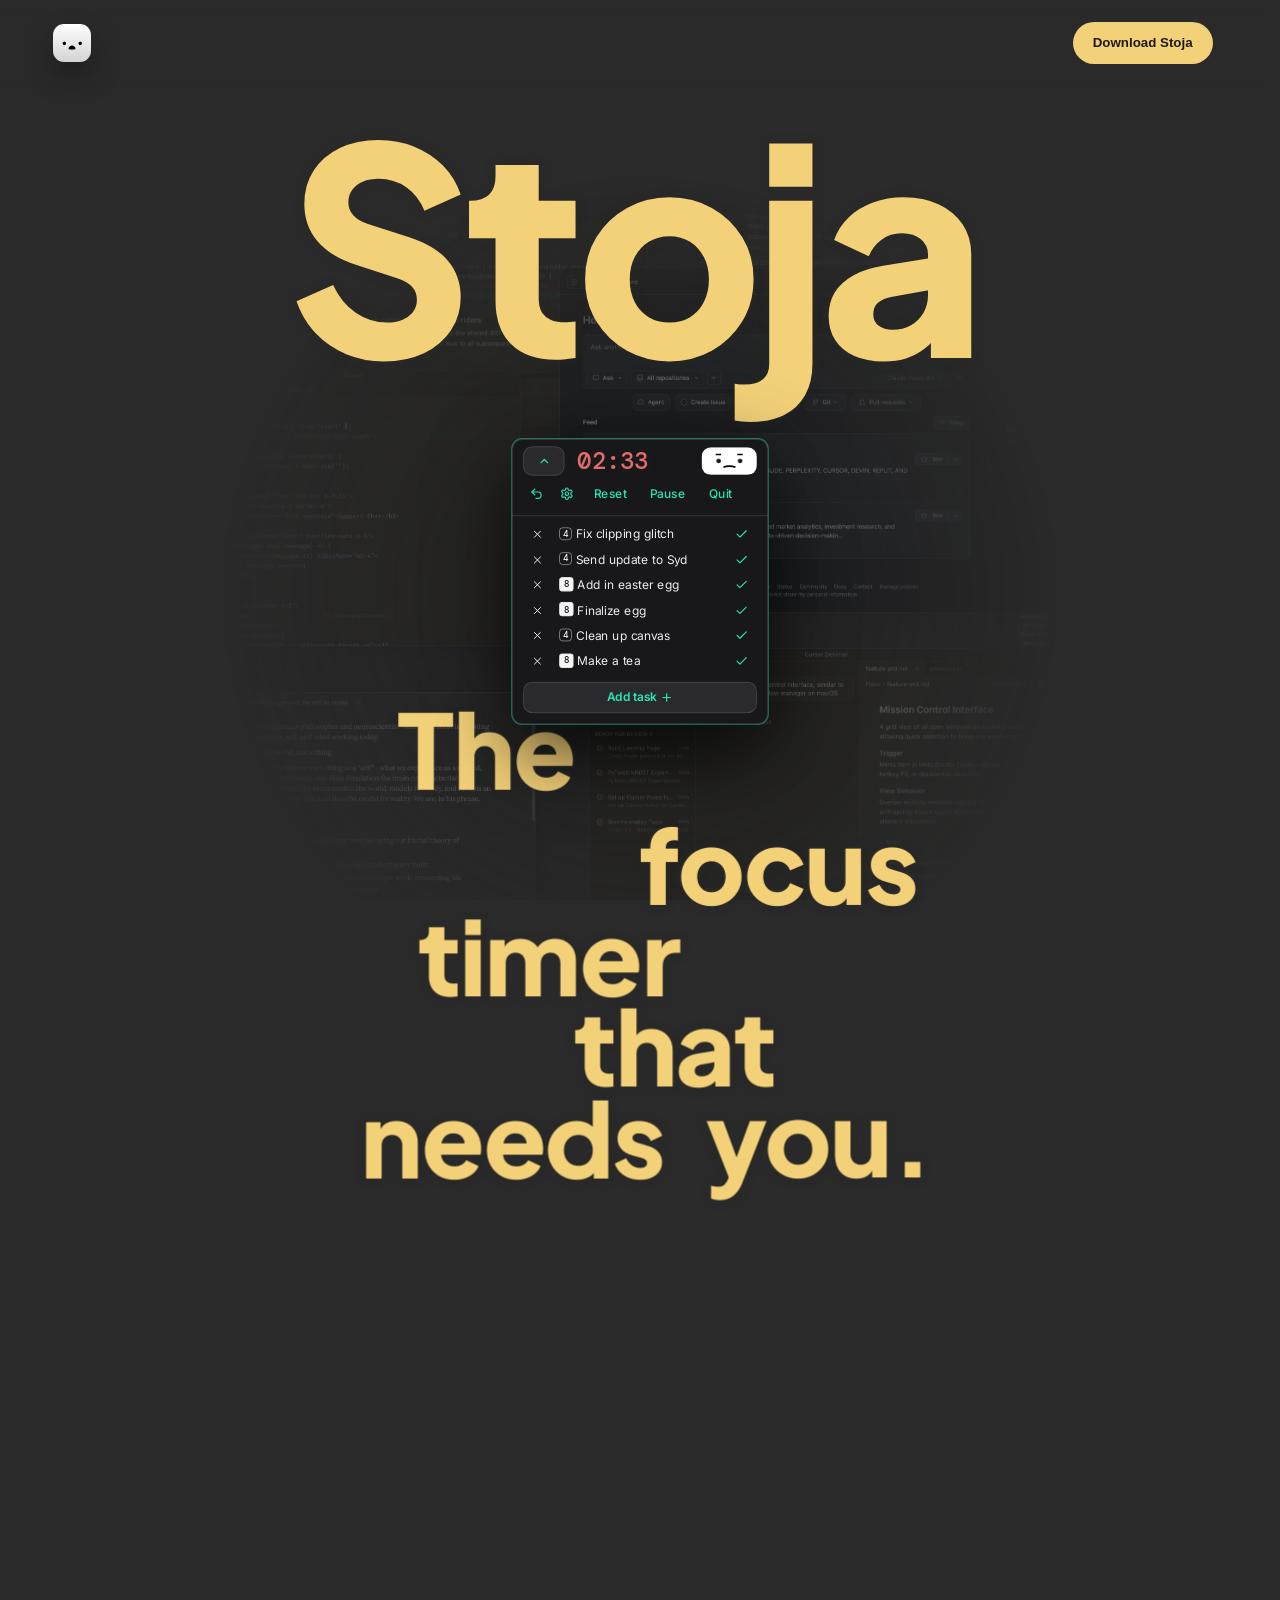
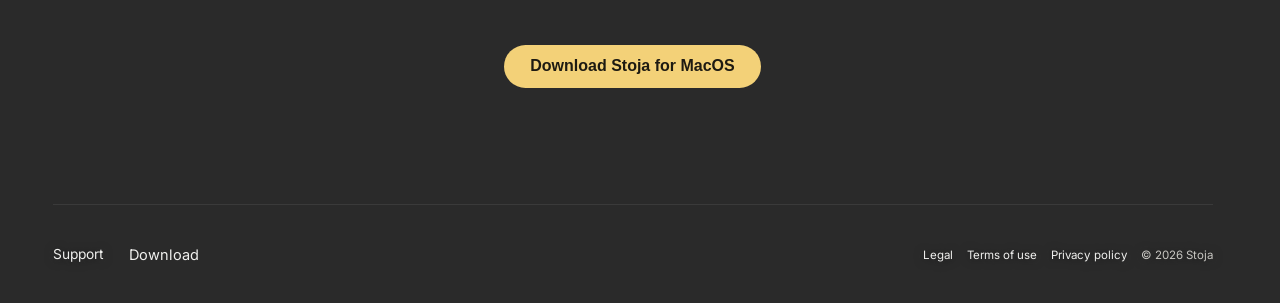
==== index.html @ 21f04af4 "Fix hero parallax end position and tame final word motion. Made-with: Cursor" ====
<!doctype html>
<html lang="en">
  <head>
    <meta charset="UTF-8" />
    <meta name="viewport" content="width=device-width, initial-scale=1.0" />
    <meta
      name="description"
      content="Your friendly, yet impatient, pocket-sized focus buddy — Stoja for macOS."
    />
    <title>Stoja | Task Tracker for macOS</title>
    <link rel="preconnect" href="https://fonts.googleapis.com" />
    <link
      href="https://fonts.googleapis.com/css2?family=DM+Mono:wght@400;500&display=swap"
      rel="stylesheet"
    />
    <link rel="stylesheet" href="./styles.css" />
    <link rel="stylesheet" href="./hero-demo-app.css" />
  </head>
  <body class="home-page">
    <header class="site-header">
      <div class="container">
        <a class="brand" href="./index.html" aria-label="Stoja home">
          <img class="brand-mark" src="./assets/brand-logo.png" alt="" width="38" height="38" />
        </a>
        <nav class="top-nav" aria-label="Primary">
          <button class="button button-primary" data-open-download>
            Download Stoja
          </button>
        </nav>
      </div>
    </header>

    <main>
      <section class="hero">
        <div class="container hero-inner">
          <h1 class="display">Stoja</h1>

          <div
            class="hero-demo-stage"
            aria-label="Interactive preview of Stoja — drag from the timer or empty task area"
          >
            <div class="hero-demo-pos" id="hero-demo-pos">
              <div class="hero-demo-drift">
              <div class="hero-demo-shell">
                <div class="hero-demo-top-row">
                  <button
                    type="button"
                    class="hero-demo-expand demo-ui demo-ui-primary"
                    data-open-download
                    aria-label="Collapse"
                  >
                    <svg width="14" height="14" viewBox="0 0 24 24" fill="none" aria-hidden="true">
                      <polyline
                        points="6 15 12 9 18 15"
                        stroke="currentColor"
                        stroke-width="2.25"
                        stroke-linecap="round"
                        stroke-linejoin="round"
                      />
                    </svg>
                  </button>
                  <div class="hero-demo-timer-hit" data-hero-drag tabindex="-1">
                    <span class="hero-demo-clock">7:10</span>
                  </div>
                  <button type="button" class="hero-demo-face" data-open-download aria-label="Creature">
                    <span class="hero-demo-creature-pill" aria-hidden="true">
                      <img
                        class="hero-demo-creature-mouth"
                        src="./assets/creature-face/hopeful.svg"
                        alt=""
                        width="60"
                        height="30"
                        draggable="false"
                      />
                      <!-- Dot eyes drawn on canvas (hero-demo-eyes.js); mouth SVG from hero-demo-live.js -->
                      <canvas class="hero-demo-creature-eyes" aria-hidden="true"></canvas>
                    </span>
                  </button>
                </div>

                <div class="hero-demo-toolbar">
                  <button
                    type="button"
                    class="demo-ui demo-ui-ghost demo-ui-ghost--icon"
                    data-open-download
                    aria-label="Undo"
                  >
                    <svg width="15" height="15" viewBox="0 0 24 24" fill="none" aria-hidden="true">
                      <path
                        d="M9 14 4 9l5-5"
                        stroke="currentColor"
                        stroke-width="2"
                        stroke-linecap="round"
                        stroke-linejoin="round"
                      />
                      <path
                        d="M4 9h10.5a5.5 5.5 0 0 1 5.5 5.5a5.5 5.5 0 0 1-5.5 5.5H11"
                        stroke="currentColor"
                        stroke-width="2"
                        stroke-linecap="round"
                        stroke-linejoin="round"
                      />
                    </svg>
                  </button>
                  <button
                    type="button"
                    class="demo-ui demo-ui-ghost demo-ui-ghost--icon"
                    data-open-download
                    aria-label="Settings"
                  >
                    <svg width="15" height="15" viewBox="0 0 24 24" fill="none" aria-hidden="true">
                      <path
                        d="M12.22 2h-.44a2 2 0 0 0-2 2v.18a2 2 0 0 1-1 1.73l-.43.25a2 2 0 0 1-2 0l-.15-.08a2 2 0 0 0-2.73.73l-.22.38a2 2 0 0 0 .73 2.73l.15.1a2 2 0 0 1 1 1.72v.51a2 2 0 0 1-1 1.74l-.15.09a2 2 0 0 0-.73 2.73l.22.38a2 2 0 0 0 2.73.73l.15-.08a2 2 0 0 1 2 0l.43.25a2 2 0 0 1 1 1.73V20a2 2 0 0 0 2 2h.44a2 2 0 0 0 2-2v-.18a2 2 0 0 1 1-1.73l.43-.25a2 2 0 0 1 2 0l.15.08a2 2 0 0 0 2.73-.73l.22-.39a2 2 0 0 0-.73-2.73l-.15-.08a2 2 0 0 1-1-1.74v-.5a2 2 0 0 1 1-1.74l.15-.09a2 2 0 0 0 .73-2.73l-.22-.38a2 2 0 0 0-2.73-.73l-.15.08a2 2 0 0 1-2 0l-.43-.25a2 2 0 0 1-1-1.73V4a2 2 0 0 0-2-2z"
                        stroke="currentColor"
                        stroke-width="2"
                        stroke-linecap="round"
                        stroke-linejoin="round"
                      />
                      <circle cx="12" cy="12" r="3" stroke="currentColor" stroke-width="2" />
                    </svg>
                  </button>
                  <button type="button" class="demo-ui demo-ui-ghost" data-open-download>Reset</button>
                  <button type="button" class="demo-ui demo-ui-ghost" data-open-download>Pause</button>
                  <button type="button" class="demo-ui demo-ui-ghost" data-open-download>Quit</button>
                </div>

                <ul class="hero-demo-tasks">
                  <li class="hero-demo-task">
                    <button
                      type="button"
                      class="demo-ui demo-ui-ghost demo-ui-ghost--icon hero-demo-edge-btn hero-demo-edge-delete"
                      data-open-download
                      aria-label="Delete task"
                    >
                      <svg width="13" height="13" viewBox="0 0 24 24" fill="none" aria-hidden="true">
                        <path
                          d="M18 6 6 18M6 6l12 12"
                          stroke="currentColor"
                          stroke-width="2"
                          stroke-linecap="round"
                          stroke-linejoin="round"
                        />
                      </svg>
                    </button>
                    <button type="button" class="demo-task-title" data-open-download>
                      <span class="demo-minutes-badge demo-minutes-badge--sm">4</span>
                      <span class="demo-task-text">Fix clipping glitch</span>
                    </button>
                    <button
                      type="button"
                      class="demo-ui demo-ui-ghost demo-ui-ghost--icon hero-demo-edge-btn"
                      data-open-download
                      aria-label="Complete task"
                    >
                      <svg width="15" height="15" viewBox="0 0 24 24" fill="none" aria-hidden="true">
                        <path
                          d="M20 6 9 17l-5-5"
                          stroke="currentColor"
                          stroke-width="2"
                          stroke-linecap="round"
                          stroke-linejoin="round"
                        />
                      </svg>
                    </button>
                  </li>
                  <li class="hero-demo-task">
                    <button
                      type="button"
                      class="demo-ui demo-ui-ghost demo-ui-ghost--icon hero-demo-edge-btn hero-demo-edge-delete"
                      data-open-download
                      aria-label="Delete task"
                    >
                      <svg width="13" height="13" viewBox="0 0 24 24" fill="none" aria-hidden="true">
                        <path
                          d="M18 6 6 18M6 6l12 12"
                          stroke="currentColor"
                          stroke-width="2"
                          stroke-linecap="round"
                          stroke-linejoin="round"
                        />
                      </svg>
                    </button>
                    <button type="button" class="demo-task-title" data-open-download>
                      <span class="demo-minutes-badge demo-minutes-badge--sm">4</span>
                      <span class="demo-task-text">Send update to Syd</span>
                    </button>
                    <button
                      type="button"
                      class="demo-ui demo-ui-ghost demo-ui-ghost--icon hero-demo-edge-btn"
                      data-open-download
                      aria-label="Complete task"
                    >
                      <svg width="15" height="15" viewBox="0 0 24 24" fill="none" aria-hidden="true">
                        <path
                          d="M20 6 9 17l-5-5"
                          stroke="currentColor"
                          stroke-width="2"
                          stroke-linecap="round"
                          stroke-linejoin="round"
                        />
                      </svg>
                    </button>
                  </li>
                  <li class="hero-demo-task">
                    <button
                      type="button"
                      class="demo-ui demo-ui-ghost demo-ui-ghost--icon hero-demo-edge-btn hero-demo-edge-delete"
                      data-open-download
                      aria-label="Delete task"
                    >
                      <svg width="13" height="13" viewBox="0 0 24 24" fill="none" aria-hidden="true">
                        <path
                          d="M18 6 6 18M6 6l12 12"
                          stroke="currentColor"
                          stroke-width="2"
                          stroke-linecap="round"
                          stroke-linejoin="round"
                        />
                      </svg>
                    </button>
                    <button type="button" class="demo-task-title" data-open-download>
                      <span class="demo-minutes-badge demo-minutes-badge--lg">8</span>
                      <span class="demo-task-text">Add in easter egg</span>
                    </button>
                    <button
                      type="button"
                      class="demo-ui demo-ui-ghost demo-ui-ghost--icon hero-demo-edge-btn"
                      data-open-download
                      aria-label="Complete task"
                    >
                      <svg width="15" height="15" viewBox="0 0 24 24" fill="none" aria-hidden="true">
                        <path
                          d="M20 6 9 17l-5-5"
                          stroke="currentColor"
                          stroke-width="2"
                          stroke-linecap="round"
                          stroke-linejoin="round"
                        />
                      </svg>
                    </button>
                  </li>
                  <li class="hero-demo-task">
                    <button
                      type="button"
                      class="demo-ui demo-ui-ghost demo-ui-ghost--icon hero-demo-edge-btn hero-demo-edge-delete"
                      data-open-download
                      aria-label="Delete task"
                    >
                      <svg width="13" height="13" viewBox="0 0 24 24" fill="none" aria-hidden="true">
                        <path
                          d="M18 6 6 18M6 6l12 12"
                          stroke="currentColor"
                          stroke-width="2"
                          stroke-linecap="round"
                          stroke-linejoin="round"
                        />
                      </svg>
                    </button>
                    <button type="button" class="demo-task-title" data-open-download>
                      <span class="demo-minutes-badge demo-minutes-badge--lg">8</span>
                      <span class="demo-task-text">Finalize egg</span>
                    </button>
                    <button
                      type="button"
                      class="demo-ui demo-ui-ghost demo-ui-ghost--icon hero-demo-edge-btn"
                      data-open-download
                      aria-label="Complete task"
                    >
                      <svg width="15" height="15" viewBox="0 0 24 24" fill="none" aria-hidden="true">
                        <path
                          d="M20 6 9 17l-5-5"
                          stroke="currentColor"
                          stroke-width="2"
                          stroke-linecap="round"
                          stroke-linejoin="round"
                        />
                      </svg>
                    </button>
                  </li>
                  <li class="hero-demo-task">
                    <button
                      type="button"
                      class="demo-ui demo-ui-ghost demo-ui-ghost--icon hero-demo-edge-btn hero-demo-edge-delete"
                      data-open-download
                      aria-label="Delete task"
                    >
                      <svg width="13" height="13" viewBox="0 0 24 24" fill="none" aria-hidden="true">
                        <path
                          d="M18 6 6 18M6 6l12 12"
                          stroke="currentColor"
                          stroke-width="2"
                          stroke-linecap="round"
                          stroke-linejoin="round"
                        />
                      </svg>
                    </button>
                    <button type="button" class="demo-task-title" data-open-download>
                      <span class="demo-minutes-badge demo-minutes-badge--sm">4</span>
                      <span class="demo-task-text">Clean up canvas</span>
                    </button>
                    <button
                      type="button"
                      class="demo-ui demo-ui-ghost demo-ui-ghost--icon hero-demo-edge-btn"
                      data-open-download
                      aria-label="Complete task"
                    >
                      <svg width="15" height="15" viewBox="0 0 24 24" fill="none" aria-hidden="true">
                        <path
                          d="M20 6 9 17l-5-5"
                          stroke="currentColor"
                          stroke-width="2"
                          stroke-linecap="round"
                          stroke-linejoin="round"
                        />
                      </svg>
                    </button>
                  </li>
                  <li class="hero-demo-task">
                    <button
                      type="button"
                      class="demo-ui demo-ui-ghost demo-ui-ghost--icon hero-demo-edge-btn hero-demo-edge-delete"
                      data-open-download
                      aria-label="Delete task"
                    >
                      <svg width="13" height="13" viewBox="0 0 24 24" fill="none" aria-hidden="true">
                        <path
                          d="M18 6 6 18M6 6l12 12"
                          stroke="currentColor"
                          stroke-width="2"
                          stroke-linecap="round"
                          stroke-linejoin="round"
                        />
                      </svg>
                    </button>
                    <button type="button" class="demo-task-title" data-open-download>
                      <span class="demo-minutes-badge demo-minutes-badge--lg">8</span>
                      <span class="demo-task-text">Make a tea</span>
                    </button>
                    <button
                      type="button"
                      class="demo-ui demo-ui-ghost demo-ui-ghost--icon hero-demo-edge-btn"
                      data-open-download
                      aria-label="Complete task"
                    >
                      <svg width="15" height="15" viewBox="0 0 24 24" fill="none" aria-hidden="true">
                        <path
                          d="M20 6 9 17l-5-5"
                          stroke="currentColor"
                          stroke-width="2"
                          stroke-linecap="round"
                          stroke-linejoin="round"
                        />
                      </svg>
                    </button>
                  </li>
                </ul>

                <button type="button" class="hero-demo-add demo-ui demo-ui-primary" data-open-download>
                  <span>Add task</span>
                  <svg width="14" height="14" viewBox="0 0 24 24" fill="none" aria-hidden="true">
                    <path
                      d="M12 5v14M5 12h14"
                      stroke="currentColor"
                      stroke-width="2.25"
                      stroke-linecap="round"
                    />
                  </svg>
                </button>
              </div>
              </div>
            </div>
          </div>

          <p class="tagline">
            <span class="tagline-word" data-flow="left">The</span><br />
            <span class="tagline-word" data-flow="right" data-wide="true">focus</span><br />
            <span class="tagline-word" data-flow="left" data-wide="true">timer</span><br />
            <span class="tagline-word" data-flow="right" data-wide="true">that</span><br />
            <span class="tagline-word" data-flow="left" data-wide="true">needs</span>
            <span
              class="tagline-word"
              data-flow="right"
              data-lateral="0.22"
              data-hang="end"
            >
              <span class="tagline-word-core">you</span><span class="tagline-punct">.</span>
            </span>
          </p>
          <button class="button button-primary hero-download" type="button" data-open-download>
            Download Stoja for MacOS
          </button>
        </div>
      </section>
    </main>

    <footer class="site-footer">
      <div class="container">
        <nav class="footer-leading" aria-label="Footer primary">
          <a class="link-muted" href="./pages/support.html">Support</a>
          <button type="button" class="footer-text-btn link-muted" data-open-download>Download</button>
        </nav>
        <div class="legal-links">
          <a class="link-muted" href="./pages/legal.html">Legal</a>
          <a class="link-muted" href="./pages/terms.html">Terms of use</a>
          <a class="link-muted" href="./pages/privacy.html">Privacy policy</a>
          <span class="muted">© <span id="year"></span> Stoja</span>
        </div>
      </div>
    </footer>

    <div class="modal-overlay" id="download-modal" aria-hidden="true" role="dialog">
      <div class="modal" aria-modal="true" aria-labelledby="download-title">
        <h2 id="download-title">Download Stoja for MacOS</h2>
        <div class="panel">
          <p><strong>Current release:</strong> v0.1.0 (placeholder)</p>
          <p>
            <a class="button button-primary" href="https://github.com/" target="_blank" rel="noreferrer">
              Download latest build
            </a>
          </p>
          <p class="muted">Requires macOS 13 or newer.</p>
        </div>
        <button type="button" class="modal-close-btn" data-close-download aria-label="Close modal">
          <svg viewBox="0 0 24 24" aria-hidden="true" focusable="false">
            <path
              d="M18 6 6 18M6 6l12 12"
              stroke="currentColor"
              stroke-width="1.5"
              stroke-linecap="round"
              stroke-linejoin="round"
            />
          </svg>
        </button>
      </div>
    </div>

    <script src="./script.js"></script>
    <script src="./hero-demo-live.js"></script>
    <script src="./hero-demo-eyes.js"></script>
  </body>
</html>
---- styles.css ----
@import url("https://fonts.googleapis.com/css2?family=Inter:wght@400;500;600;700&family=Plus+Jakarta+Sans:wght@400;500;600;700;800&display=swap");

:root {
  --color-bg: #2a2a2a;
  --color-surface: #1b1e22;
  --color-surface-muted: #242931;
  --color-text: #f4f3ef;
  --color-text-muted: #c8c7c2;
  --color-accent: #f3d178;
  --color-accent-strong: #f1c44f;
  --color-border: #2f333b;
  --shadow-soft: 0 14px 30px rgba(0, 0, 0, 0.3);
  --shadow-heavy: 0 22px 48px rgba(0, 0, 0, 0.42);
  --font-display: "Plus Jakarta Sans", "Avenir Next", "Segoe UI", sans-serif;
  --font-body: "Inter", system-ui, "Segoe UI", sans-serif;
  --container-width: 1160px;
  --radius-sm: 10px;
  --radius-md: 16px;
  --radius-lg: 26px;
  --space-1: 0.25rem;
  --space-2: 0.5rem;
  --space-3: 0.75rem;
  --space-4: 1rem;
  --space-5: 1.5rem;
  --space-6: 2rem;
  --space-7: 3rem;
  --space-8: 4rem;
  --page-gutter: clamp(1rem, 4vw, 2rem);
}

*,
*::before,
*::after {
  box-sizing: border-box;
}

html {
  height: 100%;
  scrollbar-gutter: stable;
}

html,
body {
  margin: 0;
  padding: 0;
}

body {
  font-family: var(--font-body);
  background-color: var(--color-bg);
  color: var(--color-text);
  line-height: 1.45;
  min-height: 100%;
  min-height: 100dvh;
  display: flex;
  flex-direction: column;
  position: relative;
}

body.home-page {
  text-shadow: 0 1px 10px rgba(42, 42, 42, 0.58);
}

body.home-page::before {
  content: "";
  position: fixed;
  inset: 0;
  z-index: 0;
  pointer-events: none;
  background-image: url("./assets/bg/cursor-spotlight-bg.png");
  background-size: cover;
  background-position: center;
  background-repeat: no-repeat;
  opacity: 0.42;
  -webkit-mask-image: radial-gradient(
    420px circle at var(--cursor-x, 50vw) var(--cursor-y, 50vh),
    rgba(0, 0, 0, 1) 0%,
    rgba(0, 0, 0, 0.92) 34%,
    rgba(0, 0, 0, 0.55) 60%,
    rgba(0, 0, 0, 0) 100%
  );
  mask-image: radial-gradient(
    420px circle at var(--cursor-x, 50vw) var(--cursor-y, 50vh),
    rgba(0, 0, 0, 1) 0%,
    rgba(0, 0, 0, 0.92) 34%,
    rgba(0, 0, 0, 0.55) 60%,
    rgba(0, 0, 0, 0) 100%
  );
}

.site-header,
main,
.site-footer {
  position: relative;
  z-index: 1;
}

main {
  flex: 1 1 auto;
  display: flex;
  flex-direction: column;
}

h1,
h2,
h3,
h4,
.section-title {
  font-family: var(--font-display);
}

a {
  color: inherit;
  text-decoration: none;
}

img {
  max-width: 100%;
  display: block;
}

.container {
  width: min(100% - 2 * var(--page-gutter), var(--container-width));
  margin-inline: auto;
}

.site-header {
  position: sticky;
  top: 0;
  z-index: 40;
  flex-shrink: 0;
  padding: 1.35rem 0 2rem;
  background: linear-gradient(
    to bottom,
    var(--color-bg) 0%,
    color-mix(in srgb, var(--color-bg) 78%, transparent) 52%,
    transparent 100%
  );
}

.site-header .container {
  display: flex;
  justify-content: space-between;
  align-items: center;
}

.brand {
  display: inline-flex;
  align-items: center;
  gap: 0;
  font-weight: 700;
  letter-spacing: 0.02em;
}

.brand-mark {
  width: 38px;
  height: 38px;
  border-radius: 11px;
  display: block;
  object-fit: contain;
  flex-shrink: 0;
  box-shadow: var(--shadow-soft);
}

.top-nav {
  display: flex;
  align-items: center;
  gap: var(--space-4);
}

.link-muted {
  color: #f0f0ee;
  font-size: 0.86rem;
  letter-spacing: 0.005em;
  transition:
    color 0.15s ease,
    text-decoration-color 0.15s ease,
    opacity 0.15s ease;
}

.link-muted:hover {
  color: var(--color-accent);
  text-decoration: underline;
  text-decoration-color: rgba(243, 209, 120, 0.55);
  text-underline-offset: 0.18em;
}

.link-muted:focus-visible {
  outline: 2px solid var(--color-accent);
  outline-offset: 3px;
  border-radius: 3px;
}

.footer-text-btn {
  background: none;
  border: 0;
  padding: 0;
  margin: 0;
  font: inherit;
  cursor: pointer;
}

.button {
  display: inline-flex;
  align-items: center;
  justify-content: center;
  gap: var(--space-2);
  min-height: 42px;
  border: 1px solid transparent;
  border-radius: 999px;
  padding: 0.6rem 1.18rem;
  font-weight: 600;
  cursor: pointer;
  transition:
    transform 140ms ease,
    filter 140ms ease,
    border-color 140ms ease,
    box-shadow 140ms ease,
    background-color 140ms ease,
    color 140ms ease;
}

.button:hover {
  transform: translateY(-1px);
}

.button:active {
  transform: translateY(0);
}

.button:focus-visible {
  outline: 2px solid var(--color-accent-strong);
  outline-offset: 3px;
}

.button-primary {
  background: var(--color-accent);
  color: #1d1a12;
  border-color: transparent;
}

.button-primary:hover {
  filter: brightness(1.08);
  box-shadow: 0 6px 22px rgba(243, 209, 120, 0.28);
}

.button-primary:active {
  filter: brightness(0.97);
  box-shadow: 0 2px 10px rgba(243, 209, 120, 0.15);
}

.button-secondary {
  background: transparent;
  border-color: var(--color-border);
  color: var(--color-text);
}

.button-secondary:hover {
  border-color: rgba(243, 209, 120, 0.45);
  background: rgba(255, 255, 255, 0.05);
  color: var(--color-text);
}

.button-secondary:active {
  background: rgba(255, 255, 255, 0.08);
}

.hero {
  padding: 0.35rem 0 5.5rem;
  flex: 1 1 auto;
  display: flex;
  flex-direction: column;
  justify-content: center;
}

.hero-inner {
  text-align: center;
  display: grid;
  place-items: center;
  gap: 0;
  position: relative;
}

.eyebrow {
  color: var(--color-text-muted);
  letter-spacing: 0.08em;
  text-transform: uppercase;
  font-size: 0.82rem;
}

.display {
  font-family: var(--font-display);
  /* Reference layout: headline dominates — scales with viewport width and caps very large on desktop */
  font-size: clamp(6rem, min(34vw, 36vh), 18rem);
  line-height: 0.82;
  margin: 1.35rem 0 18rem;
  padding: 0 0.02em;
  color: var(--color-accent);
  font-weight: 800;
  letter-spacing: -0.032em;
}

.tagline {
  margin: 0 auto 12rem;
  max-width: min(28ch, 92vw);
  font-size: clamp(3.35rem, 12vw, 6.45rem);
  line-height: 1.05;
  font-family: var(--font-display);
  font-weight: 800;
  letter-spacing: -0.012em;
  color: var(--color-accent);
}

.tagline-word {
  display: inline-block;
  will-change: transform;
}

.tagline-word[data-hang="end"] {
  position: relative;
  overflow: visible;
}

.tagline-word-core {
  display: inline-block;
}

.tagline-punct {
  position: absolute;
  top: 0;
  right: 0;
  transform: translateX(100%);
  line-height: inherit;
}

.hero-download {
  margin-top: 16.5rem;
  margin-bottom: 1.75rem;
  padding-inline: 1.55rem;
  padding-block: 0.72rem;
  font-size: 1rem;
  position: relative;
  z-index: 40;
}

.section {
  padding: var(--space-8) 0;
}

.section-title {
  margin: 0 0 var(--space-4);
  font-size: clamp(1.65rem, 5vw, 2.5rem);
}

.grid-3 {
  display: grid;
  grid-template-columns: repeat(3, minmax(0, 1fr));
  gap: var(--space-5);
}

.card {
  background: linear-gradient(180deg, #1f2329, #191c21);
  border: 1px solid var(--color-border);
  border-radius: var(--radius-md);
  padding: var(--space-5);
  box-shadow: var(--shadow-soft);
}

.card h3 {
  margin-top: 0;
}

.muted {
  color: var(--color-text-muted);
}

.site-footer {
  padding: 0;
  flex-shrink: 0;
}

.site-footer .container {
  border-top: 1px solid rgba(255, 255, 255, 0.08);
  padding-top: 2.5rem;
  padding-bottom: 2.35rem;
  display: flex;
  flex-wrap: wrap;
  gap: 0.65rem 1.75rem;
  justify-content: space-between;
  align-items: center;
}

.footer-leading {
  display: flex;
  gap: 1.55rem;
  flex-wrap: wrap;
  align-items: center;
  font-size: 0.91rem;
  flex: 1 1 260px;
  min-width: min(100%, 260px);
}

.legal-links {
  display: flex;
  flex-direction: row;
  flex-wrap: wrap;
  gap: 0.45rem 0.85rem;
  justify-content: flex-end;
  align-items: center;
  font-size: 0.72rem;
  line-height: 1.35;
  flex: 1 1 220px;
  min-width: min(100%, 220px);
}

.legal-links .muted {
  font-size: inherit;
}

.legal-links .link-muted {
  font-size: inherit;
}

.legal-links span.muted {
  font-size: inherit;
}

.page-main {
  padding: var(--space-7) 0 var(--space-8);
}

.content-stack {
  max-width: 760px;
}

.content-stack > * + * {
  margin-top: var(--space-5);
}

.legal-doc {
  max-width: 760px;
  margin-inline: auto;
}

.legal-doc > * + * {
  margin-top: var(--space-5);
}

.legal-doc .section-title {
  margin: 0 0 var(--space-4);
}

.legal-doc h2 {
  font-size: clamp(1.12rem, 2.6vw, 1.35rem);
  font-weight: 700;
  letter-spacing: -0.02em;
  line-height: 1.25;
}

.legal-doc h3 {
  font-size: 1.05rem;
  font-weight: 600;
  letter-spacing: -0.015em;
}

.legal-doc ul {
  margin: 0;
  padding-left: 1.35rem;
}

.legal-doc li + li {
  margin-top: var(--space-2);
}

.legal-doc a {
  color: var(--color-accent);
  text-decoration: underline;
  text-decoration-color: rgba(243, 209, 120, 0.4);
  text-underline-offset: 0.14em;
  transition:
    color 0.15s ease,
    text-decoration-color 0.15s ease;
}

.legal-doc a:hover {
  color: var(--color-accent-strong);
  text-decoration-color: var(--color-accent-strong);
}

.legal-doc a:focus-visible {
  outline: 2px solid var(--color-accent);
  outline-offset: 3px;
  border-radius: 2px;
}

.panel a:not(.button) {
  color: var(--color-accent);
  text-decoration: underline;
  text-decoration-color: rgba(243, 209, 120, 0.4);
  text-underline-offset: 0.14em;
  transition:
    color 0.15s ease,
    text-decoration-color 0.15s ease;
}

.panel a:not(.button):hover {
  color: var(--color-accent-strong);
  text-decoration-color: var(--color-accent-strong);
}

.panel a:not(.button):focus-visible {
  outline: 2px solid var(--color-accent);
  outline-offset: 3px;
  border-radius: 2px;
}

.panel {
  background: var(--color-surface);
  border: 1px solid var(--color-border);
  border-radius: var(--radius-md);
  padding: var(--space-5);
}

.modal-overlay {
  flex: none;
  position: fixed;
  inset: 0;
  z-index: 50;
  display: flex;
  align-items: center;
  justify-content: center;
  background: rgba(8, 10, 13, 0.93);
  padding: var(--space-5);
  opacity: 0;
  pointer-events: none;
  transition: opacity 240ms ease;
}

.modal-overlay.is-open {
  opacity: 1;
  pointer-events: auto;
}

.modal {
  position: relative;
  width: min(620px, 100%);
  background: var(--color-surface);
  border: 1px solid var(--color-border);
  border-radius: var(--radius-lg);
  padding: var(--space-6);
  box-shadow: var(--shadow-heavy);
  transform: scale(0.96);
  opacity: 0;
  transition:
    transform 260ms cubic-bezier(0.16, 1, 0.3, 1),
    opacity 220ms ease;
}

.modal-overlay.is-open .modal {
  transform: scale(1);
  opacity: 1;
}

.modal h2 {
  margin-top: 0;
  padding-right: 3rem;
}

.modal-close-btn {
  position: absolute;
  top: 0.7rem;
  right: 0.7rem;
  width: 2.7rem;
  height: 2.7rem;
  border: 0;
  border-radius: 999px;
  background: transparent;
  color: var(--color-text-muted);
  line-height: 1;
  display: inline-flex;
  align-items: center;
  justify-content: center;
  cursor: pointer;
  transition:
    color 0.15s ease,
    background-color 0.15s ease,
    transform 0.12s ease;
}

.modal-close-btn svg {
  width: 1.5rem;
  height: 1.5rem;
  display: block;
}

.modal-close-btn:hover {
  color: var(--color-text);
  background: rgba(255, 255, 255, 0.06);
}

.modal-close-btn:active {
  transform: scale(0.96);
}

.modal-close-btn:focus-visible {
  outline: 2px solid var(--color-accent);
  outline-offset: 2px;
}

@media (max-width: 860px) {
  .hero-inner {
    display: flex;
    flex-direction: column;
    align-items: center;
  }

  .display {
    order: 1;
    margin-bottom: 4.5rem;
  }

  .tagline {
    order: 2;
    margin: 0 auto 3.25rem;
  }

  .hero-demo-stage {
    order: 3;
    position: relative;
    left: auto;
    top: auto;
    padding-top: 3.25rem;
    margin: 0 0 1.25rem;
    min-height: auto;
  }

  .hero-demo-pos {
    position: relative;
    left: auto;
    top: auto;
    width: min(280px, calc(100vw - 2rem));
  }

  .hero-download {
    order: 4;
    margin-top: 0.65rem;
    margin-bottom: 0.4rem;
  }

  .tagline-word {
    transform: none !important;
  }

  .grid-3 {
    grid-template-columns: 1fr;
  }

  .top-nav {
    gap: var(--space-3);
    font-size: 0.82rem;
  }

  .tagline {
    max-width: min(26ch, 94vw);
    margin-top: 0;
  }

  .site-footer .container {
    flex-direction: column;
    align-items: stretch;
    gap: 0.85rem;
  }

  .footer-leading {
    flex: 1 1 auto;
    min-width: 0;
    justify-content: flex-start;
  }

  .legal-links {
    margin-left: 0;
    justify-content: flex-start;
    flex: 1 1 auto;
    min-width: 0;
  }
}
---- hero-demo-app.css ----
/**
 * Hero interactive preview — styled to match Stoja renderer “Midnight” shell
 * (tokens.ts + shellThemes.ts + PrimaryButton / GhostButton / TaskBonusMinutesBadge).
 */

.hero-demo-stage {
  position: fixed;
  left: 50%;
  top: 66%;
  transform: translate(-50%, -50%) translateY(var(--hero-stage-push, 0px));
  width: min(280px, calc(100vw - 2.5rem));
  min-height: min(380px, 52vh);
  margin: 0;
  z-index: 35;
  isolation: isolate;
}

/** Drift wrapper — transform controlled by script.js cursor-follow logic. */
.hero-demo-drift {
  will-change: transform;
  transform: translate3d(0, 0, 0);
}

.hero-demo-pos {
  position: absolute;
  left: 50%;
  top: 50%;
  width: min(280px, calc(100vw - 2rem));
  will-change: transform;
}

.hero-demo-pos.hero-demo--dragging {
  cursor: grabbing;
}

/* Shell card — expanded solid surface (AppShell expandedSolidSurface) */
.hero-demo-shell {
  --demo-bg-opaque: rgb(24, 24, 26);
  --demo-bg-elevated: rgba(44, 44, 48, 0.94);
  --demo-border-subtle: rgba(255, 255, 255, 0.13);
  --demo-text-primary: rgba(255, 255, 255, 0.92);
  --demo-text-muted: rgba(255, 255, 255, 0.35);
  --demo-accent: rgba(42, 235, 185, 0.97);
  --demo-hover-accent: rgba(72, 252, 210, 0.99);
  --demo-chiplg-fill: rgba(255, 255, 255, 0.96);
  --demo-chiplg-text: rgb(24, 24, 26);
  --demo-chiplg-border: rgba(24, 24, 26, 0.12);
  --demo-chip-border: rgba(255, 255, 255, 0.45);
  --demo-chip-muted-border: rgba(255, 255, 255, 0.24);

  width: 100%;
  box-sizing: border-box;
  padding: 4px 12px 12px;
  border-radius: 12px;
  background: var(--demo-bg-opaque);
  border: 1px solid rgba(42, 235, 185, 0.46);
  box-shadow:
    0 28px 84px rgba(0, 0, 0, 0.72),
    inset 0 0 0 1px var(--demo-border-subtle);
  text-align: left;
  font-family: "Inter", system-ui, -apple-system, sans-serif;
  -webkit-font-smoothing: antialiased;
  color: var(--demo-text-primary);
  transform: scale(0.92);
  transform-origin: top center;
  transition: transform 180ms cubic-bezier(0.16, 1, 0.3, 1);
}

.hero-demo-top-row {
  display: flex;
  align-items: center;
  gap: 12px;
  padding-top: 4px;
  margin-bottom: 6px;
}

/* PrimaryButton — expand/collapse chevron (AppShell PrimaryButton + collapsed sizing) */
.hero-demo-expand.demo-ui-primary {
  flex-shrink: 0;
  box-sizing: border-box;
  display: inline-flex;
  align-items: center;
  justify-content: center;
  min-width: 45px;
  min-height: 30px;
  padding: 8px;
  margin: 0;
  border-radius: 10px;
  border: 1px solid var(--demo-border-subtle);
  background: var(--demo-bg-elevated);
  color: var(--demo-accent);
  font-family: inherit;
  cursor: pointer;
  transition:
    opacity 120ms ease,
    background-color 150ms ease,
    border-color 150ms ease;
}

.hero-demo-expand.demo-ui-primary:hover:not(:disabled) {
  background-color: rgba(52, 52, 56, 0.98) !important;
  border-color: var(--demo-border-subtle) !important;
}

.hero-demo-expand.demo-ui-primary:active:not(:disabled) {
  opacity: 0.9;
}

.hero-demo-timer-hit {
  flex: 1;
  min-width: 0;
  display: flex;
  align-items: center;
  justify-content: flex-start;
  padding: 4px 2px;
  margin: -4px 0;
  cursor: default;
  touch-action: auto;
  user-select: none;
}

.hero-demo-timer-hit:active {
  cursor: default;
}

/* TimerDisplay compact — mono, timer + 1 px */
.hero-demo-clock {
  font-family: "DM Mono", ui-monospace, monospace;
  font-size: 26px;
  font-weight: 500;
  letter-spacing: -0.02em;
  font-variant-numeric: tabular-nums;
  min-width: 5ch;
  text-align: left;
  color: var(--demo-text-primary);
  opacity: 0.92;
  line-height: 1;
}

/* CreatureFace pill variant — creatureShellFaceHeightPx 30 → 60×30, radii.control 10 (see AppShell + CreatureFace) */
.hero-demo-face {
  flex-shrink: 0;
  padding: 0;
  margin: 0;
  border: none;
  background: transparent;
  cursor: pointer;
  display: inline-flex;
  align-items: center;
  justify-content: center;
  transition: opacity 120ms ease;
}

.hero-demo-face:hover {
  opacity: 0.94;
}

.hero-demo-creature-pill {
  position: relative;
  width: 60px;
  height: 30px;
  flex-shrink: 0;
  box-sizing: border-box;
  border-radius: 10px;
  border: 1px solid rgba(255, 255, 255, 0.13);
  background: #ffffff;
  overflow: hidden;
}

.hero-demo-creature-pill.hero-demo-creature-pill--panic {
  animation: hero-demo-face-panic-shake 120ms linear infinite;
  transform-origin: center;
}

@keyframes hero-demo-face-panic-shake {
  0% {
    transform: translate3d(0, 0, 0) rotate(0deg);
  }
  25% {
    transform: translate3d(-0.8px, -0.3px, 0) rotate(-1.1deg);
  }
  50% {
    transform: translate3d(0.9px, 0.2px, 0) rotate(1deg);
  }
  75% {
    transform: translate3d(-0.6px, 0.4px, 0) rotate(-0.8deg);
  }
  100% {
    transform: translate3d(0, 0, 0) rotate(0deg);
  }
}

.hero-demo-creature-mouth {
  position: absolute;
  inset: 0;
  width: 100%;
  height: 100%;
  object-fit: contain;
  display: block;
}

.hero-demo-creature-eyes {
  position: absolute;
  inset: 0;
  width: 100%;
  height: 100%;
  display: block;
  pointer-events: none;
}

/* Toolbar — GhostButton row */
.hero-demo-toolbar {
  display: flex;
  flex-wrap: nowrap;
  align-items: center;
  gap: 0;
  margin: -3px -12px 7px;
  padding-inline: 10px;
  padding-bottom: 7px;
  border-bottom: 1px solid rgba(255, 255, 255, 0.13);
  overflow-x: auto;
  scrollbar-width: none;
}

.hero-demo-toolbar::-webkit-scrollbar {
  display: none;
}

.demo-ui {
  border-radius: 10px !important;
  transition:
    opacity 120ms ease,
    background-color 150ms ease,
    border-color 150ms ease,
    color 150ms ease;
}

.demo-ui:focus,
.demo-ui:focus-visible {
  outline: none !important;
  box-shadow: none !important;
}

.demo-ui-ghost {
  flex-shrink: 0;
  box-sizing: border-box;
  margin: 0;
  padding: 8px 12px;
  border: 1px solid transparent !important;
  background: transparent;
  color: var(--demo-accent);
  font-family: "Inter", system-ui, -apple-system, sans-serif;
  font-size: 13px;
  font-weight: 500;
  line-height: 1;
  cursor: pointer;
  white-space: nowrap;
}

.demo-ui-ghost:hover:not(:disabled) {
  background-color: rgba(255, 255, 255, 0.08) !important;
  border-color: rgba(255, 255, 255, 0.08) !important;
  color: var(--demo-hover-accent) !important;
}

.demo-ui-ghost:active:not(:disabled) {
  opacity: 0.9;
}

.demo-ui-ghost--icon {
  padding: 8px !important;
  display: inline-flex !important;
  align-items: center;
  justify-content: center;
  line-height: 0;
}

.hero-demo-edge-btn {
  align-self: stretch;
  padding: 0 8px !important;
  min-width: 16px;
}

.hero-demo-edge-btn svg {
  display: block;
}

.hero-demo-edge-delete.demo-ui-ghost {
  color: var(--demo-text-primary);
}

.hero-demo-edge-delete.demo-ui-ghost:hover:not(:disabled) {
  color: var(--demo-hover-accent) !important;
}

/* Task list — TaskListPanel / TaskRow */
.hero-demo-tasks {
  list-style: none;
  margin: 0 0 10px;
  padding: 0;
  width: 100%;
  min-width: 0;
  max-height: min(220px, 38vh);
  overflow-y: auto;
  scrollbar-width: none;
}

.hero-demo-tasks::-webkit-scrollbar {
  display: none;
  width: 0;
}

.hero-demo-task {
  display: flex;
  align-items: stretch;
  justify-content: space-between;
  gap: 0;
  width: 100%;
  min-width: 0;
  list-style: none;
}

.hero-demo-task + .hero-demo-task {
  margin-top: 2px;
}

.demo-task-title {
  flex: 1;
  display: flex;
  align-items: center;
  gap: 0;
  min-width: 0;
  margin: 0;
  padding: 3px 7px;
  border: 1px solid transparent;
  background: transparent;
  font: inherit;
  cursor: pointer;
  border-radius: 10px;
  text-align: left;
  font-size: 13px;
  line-height: 1.35;
  color: var(--demo-text-primary);
  transition:
    color 140ms ease,
    background-color 150ms ease,
    border-color 150ms ease;
}

.demo-task-title:hover:not(:disabled) {
  background-color: rgba(255, 255, 255, 0.08) !important;
  border-color: rgba(255, 255, 255, 0.08) !important;
  color: var(--demo-hover-accent) !important;
}

.demo-task-title:hover:not(:disabled) .demo-minutes-badge--sm {
  color: var(--demo-text-primary);
}

.demo-task-title:hover:not(:disabled) .demo-minutes-badge--lg {
  color: var(--demo-chiplg-text);
}

.demo-task-text {
  flex: 1;
  min-width: 0;
  overflow: hidden;
  text-overflow: ellipsis;
  white-space: nowrap;
  user-select: text;
}

.demo-minutes-badge {
  display: inline-flex;
  align-items: center;
  justify-content: center;
  box-sizing: border-box;
  margin-right: 4px;
  transform: translateY(-1px);
  border-radius: 4px;
  font-family: "DM Mono", ui-monospace, monospace;
  font-size: 10px;
  font-weight: 500;
  line-height: 1;
  vertical-align: middle;
}

/* Small task chip — transparent fill (TaskBonusMinutesBadge transparentFill) */
.demo-minutes-badge--sm {
  padding: 1px 3px 1px;
  min-width: 14px;
  min-height: 14px;
  border: 1px solid var(--demo-chip-border);
  background-color: transparent;
  color: var(--demo-text-primary);
}

/* Large task chip — solid light chip */
.demo-minutes-badge--lg {
  padding: 2px 3px 1px;
  min-width: 16px;
  min-height: 16px;
  border: 1px solid var(--demo-chiplg-border);
  background-color: var(--demo-chiplg-fill);
  color: var(--demo-chiplg-text);
}

/* PrimaryButton — Add task */
.hero-demo-add.demo-ui-primary {
  box-sizing: border-box;
  width: 100%;
  margin: 0;
  display: inline-flex;
  align-items: center;
  justify-content: center;
  gap: 4px;
  padding: 8px 16px;
  border-radius: 10px;
  border: 1px solid var(--demo-border-subtle);
  background: var(--demo-bg-elevated);
  color: var(--demo-accent);
  font-family: "Inter", system-ui, -apple-system, sans-serif;
  font-size: 13px;
  font-weight: 600;
  cursor: pointer;
  line-height: 1.2;
}

.hero-demo-add.demo-ui-primary:hover:not(:disabled) {
  background-color: rgba(52, 52, 56, 0.98) !important;
  border-color: var(--demo-border-subtle) !important;
}

.hero-demo-add.demo-ui-primary:active:not(:disabled) {
  opacity: 0.9;
}

.hero-demo-add svg {
  flex-shrink: 0;
}

@media (max-width: 860px) {
  .hero-demo-stage {
    position: relative;
    left: auto;
    top: auto;
    transform: none !important;
    min-height: auto;
    margin-bottom: 2rem;
  }

  .hero-demo-pos {
    position: relative;
    left: auto;
    top: auto;
    transform: none !important;
  }
}

@media (max-width: 480px) {
  .hero-demo-stage {
    min-height: auto;
    margin-bottom: 1.25rem;
  }
}
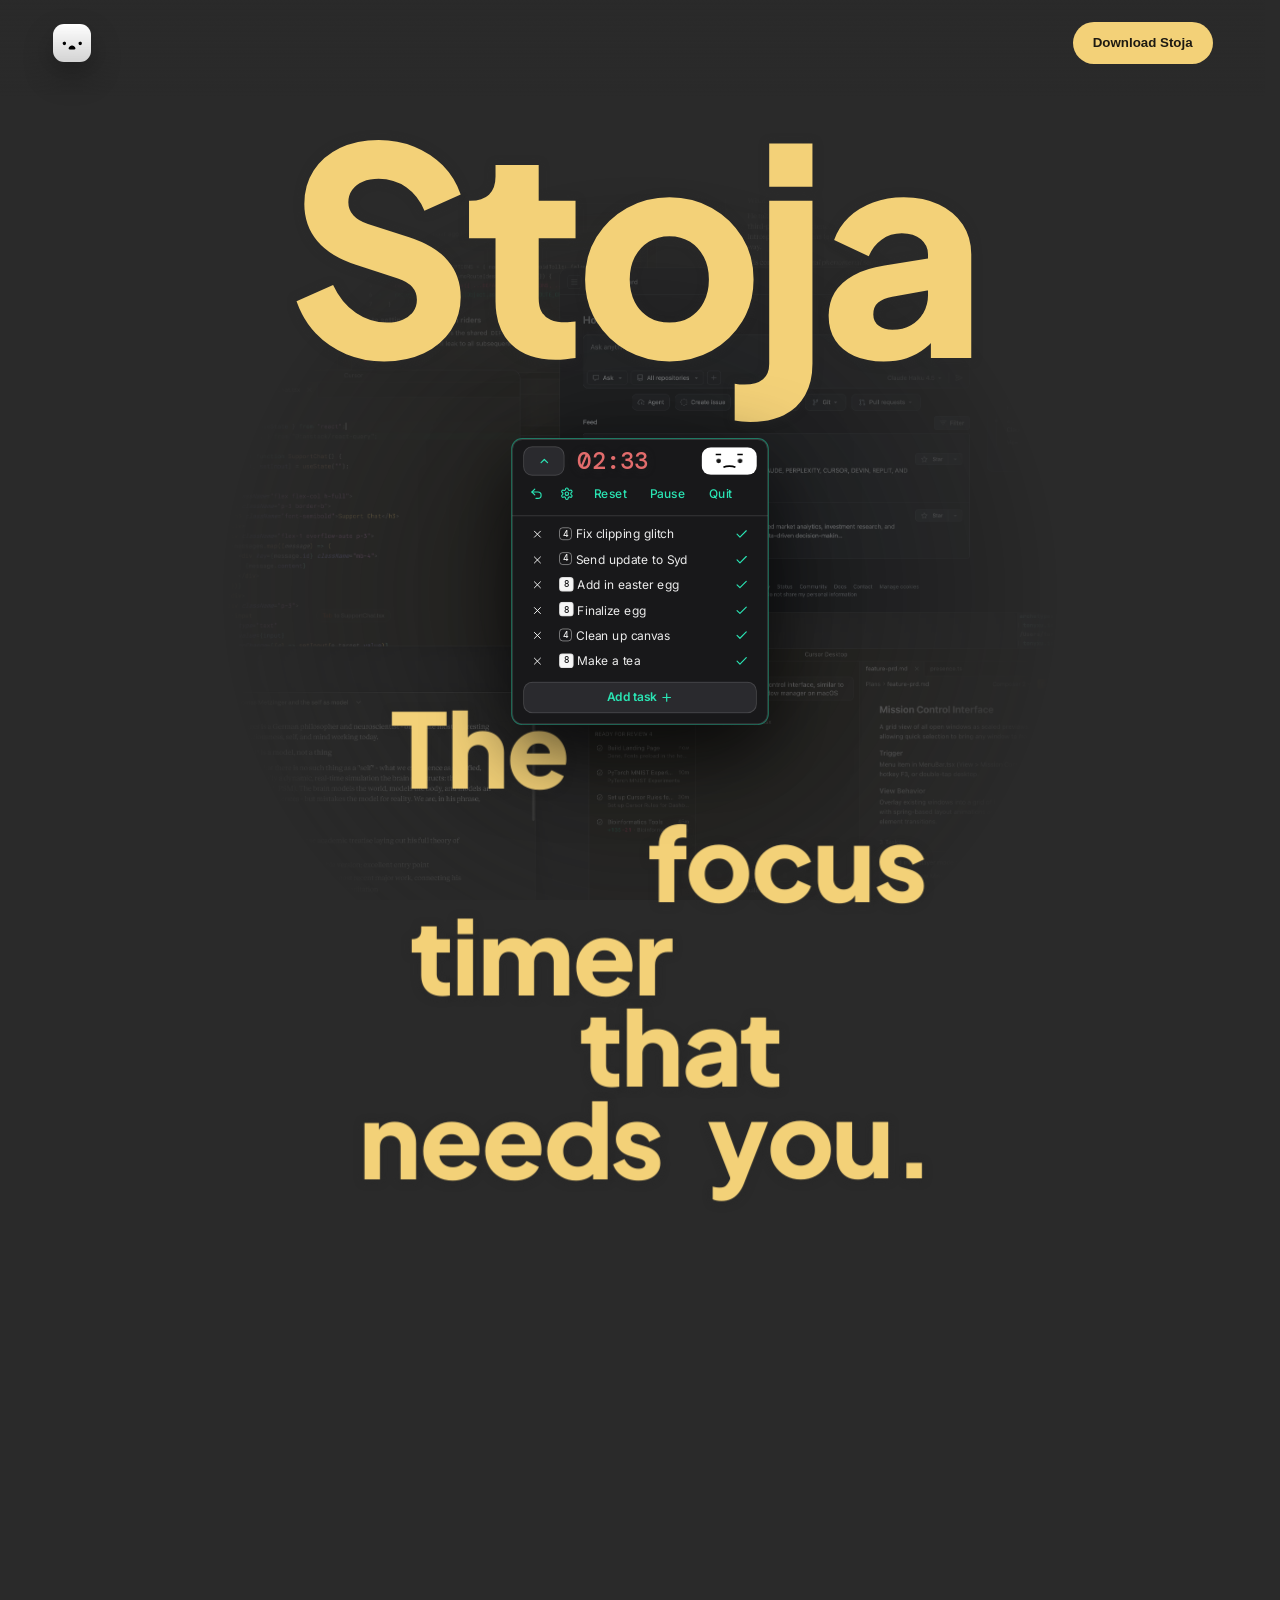
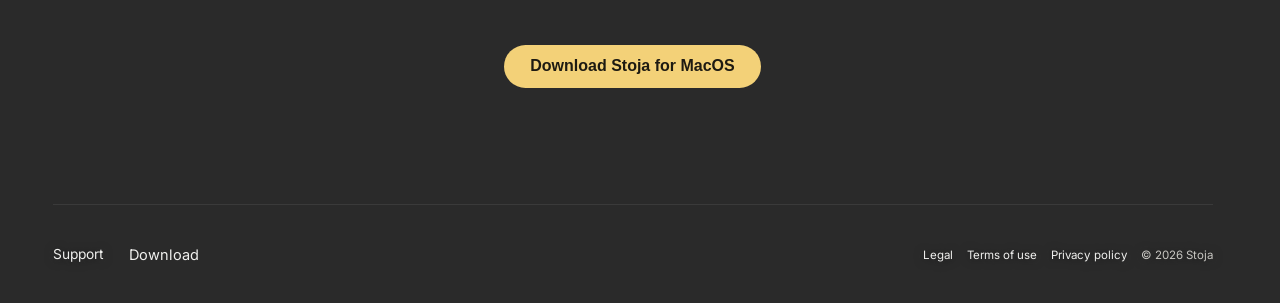
==== commit 749a2c7f: "Tune responsive hero parallax and narrow tagline breaks. Made-with: Cursor" ====
--- a/index.html
+++ b/index.html
@@ -377,6 +377,7 @@
             <span class="tagline-word" data-flow="left" data-wide="true">timer</span><br />
             <span class="tagline-word" data-flow="right" data-wide="true">that</span><br />
             <span class="tagline-word" data-flow="left" data-wide="true">needs</span>
+            <br class="tagline-narrow-only" />
             <span
               class="tagline-word"
               data-flow="right"
--- a/styles.css
+++ b/styles.css
@@ -311,6 +311,10 @@
   color: var(--color-accent);
 }
 
+.tagline-narrow-only {
+  display: none;
+}
+
 .tagline-word {
   display: inline-block;
   will-change: transform;
@@ -624,6 +628,10 @@
     margin: 0 auto 3.25rem;
   }
 
+  .tagline-narrow-only {
+    display: block;
+  }
+
   .hero-demo-stage {
     order: 3;
     position: relative;
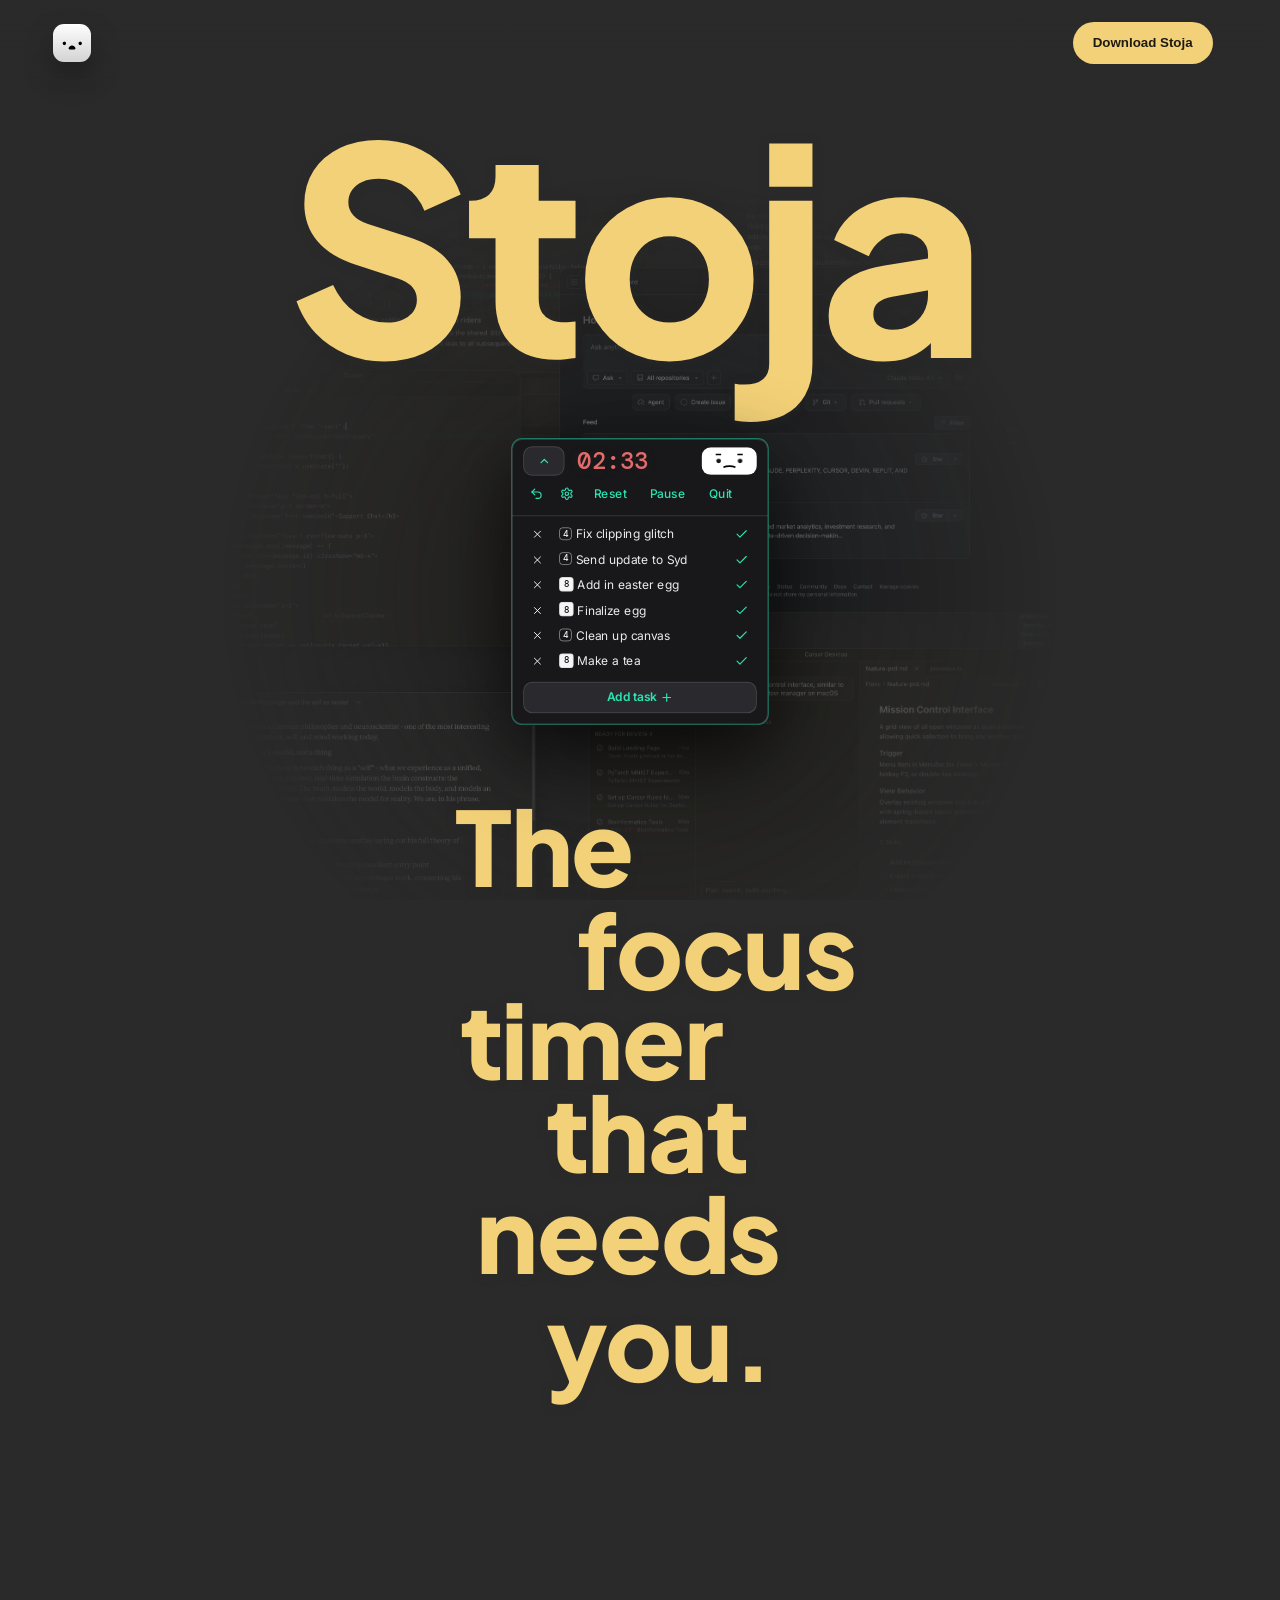
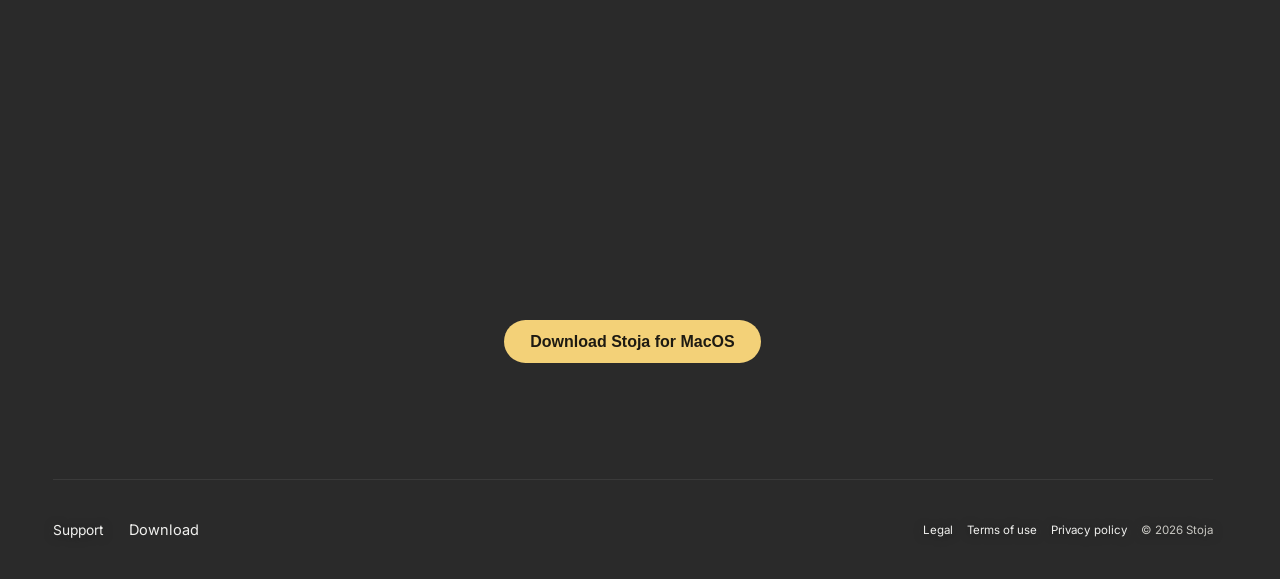
==== commit 1bc2e2d7: "Hero: tagline/parallax/spacing tweaks; stop timer from opening download modal Made-with: Cursor" ====
--- a/index.html
+++ b/index.html
@@ -378,10 +378,11 @@
             <span class="tagline-word" data-flow="right" data-wide="true">that</span><br />
             <span class="tagline-word" data-flow="left" data-wide="true">needs</span>
             <br class="tagline-narrow-only" />
+            <br class="tagline-medium-wide-only" />
             <span
               class="tagline-word"
               data-flow="right"
-              data-lateral="0.22"
+              data-wide="true"
               data-hang="end"
             >
               <span class="tagline-word-core">you</span><span class="tagline-punct">.</span>
--- a/styles.css
+++ b/styles.css
@@ -311,8 +311,26 @@
   color: var(--color-accent);
 }
 
+@media (min-width: 861px) {
+  /* Fixed hero shell sits mid-viewport; extra top margin keeps copy clear on first paint. */
+  .tagline {
+    margin-top: clamp(3rem, 11vh, 7rem);
+    margin-bottom: clamp(13.5rem, 14vh, 19rem);
+  }
+}
+
 .tagline-narrow-only {
   display: none;
+}
+
+.tagline-medium-wide-only {
+  display: none;
+}
+
+@media (min-width: 861px) {
+  .tagline-medium-wide-only {
+    display: block;
+  }
 }
 
 .tagline-word {
@@ -345,6 +363,12 @@
   font-size: 1rem;
   position: relative;
   z-index: 40;
+}
+
+@media (min-width: 861px) {
+  .hero-download {
+    margin-top: clamp(19.25rem, 21vh, 27.25rem);
+  }
 }
 
 .section {
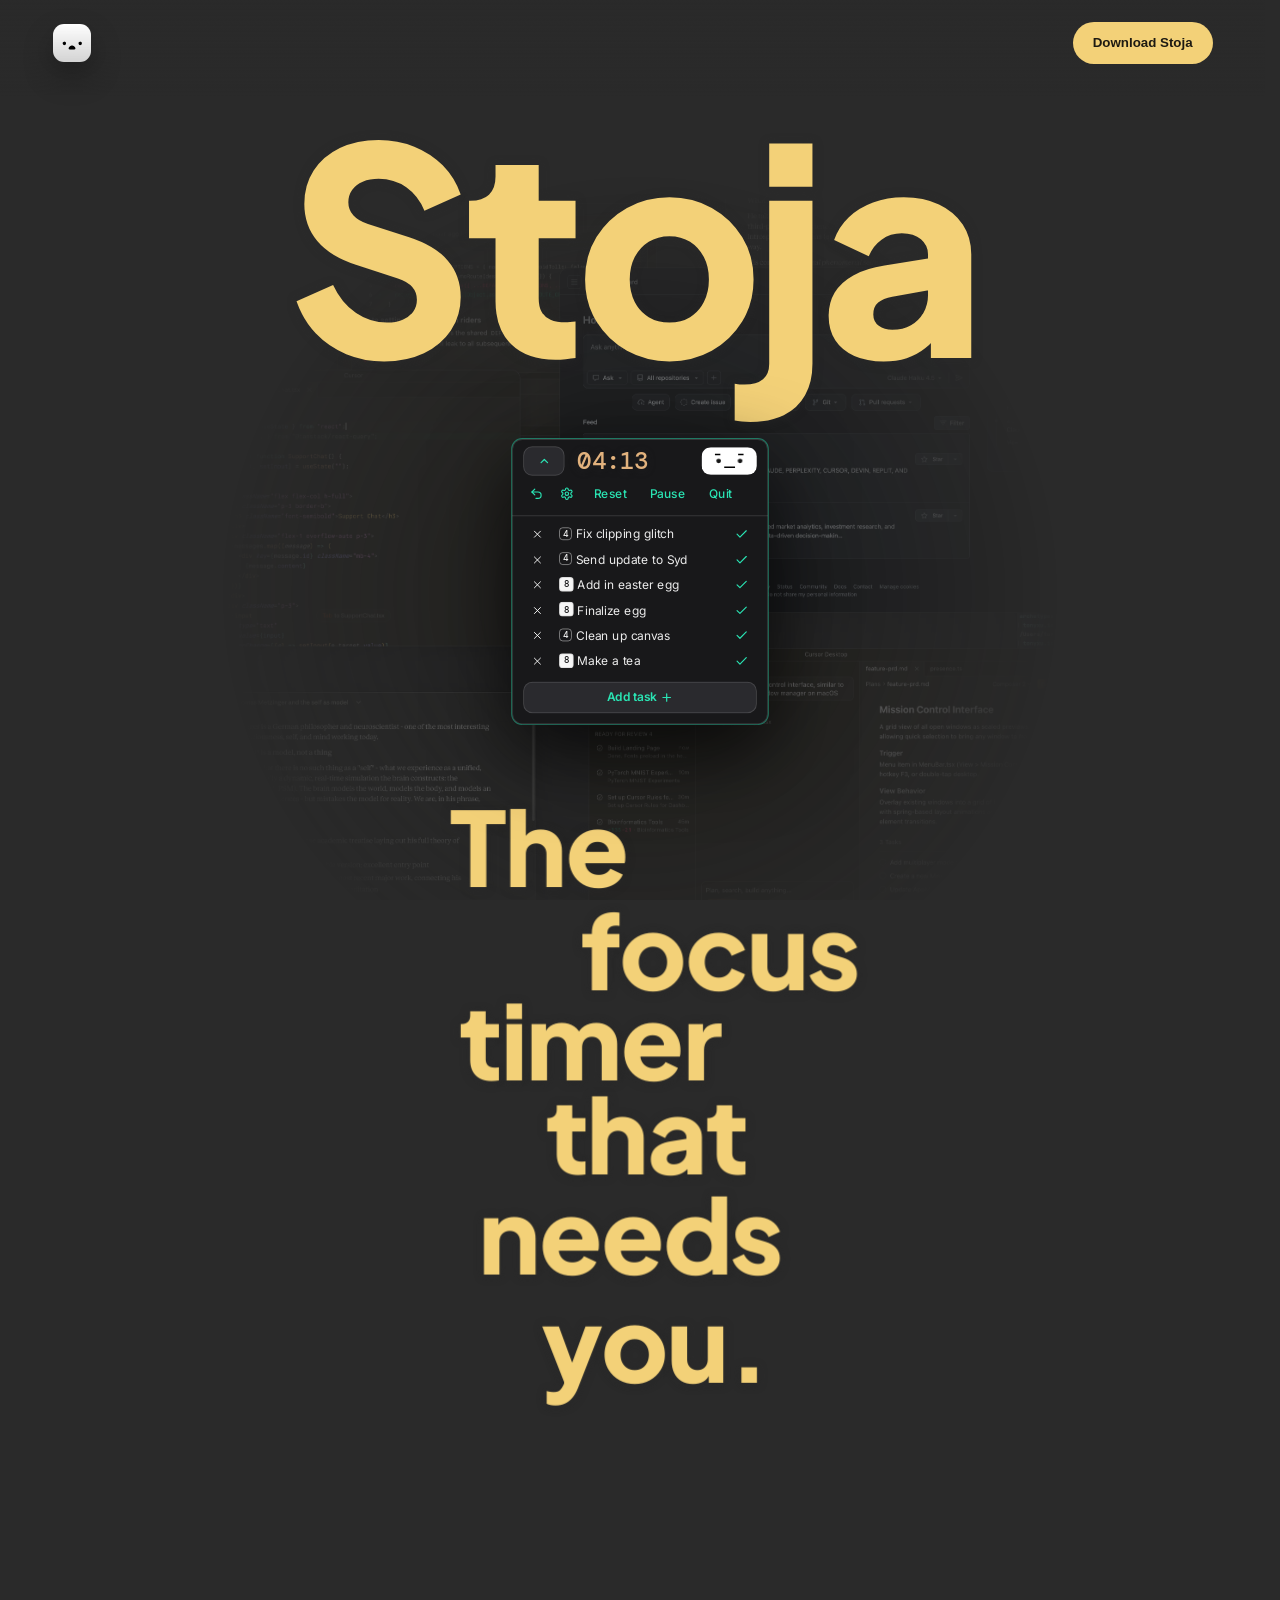
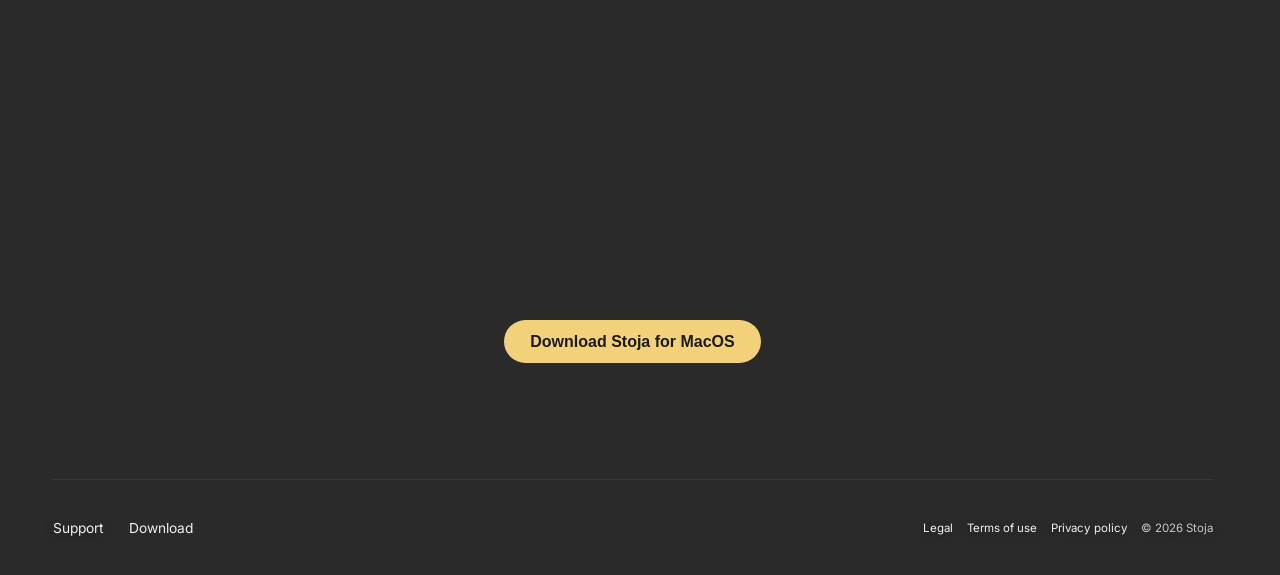
==== commit e43ca0c8: "Improve mobile footer consistency and simplify support page contact form. Made-with: Cursor" ====
--- a/index.html
+++ b/index.html
@@ -2,7 +2,8 @@
 <html lang="en">
   <head>
     <meta charset="UTF-8" />
-    <meta name="viewport" content="width=device-width, initial-scale=1.0" />
+    <meta name="viewport" content="width=device-width, initial-scale=1.0, viewport-fit=cover" />
+    <meta name="theme-color" content="#2a2a2a" />
     <meta
       name="description"
       content="Your friendly, yet impatient, pocket-sized focus buddy — Stoja for macOS."
--- a/styles.css
+++ b/styles.css
@@ -37,6 +37,7 @@
 html {
   height: 100%;
   scrollbar-gutter: stable;
+  background-color: var(--color-bg);
 }
 
 html,
@@ -52,6 +53,8 @@
   line-height: 1.45;
   min-height: 100%;
   min-height: 100dvh;
+  min-height: -webkit-fill-available;
+  padding-bottom: env(safe-area-inset-bottom, 0px);
   display: flex;
   flex-direction: column;
   position: relative;
@@ -200,6 +203,15 @@
   cursor: pointer;
 }
 
+.footer-leading .link-muted,
+.footer-leading .footer-text-btn {
+  font-size: 0.86rem;
+  line-height: 1.25;
+  letter-spacing: 0.005em;
+  -webkit-appearance: none;
+  appearance: none;
+}
+
 .button {
   display: inline-flex;
   align-items: center;
@@ -461,6 +473,46 @@
   max-width: 760px;
 }
 
+.support-panel {
+  max-width: min(680px, 100%);
+}
+
+.support-form {
+  display: grid;
+  gap: 0.85rem;
+}
+
+.support-label {
+  font-size: 0.92rem;
+  font-weight: 600;
+  color: var(--color-text);
+}
+
+.support-input {
+  width: 100%;
+  background: rgba(255, 255, 255, 0.04);
+  border: 1px solid var(--color-border);
+  border-radius: 12px;
+  padding: 0.75rem 0.9rem;
+  color: var(--color-text);
+  font: inherit;
+}
+
+.support-input:focus-visible {
+  outline: 2px solid var(--color-accent);
+  outline-offset: 2px;
+}
+
+.support-textarea {
+  resize: vertical;
+  min-height: 140px;
+}
+
+.support-send {
+  justify-self: start;
+  margin-top: 0.25rem;
+}
+
 .content-stack > * + * {
   margin-top: var(--space-5);
 }
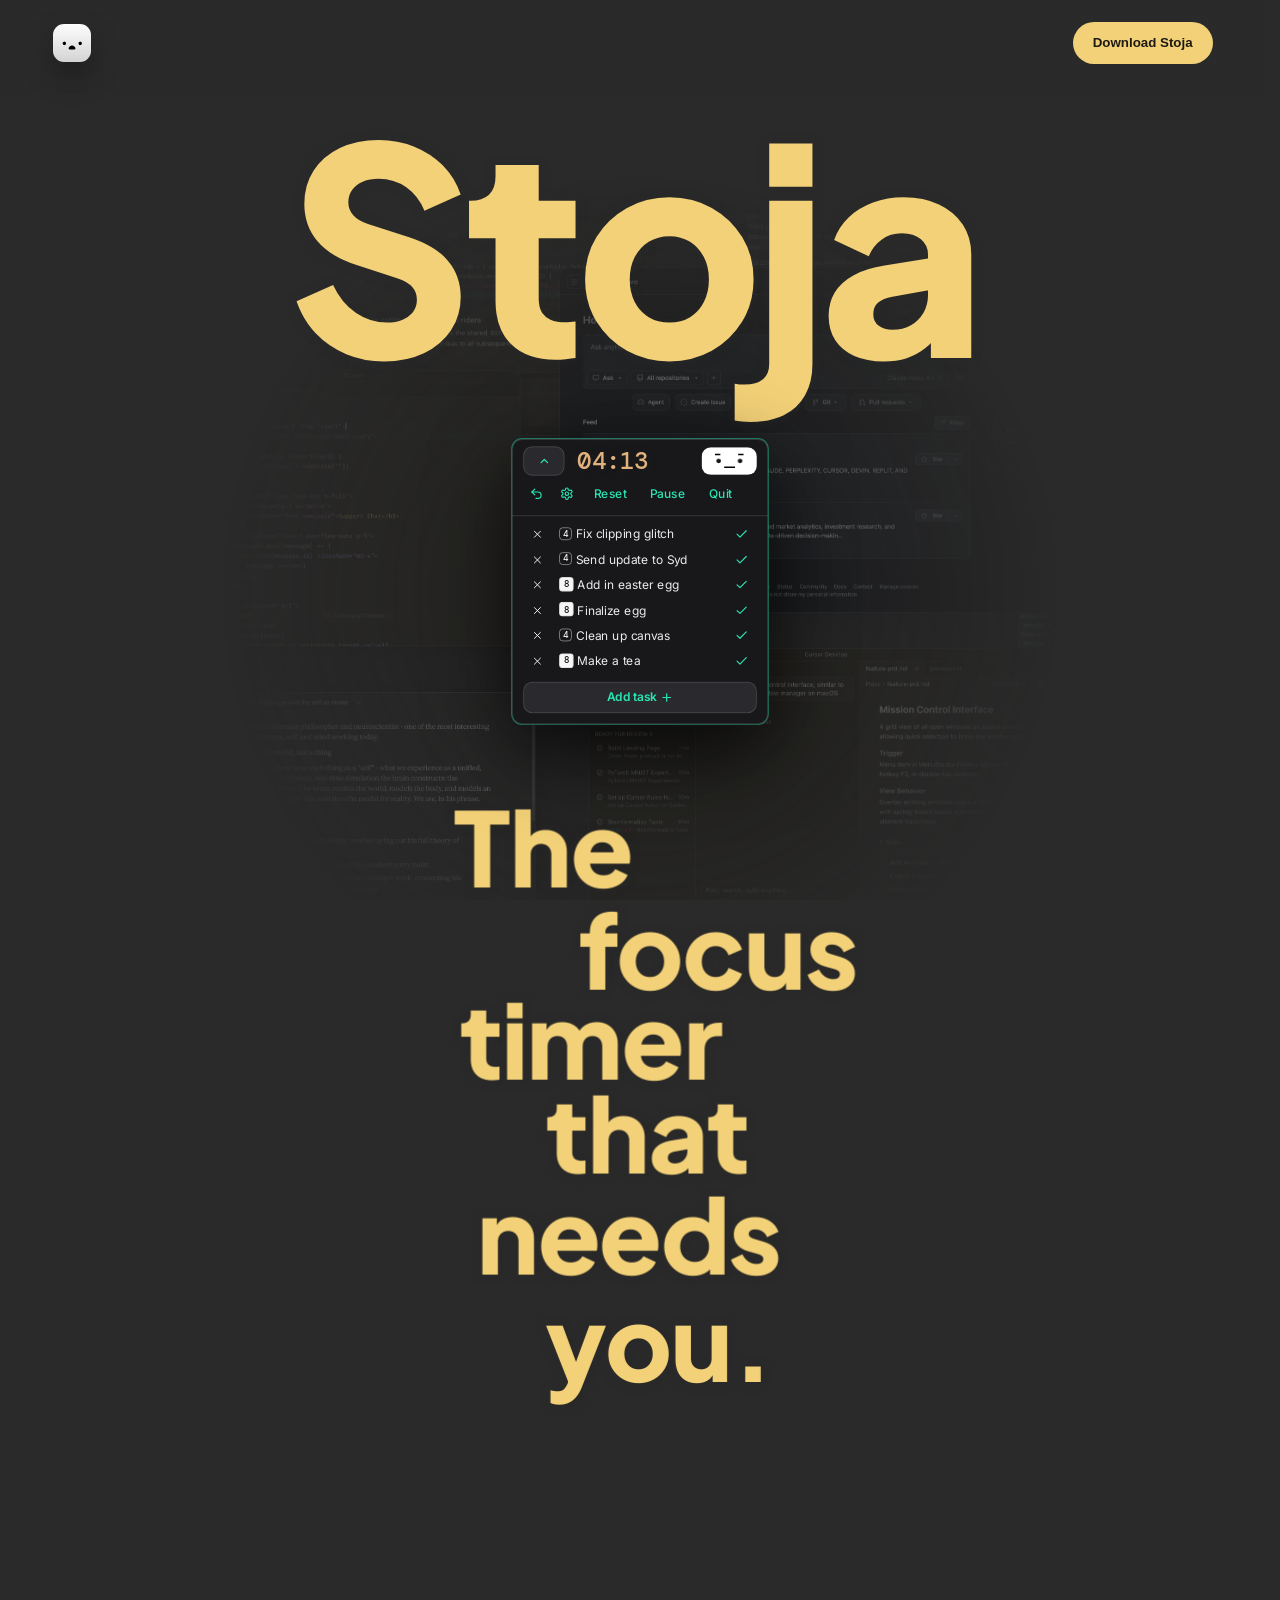
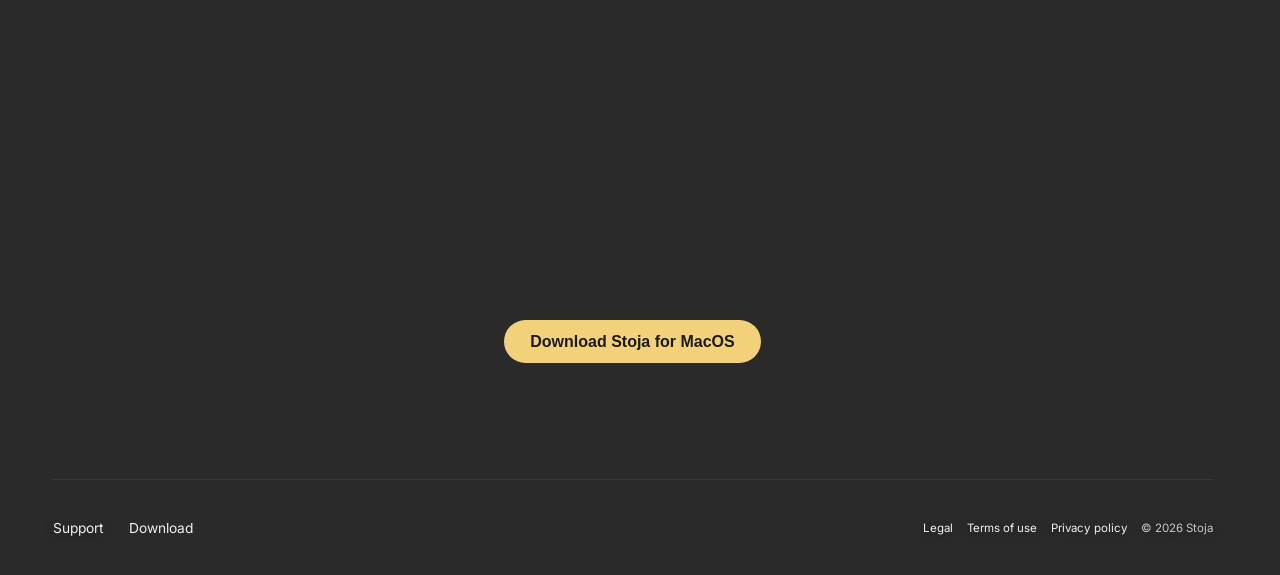
==== commit c3ebdf22: "Point all site download CTAs to the App Store listing. Co-authored-by: Cursor <cursoragent@cursor.co" ====
--- a/index.html
+++ b/index.html
@@ -417,8 +417,8 @@
         <div class="panel">
           <p><strong>Current release:</strong> v0.1.0 (placeholder)</p>
           <p>
-            <a class="button button-primary" href="https://github.com/" target="_blank" rel="noreferrer">
-              Download latest build
+            <a class="button button-primary" href="https://apps.apple.com/us/app/stoja/id6761839249" target="_blank" rel="noreferrer">
+              Download on the App Store
             </a>
           </p>
           <p class="muted">Requires macOS 13 or newer.</p>
--- a/styles.css
+++ b/styles.css
@@ -477,6 +477,11 @@
   max-width: min(680px, 100%);
 }
 
+.panel.support-panel {
+  background: var(--color-bg);
+  border: 1px solid rgba(255, 255, 255, 0.28);
+}
+
 .support-form {
   display: grid;
   gap: 0.85rem;
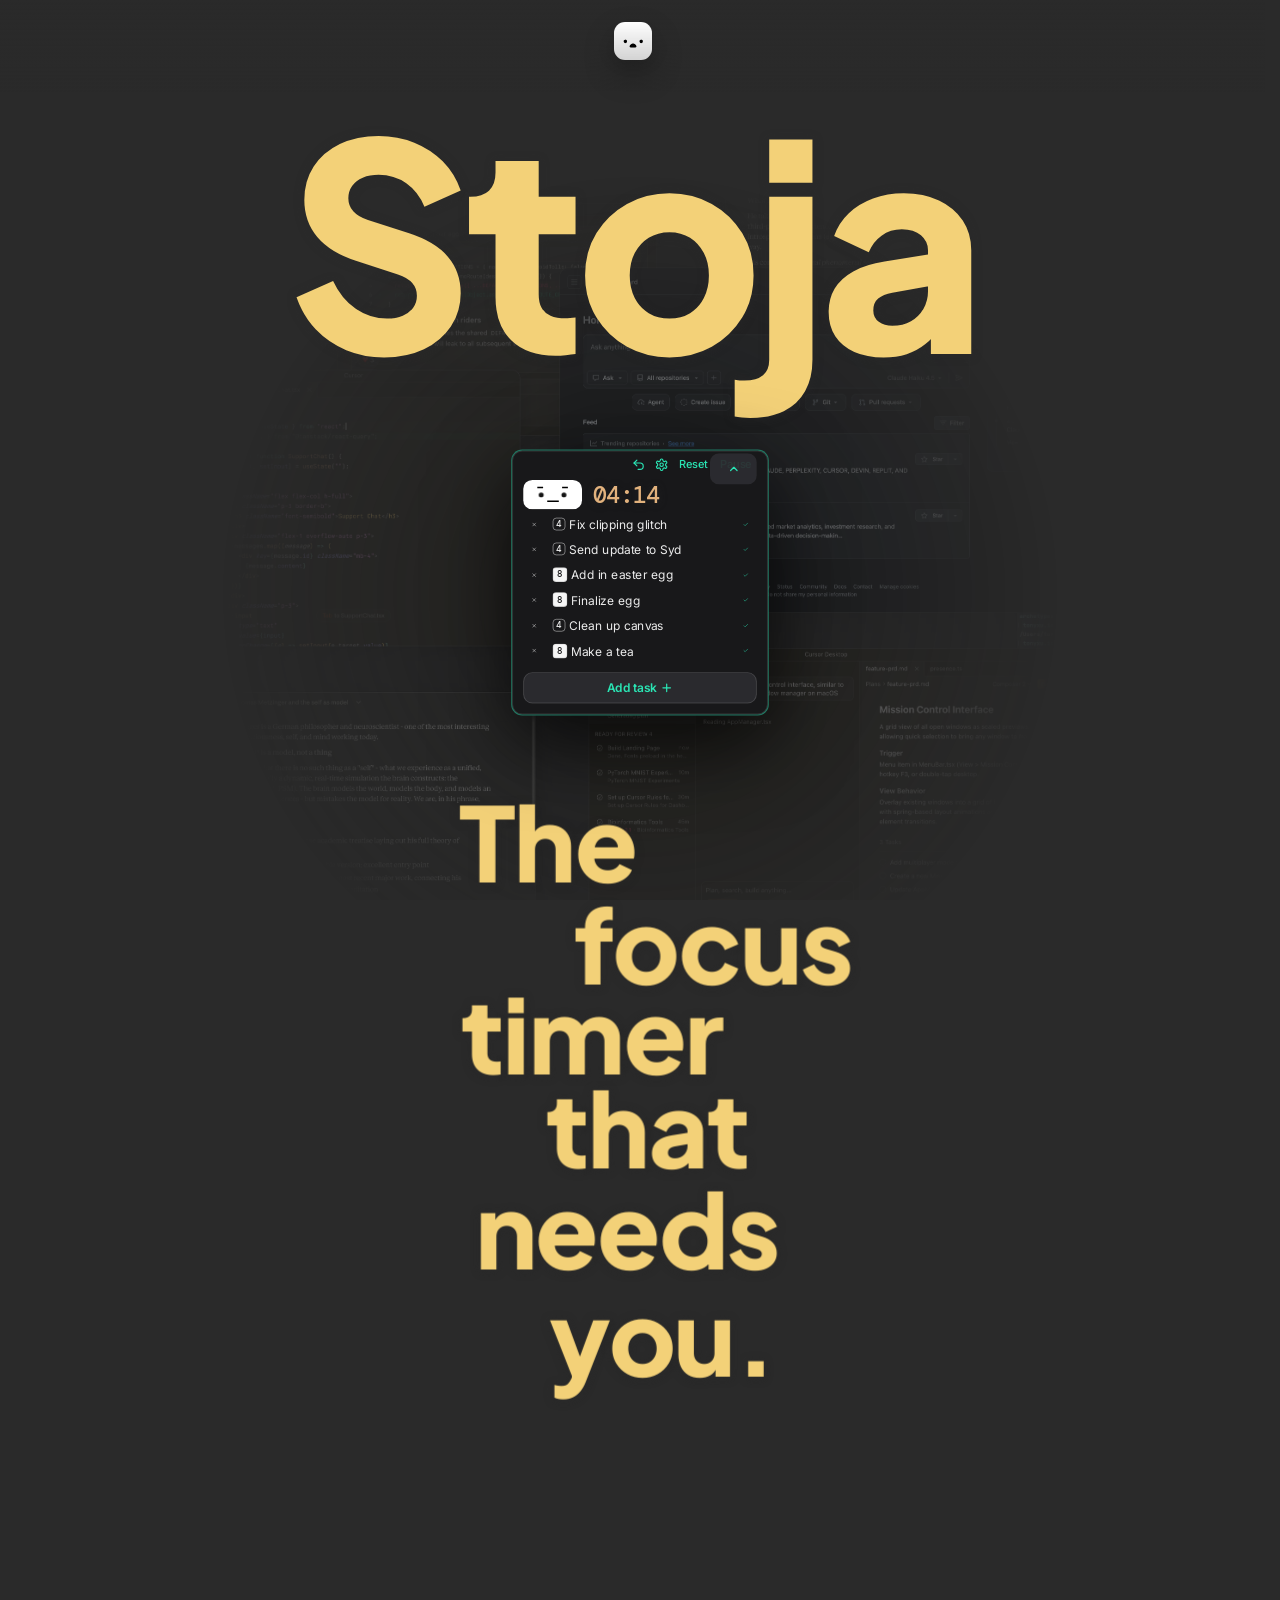
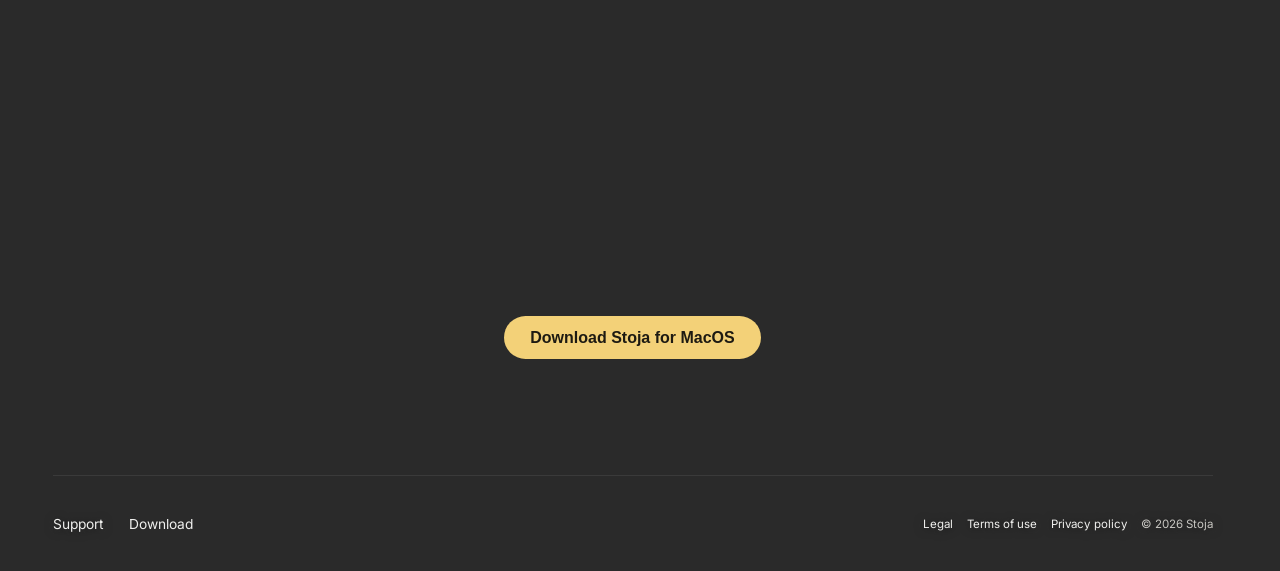
==== commit a4be77a2: "Align hero demo shell layout with demo2 structure and spacing. Co-authored-by: Cursor <cursoragent@c" ====
--- a/index.html
+++ b/index.html
@@ -43,7 +43,7 @@
             <div class="hero-demo-pos" id="hero-demo-pos">
               <div class="hero-demo-drift">
               <div class="hero-demo-shell">
-                <div class="hero-demo-top-row">
+                <div class="hero-demo-expand-wrap">
                   <button
                     type="button"
                     class="hero-demo-expand demo-ui demo-ui-primary"
@@ -59,23 +59,6 @@
                         stroke-linejoin="round"
                       />
                     </svg>
-                  </button>
-                  <div class="hero-demo-timer-hit" data-hero-drag tabindex="-1">
-                    <span class="hero-demo-clock">7:10</span>
-                  </div>
-                  <button type="button" class="hero-demo-face" data-open-download aria-label="Creature">
-                    <span class="hero-demo-creature-pill" aria-hidden="true">
-                      <img
-                        class="hero-demo-creature-mouth"
-                        src="./assets/creature-face/hopeful.svg"
-                        alt=""
-                        width="60"
-                        height="30"
-                        draggable="false"
-                      />
-                      <!-- Dot eyes drawn on canvas (hero-demo-eyes.js); mouth SVG from hero-demo-live.js -->
-                      <canvas class="hero-demo-creature-eyes" aria-hidden="true"></canvas>
-                    </span>
                   </button>
                 </div>
 
@@ -122,7 +105,26 @@
                   </button>
                   <button type="button" class="demo-ui demo-ui-ghost" data-open-download>Reset</button>
                   <button type="button" class="demo-ui demo-ui-ghost" data-open-download>Pause</button>
-                  <button type="button" class="demo-ui demo-ui-ghost" data-open-download>Quit</button>
+                </div>
+
+                <div class="hero-demo-top-row">
+                  <button type="button" class="hero-demo-face" data-open-download aria-label="Creature">
+                    <span class="hero-demo-creature-pill" aria-hidden="true">
+                      <img
+                        class="hero-demo-creature-mouth"
+                        src="./assets/creature-face/hopeful.svg"
+                        alt=""
+                        width="60"
+                        height="30"
+                        draggable="false"
+                      />
+                      <!-- Dot eyes drawn on canvas (hero-demo-eyes.js); mouth SVG from hero-demo-live.js -->
+                      <canvas class="hero-demo-creature-eyes" aria-hidden="true"></canvas>
+                    </span>
+                  </button>
+                  <div class="hero-demo-timer-hit" data-hero-drag tabindex="-1">
+                    <span class="hero-demo-clock">7:10</span>
+                  </div>
                 </div>
 
                 <ul class="hero-demo-tasks">
--- a/styles.css
+++ b/styles.css
@@ -143,7 +143,7 @@
 
 .site-header .container {
   display: flex;
-  justify-content: space-between;
+  justify-content: center;
   align-items: center;
 }
 
@@ -166,7 +166,7 @@
 }
 
 .top-nav {
-  display: flex;
+  display: none;
   align-items: center;
   gap: var(--space-4);
 }
--- a/hero-demo-app.css
+++ b/hero-demo-app.css
@@ -50,7 +50,8 @@
 
   width: 100%;
   box-sizing: border-box;
-  padding: 4px 12px 12px;
+  position: relative;
+  padding: 30px 12px 12px;
   border-radius: 12px;
   background: var(--demo-bg-opaque);
   border: 1px solid rgba(42, 235, 185, 0.46);
@@ -69,9 +70,16 @@
 .hero-demo-top-row {
   display: flex;
   align-items: center;
-  gap: 12px;
-  padding-top: 4px;
-  margin-bottom: 6px;
+  gap: 10px;
+  padding-top: 2px;
+  margin-bottom: 4px;
+}
+
+.hero-demo-expand-wrap {
+  position: absolute;
+  top: 3px;
+  right: 12px;
+  z-index: 5;
 }
 
 /* PrimaryButton — expand/collapse chevron (AppShell PrimaryButton + collapsed sizing) */
@@ -81,12 +89,12 @@
   display: inline-flex;
   align-items: center;
   justify-content: center;
-  min-width: 45px;
-  min-height: 30px;
+  min-width: 51px;
+  min-height: 34px;
   padding: 8px;
   margin: 0;
   border-radius: 10px;
-  border: 1px solid var(--demo-border-subtle);
+  border: 2px solid transparent;
   background: var(--demo-bg-elevated);
   color: var(--demo-accent);
   font-family: inherit;
@@ -113,6 +121,7 @@
   align-items: center;
   justify-content: flex-start;
   padding: 4px 2px;
+  padding-right: 63px;
   margin: -4px 0;
   cursor: default;
   touch-action: auto;
@@ -126,7 +135,7 @@
 /* TimerDisplay compact — mono, timer + 1 px */
 .hero-demo-clock {
   font-family: "DM Mono", ui-monospace, monospace;
-  font-size: 26px;
+  font-size: 25px;
   font-weight: 500;
   letter-spacing: -0.02em;
   font-variant-numeric: tabular-nums;
@@ -157,8 +166,8 @@
 
 .hero-demo-creature-pill {
   position: relative;
-  width: 60px;
-  height: 30px;
+  width: 64px;
+  height: 32px;
   flex-shrink: 0;
   box-sizing: border-box;
   border-radius: 10px;
@@ -210,14 +219,18 @@
 
 /* Toolbar — GhostButton row */
 .hero-demo-toolbar {
+  position: absolute;
+  top: 3px;
+  left: 90px;
+  right: 12px;
+  z-index: 4;
   display: flex;
   flex-wrap: nowrap;
   align-items: center;
-  gap: 0;
-  margin: -3px -12px 7px;
-  padding-inline: 10px;
-  padding-bottom: 7px;
-  border-bottom: 1px solid rgba(255, 255, 255, 0.13);
+  justify-content: flex-end;
+  gap: 1px;
+  margin: 0;
+  padding: 0;
   overflow-x: auto;
   scrollbar-width: none;
 }
@@ -245,14 +258,15 @@
   flex-shrink: 0;
   box-sizing: border-box;
   margin: 0;
-  padding: 8px 12px;
+  padding: 0 5px;
   border: 1px solid transparent !important;
   background: transparent;
   color: var(--demo-accent);
   font-family: "Inter", system-ui, -apple-system, sans-serif;
-  font-size: 13px;
+  font-size: 12px;
   font-weight: 500;
   line-height: 1;
+  height: 24px;
   cursor: pointer;
   white-space: nowrap;
 }
@@ -268,11 +282,17 @@
 }
 
 .demo-ui-ghost--icon {
-  padding: 8px !important;
+  width: 24px;
+  height: 24px;
+  padding: 0 !important;
   display: inline-flex !important;
   align-items: center;
   justify-content: center;
   line-height: 0;
+}
+
+.hero-demo-toolbar .demo-ui-ghost {
+  letter-spacing: -0.1px;
 }
 
 .hero-demo-edge-btn {
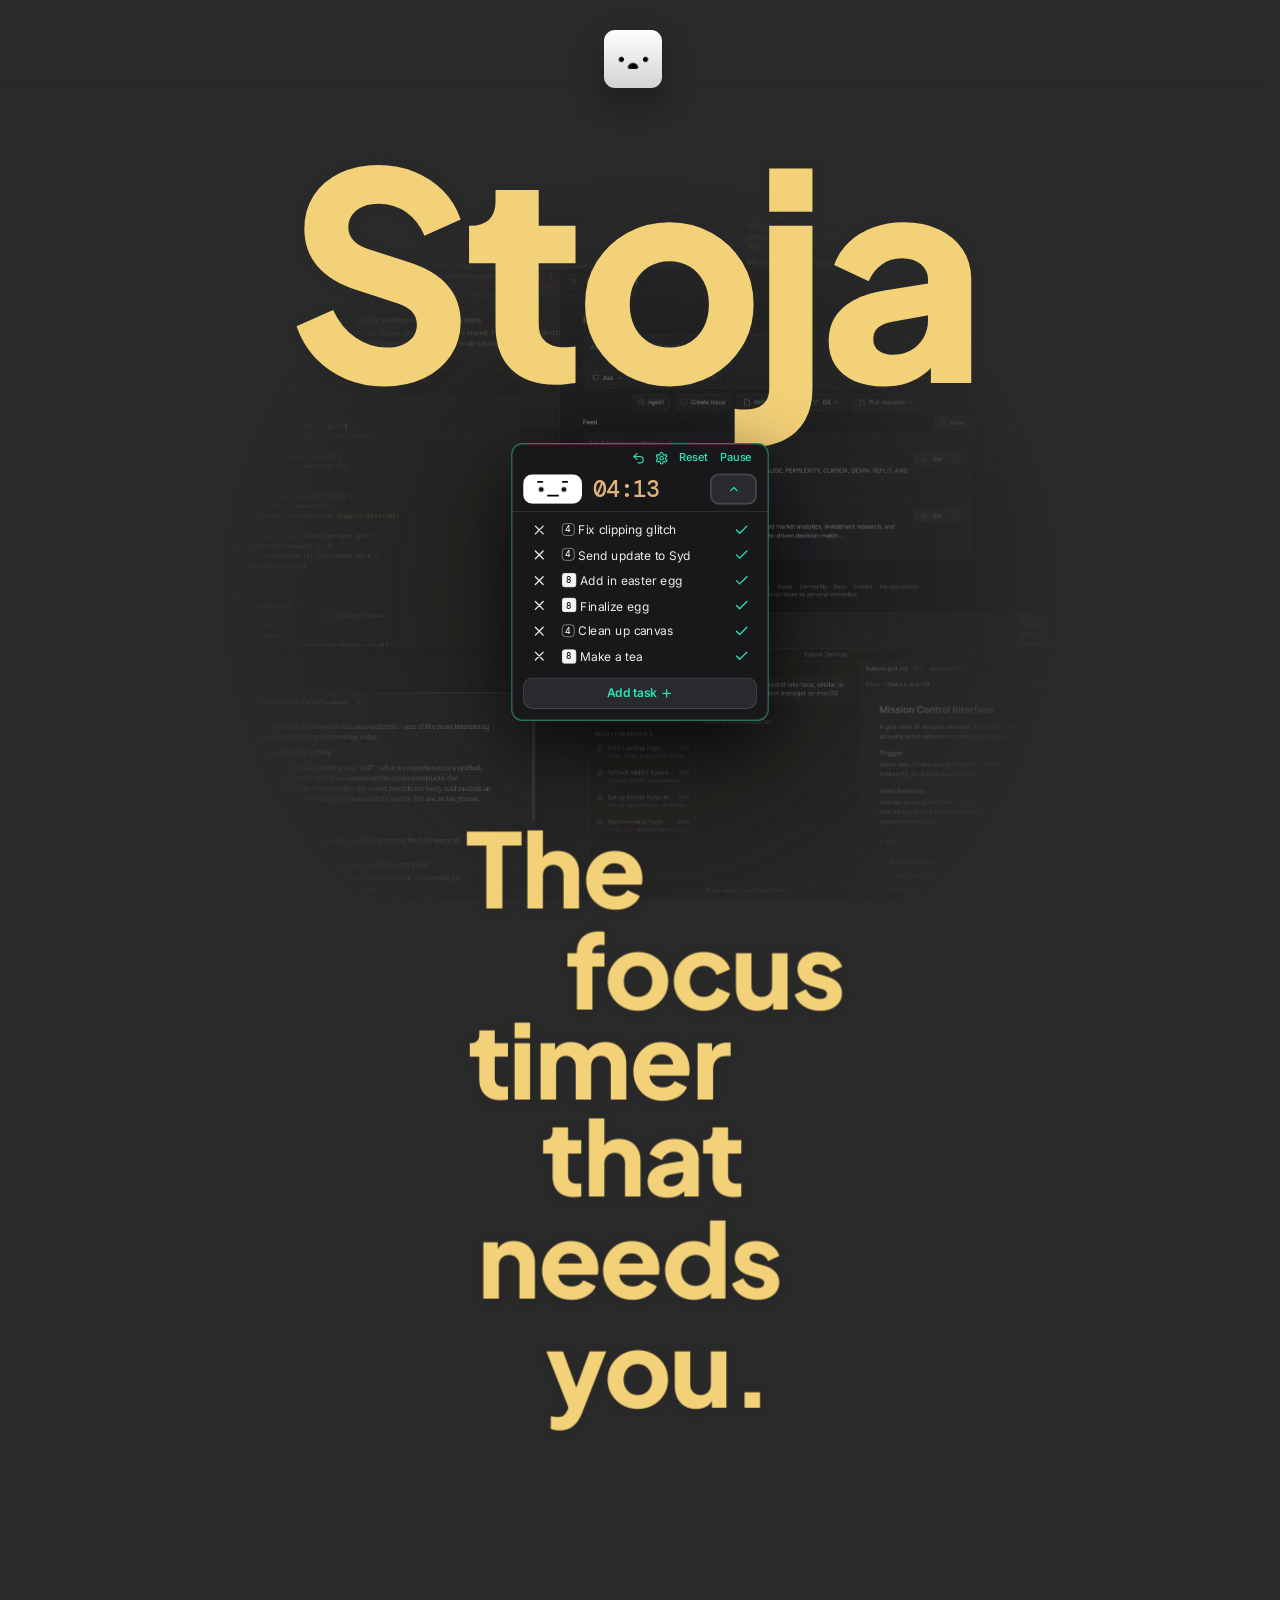
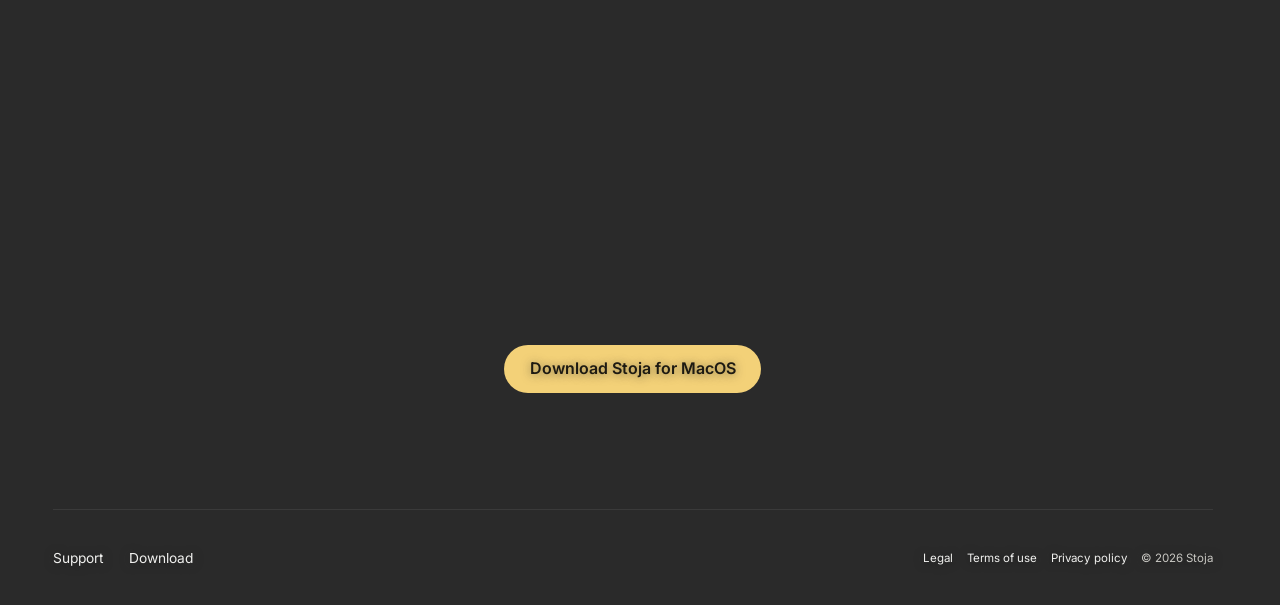
==== commit 8139a626: "Route homepage download CTAs to App Store and make demo controls inert. Co-authored-by: Cursor <curs" ====
--- a/index.html
+++ b/index.html
@@ -24,9 +24,13 @@
           <img class="brand-mark" src="./assets/brand-logo.png" alt="" width="38" height="38" />
         </a>
         <nav class="top-nav" aria-label="Primary">
-          <button class="button button-primary" data-open-download>
-            Download Stoja
-          </button>
+          <a
+            class="button button-primary"
+            href="https://apps.apple.com/us/app/stoja/id6761839249"
+            target="_blank"
+            rel="noreferrer"
+            >Download Stoja</a
+          >
         </nav>
       </div>
     </header>
@@ -43,30 +47,11 @@
             <div class="hero-demo-pos" id="hero-demo-pos">
               <div class="hero-demo-drift">
               <div class="hero-demo-shell">
-                <div class="hero-demo-expand-wrap">
-                  <button
-                    type="button"
-                    class="hero-demo-expand demo-ui demo-ui-primary"
-                    data-open-download
-                    aria-label="Collapse"
-                  >
-                    <svg width="14" height="14" viewBox="0 0 24 24" fill="none" aria-hidden="true">
-                      <polyline
-                        points="6 15 12 9 18 15"
-                        stroke="currentColor"
-                        stroke-width="2.25"
-                        stroke-linecap="round"
-                        stroke-linejoin="round"
-                      />
-                    </svg>
-                  </button>
-                </div>
-
                 <div class="hero-demo-toolbar">
                   <button
                     type="button"
                     class="demo-ui demo-ui-ghost demo-ui-ghost--icon"
-                    data-open-download
+                   
                     aria-label="Undo"
                   >
                     <svg width="15" height="15" viewBox="0 0 24 24" fill="none" aria-hidden="true">
@@ -89,7 +74,7 @@
                   <button
                     type="button"
                     class="demo-ui demo-ui-ghost demo-ui-ghost--icon"
-                    data-open-download
+                   
                     aria-label="Settings"
                   >
                     <svg width="15" height="15" viewBox="0 0 24 24" fill="none" aria-hidden="true">
@@ -103,12 +88,12 @@
                       <circle cx="12" cy="12" r="3" stroke="currentColor" stroke-width="2" />
                     </svg>
                   </button>
-                  <button type="button" class="demo-ui demo-ui-ghost" data-open-download>Reset</button>
-                  <button type="button" class="demo-ui demo-ui-ghost" data-open-download>Pause</button>
+                  <button type="button" class="demo-ui demo-ui-ghost">Reset</button>
+                  <button type="button" class="demo-ui demo-ui-ghost">Pause</button>
                 </div>
 
                 <div class="hero-demo-top-row">
-                  <button type="button" class="hero-demo-face" data-open-download aria-label="Creature">
+                  <button type="button" class="hero-demo-face" aria-label="Creature">
                     <span class="hero-demo-creature-pill" aria-hidden="true">
                       <img
                         class="hero-demo-creature-mouth"
@@ -125,6 +110,24 @@
                   <div class="hero-demo-timer-hit" data-hero-drag tabindex="-1">
                     <span class="hero-demo-clock">7:10</span>
                   </div>
+                  <div class="hero-demo-expand-wrap">
+                    <button
+                      type="button"
+                      class="hero-demo-expand demo-ui demo-ui-primary"
+                     
+                      aria-label="Collapse"
+                    >
+                      <svg width="14" height="14" viewBox="0 0 24 24" fill="none" aria-hidden="true">
+                        <polyline
+                          points="6 15 12 9 18 15"
+                          stroke="currentColor"
+                          stroke-width="2.25"
+                          stroke-linecap="round"
+                          stroke-linejoin="round"
+                        />
+                      </svg>
+                    </button>
+                  </div>
                 </div>
 
                 <ul class="hero-demo-tasks">
@@ -132,217 +135,217 @@
                     <button
                       type="button"
                       class="demo-ui demo-ui-ghost demo-ui-ghost--icon hero-demo-edge-btn hero-demo-edge-delete"
-                      data-open-download
-                      aria-label="Delete task"
-                    >
-                      <svg width="13" height="13" viewBox="0 0 24 24" fill="none" aria-hidden="true">
-                        <path
-                          d="M18 6 6 18M6 6l12 12"
-                          stroke="currentColor"
-                          stroke-width="2"
-                          stroke-linecap="round"
-                          stroke-linejoin="round"
-                        />
-                      </svg>
-                    </button>
-                    <button type="button" class="demo-task-title" data-open-download>
+                     
+                      aria-label="Delete task"
+                    >
+                      <svg width="13" height="13" viewBox="0 0 24 24" fill="none" aria-hidden="true">
+                        <path
+                          d="M18 6 6 18M6 6l12 12"
+                          stroke="currentColor"
+                          stroke-width="2"
+                          stroke-linecap="round"
+                          stroke-linejoin="round"
+                        />
+                      </svg>
+                    </button>
+                    <button type="button" class="demo-task-title">
                       <span class="demo-minutes-badge demo-minutes-badge--sm">4</span>
                       <span class="demo-task-text">Fix clipping glitch</span>
                     </button>
                     <button
                       type="button"
                       class="demo-ui demo-ui-ghost demo-ui-ghost--icon hero-demo-edge-btn"
-                      data-open-download
-                      aria-label="Complete task"
-                    >
-                      <svg width="15" height="15" viewBox="0 0 24 24" fill="none" aria-hidden="true">
-                        <path
-                          d="M20 6 9 17l-5-5"
-                          stroke="currentColor"
-                          stroke-width="2"
-                          stroke-linecap="round"
-                          stroke-linejoin="round"
-                        />
-                      </svg>
-                    </button>
-                  </li>
-                  <li class="hero-demo-task">
-                    <button
-                      type="button"
-                      class="demo-ui demo-ui-ghost demo-ui-ghost--icon hero-demo-edge-btn hero-demo-edge-delete"
-                      data-open-download
-                      aria-label="Delete task"
-                    >
-                      <svg width="13" height="13" viewBox="0 0 24 24" fill="none" aria-hidden="true">
-                        <path
-                          d="M18 6 6 18M6 6l12 12"
-                          stroke="currentColor"
-                          stroke-width="2"
-                          stroke-linecap="round"
-                          stroke-linejoin="round"
-                        />
-                      </svg>
-                    </button>
-                    <button type="button" class="demo-task-title" data-open-download>
+                     
+                      aria-label="Complete task"
+                    >
+                      <svg width="15" height="15" viewBox="0 0 24 24" fill="none" aria-hidden="true">
+                        <path
+                          d="M20 6 9 17l-5-5"
+                          stroke="currentColor"
+                          stroke-width="2"
+                          stroke-linecap="round"
+                          stroke-linejoin="round"
+                        />
+                      </svg>
+                    </button>
+                  </li>
+                  <li class="hero-demo-task">
+                    <button
+                      type="button"
+                      class="demo-ui demo-ui-ghost demo-ui-ghost--icon hero-demo-edge-btn hero-demo-edge-delete"
+                     
+                      aria-label="Delete task"
+                    >
+                      <svg width="13" height="13" viewBox="0 0 24 24" fill="none" aria-hidden="true">
+                        <path
+                          d="M18 6 6 18M6 6l12 12"
+                          stroke="currentColor"
+                          stroke-width="2"
+                          stroke-linecap="round"
+                          stroke-linejoin="round"
+                        />
+                      </svg>
+                    </button>
+                    <button type="button" class="demo-task-title">
                       <span class="demo-minutes-badge demo-minutes-badge--sm">4</span>
                       <span class="demo-task-text">Send update to Syd</span>
                     </button>
                     <button
                       type="button"
                       class="demo-ui demo-ui-ghost demo-ui-ghost--icon hero-demo-edge-btn"
-                      data-open-download
-                      aria-label="Complete task"
-                    >
-                      <svg width="15" height="15" viewBox="0 0 24 24" fill="none" aria-hidden="true">
-                        <path
-                          d="M20 6 9 17l-5-5"
-                          stroke="currentColor"
-                          stroke-width="2"
-                          stroke-linecap="round"
-                          stroke-linejoin="round"
-                        />
-                      </svg>
-                    </button>
-                  </li>
-                  <li class="hero-demo-task">
-                    <button
-                      type="button"
-                      class="demo-ui demo-ui-ghost demo-ui-ghost--icon hero-demo-edge-btn hero-demo-edge-delete"
-                      data-open-download
-                      aria-label="Delete task"
-                    >
-                      <svg width="13" height="13" viewBox="0 0 24 24" fill="none" aria-hidden="true">
-                        <path
-                          d="M18 6 6 18M6 6l12 12"
-                          stroke="currentColor"
-                          stroke-width="2"
-                          stroke-linecap="round"
-                          stroke-linejoin="round"
-                        />
-                      </svg>
-                    </button>
-                    <button type="button" class="demo-task-title" data-open-download>
+                     
+                      aria-label="Complete task"
+                    >
+                      <svg width="15" height="15" viewBox="0 0 24 24" fill="none" aria-hidden="true">
+                        <path
+                          d="M20 6 9 17l-5-5"
+                          stroke="currentColor"
+                          stroke-width="2"
+                          stroke-linecap="round"
+                          stroke-linejoin="round"
+                        />
+                      </svg>
+                    </button>
+                  </li>
+                  <li class="hero-demo-task">
+                    <button
+                      type="button"
+                      class="demo-ui demo-ui-ghost demo-ui-ghost--icon hero-demo-edge-btn hero-demo-edge-delete"
+                     
+                      aria-label="Delete task"
+                    >
+                      <svg width="13" height="13" viewBox="0 0 24 24" fill="none" aria-hidden="true">
+                        <path
+                          d="M18 6 6 18M6 6l12 12"
+                          stroke="currentColor"
+                          stroke-width="2"
+                          stroke-linecap="round"
+                          stroke-linejoin="round"
+                        />
+                      </svg>
+                    </button>
+                    <button type="button" class="demo-task-title">
                       <span class="demo-minutes-badge demo-minutes-badge--lg">8</span>
                       <span class="demo-task-text">Add in easter egg</span>
                     </button>
                     <button
                       type="button"
                       class="demo-ui demo-ui-ghost demo-ui-ghost--icon hero-demo-edge-btn"
-                      data-open-download
-                      aria-label="Complete task"
-                    >
-                      <svg width="15" height="15" viewBox="0 0 24 24" fill="none" aria-hidden="true">
-                        <path
-                          d="M20 6 9 17l-5-5"
-                          stroke="currentColor"
-                          stroke-width="2"
-                          stroke-linecap="round"
-                          stroke-linejoin="round"
-                        />
-                      </svg>
-                    </button>
-                  </li>
-                  <li class="hero-demo-task">
-                    <button
-                      type="button"
-                      class="demo-ui demo-ui-ghost demo-ui-ghost--icon hero-demo-edge-btn hero-demo-edge-delete"
-                      data-open-download
-                      aria-label="Delete task"
-                    >
-                      <svg width="13" height="13" viewBox="0 0 24 24" fill="none" aria-hidden="true">
-                        <path
-                          d="M18 6 6 18M6 6l12 12"
-                          stroke="currentColor"
-                          stroke-width="2"
-                          stroke-linecap="round"
-                          stroke-linejoin="round"
-                        />
-                      </svg>
-                    </button>
-                    <button type="button" class="demo-task-title" data-open-download>
+                     
+                      aria-label="Complete task"
+                    >
+                      <svg width="15" height="15" viewBox="0 0 24 24" fill="none" aria-hidden="true">
+                        <path
+                          d="M20 6 9 17l-5-5"
+                          stroke="currentColor"
+                          stroke-width="2"
+                          stroke-linecap="round"
+                          stroke-linejoin="round"
+                        />
+                      </svg>
+                    </button>
+                  </li>
+                  <li class="hero-demo-task">
+                    <button
+                      type="button"
+                      class="demo-ui demo-ui-ghost demo-ui-ghost--icon hero-demo-edge-btn hero-demo-edge-delete"
+                     
+                      aria-label="Delete task"
+                    >
+                      <svg width="13" height="13" viewBox="0 0 24 24" fill="none" aria-hidden="true">
+                        <path
+                          d="M18 6 6 18M6 6l12 12"
+                          stroke="currentColor"
+                          stroke-width="2"
+                          stroke-linecap="round"
+                          stroke-linejoin="round"
+                        />
+                      </svg>
+                    </button>
+                    <button type="button" class="demo-task-title">
                       <span class="demo-minutes-badge demo-minutes-badge--lg">8</span>
                       <span class="demo-task-text">Finalize egg</span>
                     </button>
                     <button
                       type="button"
                       class="demo-ui demo-ui-ghost demo-ui-ghost--icon hero-demo-edge-btn"
-                      data-open-download
-                      aria-label="Complete task"
-                    >
-                      <svg width="15" height="15" viewBox="0 0 24 24" fill="none" aria-hidden="true">
-                        <path
-                          d="M20 6 9 17l-5-5"
-                          stroke="currentColor"
-                          stroke-width="2"
-                          stroke-linecap="round"
-                          stroke-linejoin="round"
-                        />
-                      </svg>
-                    </button>
-                  </li>
-                  <li class="hero-demo-task">
-                    <button
-                      type="button"
-                      class="demo-ui demo-ui-ghost demo-ui-ghost--icon hero-demo-edge-btn hero-demo-edge-delete"
-                      data-open-download
-                      aria-label="Delete task"
-                    >
-                      <svg width="13" height="13" viewBox="0 0 24 24" fill="none" aria-hidden="true">
-                        <path
-                          d="M18 6 6 18M6 6l12 12"
-                          stroke="currentColor"
-                          stroke-width="2"
-                          stroke-linecap="round"
-                          stroke-linejoin="round"
-                        />
-                      </svg>
-                    </button>
-                    <button type="button" class="demo-task-title" data-open-download>
+                     
+                      aria-label="Complete task"
+                    >
+                      <svg width="15" height="15" viewBox="0 0 24 24" fill="none" aria-hidden="true">
+                        <path
+                          d="M20 6 9 17l-5-5"
+                          stroke="currentColor"
+                          stroke-width="2"
+                          stroke-linecap="round"
+                          stroke-linejoin="round"
+                        />
+                      </svg>
+                    </button>
+                  </li>
+                  <li class="hero-demo-task">
+                    <button
+                      type="button"
+                      class="demo-ui demo-ui-ghost demo-ui-ghost--icon hero-demo-edge-btn hero-demo-edge-delete"
+                     
+                      aria-label="Delete task"
+                    >
+                      <svg width="13" height="13" viewBox="0 0 24 24" fill="none" aria-hidden="true">
+                        <path
+                          d="M18 6 6 18M6 6l12 12"
+                          stroke="currentColor"
+                          stroke-width="2"
+                          stroke-linecap="round"
+                          stroke-linejoin="round"
+                        />
+                      </svg>
+                    </button>
+                    <button type="button" class="demo-task-title">
                       <span class="demo-minutes-badge demo-minutes-badge--sm">4</span>
                       <span class="demo-task-text">Clean up canvas</span>
                     </button>
                     <button
                       type="button"
                       class="demo-ui demo-ui-ghost demo-ui-ghost--icon hero-demo-edge-btn"
-                      data-open-download
-                      aria-label="Complete task"
-                    >
-                      <svg width="15" height="15" viewBox="0 0 24 24" fill="none" aria-hidden="true">
-                        <path
-                          d="M20 6 9 17l-5-5"
-                          stroke="currentColor"
-                          stroke-width="2"
-                          stroke-linecap="round"
-                          stroke-linejoin="round"
-                        />
-                      </svg>
-                    </button>
-                  </li>
-                  <li class="hero-demo-task">
-                    <button
-                      type="button"
-                      class="demo-ui demo-ui-ghost demo-ui-ghost--icon hero-demo-edge-btn hero-demo-edge-delete"
-                      data-open-download
-                      aria-label="Delete task"
-                    >
-                      <svg width="13" height="13" viewBox="0 0 24 24" fill="none" aria-hidden="true">
-                        <path
-                          d="M18 6 6 18M6 6l12 12"
-                          stroke="currentColor"
-                          stroke-width="2"
-                          stroke-linecap="round"
-                          stroke-linejoin="round"
-                        />
-                      </svg>
-                    </button>
-                    <button type="button" class="demo-task-title" data-open-download>
+                     
+                      aria-label="Complete task"
+                    >
+                      <svg width="15" height="15" viewBox="0 0 24 24" fill="none" aria-hidden="true">
+                        <path
+                          d="M20 6 9 17l-5-5"
+                          stroke="currentColor"
+                          stroke-width="2"
+                          stroke-linecap="round"
+                          stroke-linejoin="round"
+                        />
+                      </svg>
+                    </button>
+                  </li>
+                  <li class="hero-demo-task">
+                    <button
+                      type="button"
+                      class="demo-ui demo-ui-ghost demo-ui-ghost--icon hero-demo-edge-btn hero-demo-edge-delete"
+                     
+                      aria-label="Delete task"
+                    >
+                      <svg width="13" height="13" viewBox="0 0 24 24" fill="none" aria-hidden="true">
+                        <path
+                          d="M18 6 6 18M6 6l12 12"
+                          stroke="currentColor"
+                          stroke-width="2"
+                          stroke-linecap="round"
+                          stroke-linejoin="round"
+                        />
+                      </svg>
+                    </button>
+                    <button type="button" class="demo-task-title">
                       <span class="demo-minutes-badge demo-minutes-badge--lg">8</span>
                       <span class="demo-task-text">Make a tea</span>
                     </button>
                     <button
                       type="button"
                       class="demo-ui demo-ui-ghost demo-ui-ghost--icon hero-demo-edge-btn"
-                      data-open-download
+                     
                       aria-label="Complete task"
                     >
                       <svg width="15" height="15" viewBox="0 0 24 24" fill="none" aria-hidden="true">
@@ -358,7 +361,7 @@
                   </li>
                 </ul>
 
-                <button type="button" class="hero-demo-add demo-ui demo-ui-primary" data-open-download>
+                <button type="button" class="hero-demo-add demo-ui demo-ui-primary">
                   <span>Add task</span>
                   <svg width="14" height="14" viewBox="0 0 24 24" fill="none" aria-hidden="true">
                     <path
@@ -391,9 +394,13 @@
               <span class="tagline-word-core">you</span><span class="tagline-punct">.</span>
             </span>
           </p>
-          <button class="button button-primary hero-download" type="button" data-open-download>
-            Download Stoja for MacOS
-          </button>
+          <a
+            class="button button-primary hero-download"
+            href="https://apps.apple.com/us/app/stoja/id6761839249"
+            target="_blank"
+            rel="noreferrer"
+            >Download Stoja for MacOS</a
+          >
         </div>
       </section>
     </main>
@@ -402,7 +409,13 @@
       <div class="container">
         <nav class="footer-leading" aria-label="Footer primary">
           <a class="link-muted" href="./pages/support.html">Support</a>
-          <button type="button" class="footer-text-btn link-muted" data-open-download>Download</button>
+          <a
+            class="footer-text-btn link-muted"
+            href="https://apps.apple.com/us/app/stoja/id6761839249"
+            target="_blank"
+            rel="noreferrer"
+            >Download</a
+          >
         </nav>
         <div class="legal-links">
           <a class="link-muted" href="./pages/legal.html">Legal</a>
--- a/styles.css
+++ b/styles.css
@@ -156,13 +156,19 @@
 }
 
 .brand-mark {
-  width: 38px;
-  height: 38px;
+  width: 58px;
+  height: 58px;
   border-radius: 11px;
   display: block;
   object-fit: contain;
   flex-shrink: 0;
   box-shadow: var(--shadow-soft);
+}
+
+@media (min-width: 861px) {
+  .site-header {
+    padding-top: 1.9rem;
+  }
 }
 
 .top-nav {
--- a/hero-demo-app.css
+++ b/hero-demo-app.css
@@ -72,14 +72,17 @@
   align-items: center;
   gap: 10px;
   padding-top: 2px;
-  margin-bottom: 4px;
+  padding-inline: 12px;
+  margin-inline: -12px;
+  margin-bottom: 7px;
+  padding-bottom: 7px;
+  border-bottom: 1px solid rgba(255, 255, 255, 0.13);
 }
 
 .hero-demo-expand-wrap {
-  position: absolute;
-  top: 3px;
-  right: 12px;
+  position: relative;
   z-index: 5;
+  margin-left: auto;
 }
 
 /* PrimaryButton — expand/collapse chevron (AppShell PrimaryButton + collapsed sizing) */
@@ -94,7 +97,7 @@
   padding: 8px;
   margin: 0;
   border-radius: 10px;
-  border: 2px solid transparent;
+  border: 2px solid var(--demo-border-subtle);
   background: var(--demo-bg-elevated);
   color: var(--demo-accent);
   font-family: inherit;
@@ -121,7 +124,7 @@
   align-items: center;
   justify-content: flex-start;
   padding: 4px 2px;
-  padding-right: 63px;
+  padding-right: 4px;
   margin: -4px 0;
   cursor: default;
   touch-action: auto;
@@ -293,16 +296,29 @@
 
 .hero-demo-toolbar .demo-ui-ghost {
   letter-spacing: -0.1px;
+  color: var(--demo-accent);
+}
+
+.hero-demo-toolbar .demo-ui-ghost:hover:not(:disabled) {
+  color: rgba(255, 255, 255, 0.95) !important;
 }
 
 .hero-demo-edge-btn {
   align-self: stretch;
-  padding: 0 8px !important;
-  min-width: 16px;
+  width: 34px;
+  min-width: 34px;
+  padding: 0 !important;
+  display: inline-flex !important;
+  align-items: center;
+  justify-content: center;
+  color: rgba(255, 255, 255, 0.9) !important;
 }
 
 .hero-demo-edge-btn svg {
   display: block;
+  width: 17px;
+  height: 17px;
+  stroke: currentColor;
 }
 
 .hero-demo-edge-delete.demo-ui-ghost {
@@ -311,6 +327,14 @@
 
 .hero-demo-edge-delete.demo-ui-ghost:hover:not(:disabled) {
   color: var(--demo-hover-accent) !important;
+}
+
+.hero-demo-edge-btn:not(.hero-demo-edge-delete).demo-ui-ghost {
+  color: var(--demo-accent) !important;
+}
+
+.hero-demo-edge-btn:not(.hero-demo-edge-delete).demo-ui-ghost:hover:not(:disabled) {
+  color: rgba(255, 255, 255, 0.95) !important;
 }
 
 /* Task list — TaskListPanel / TaskRow */
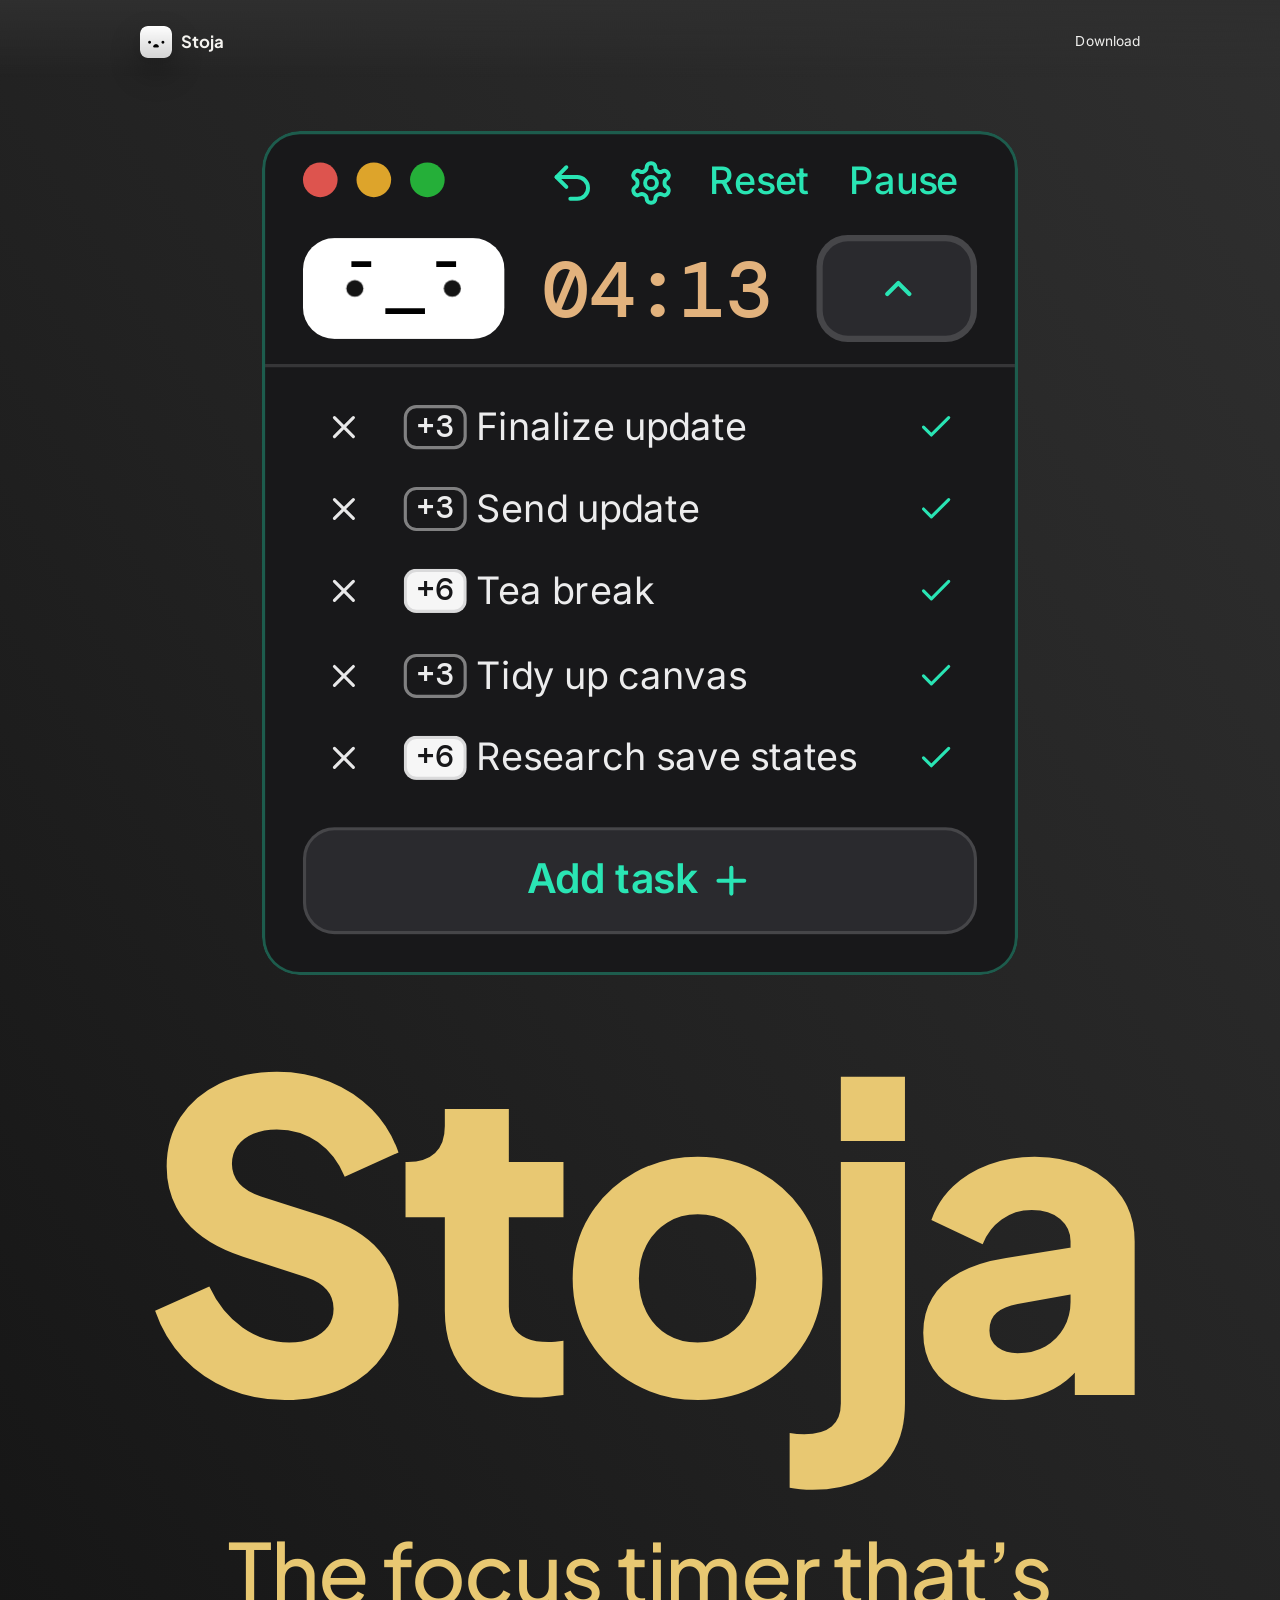
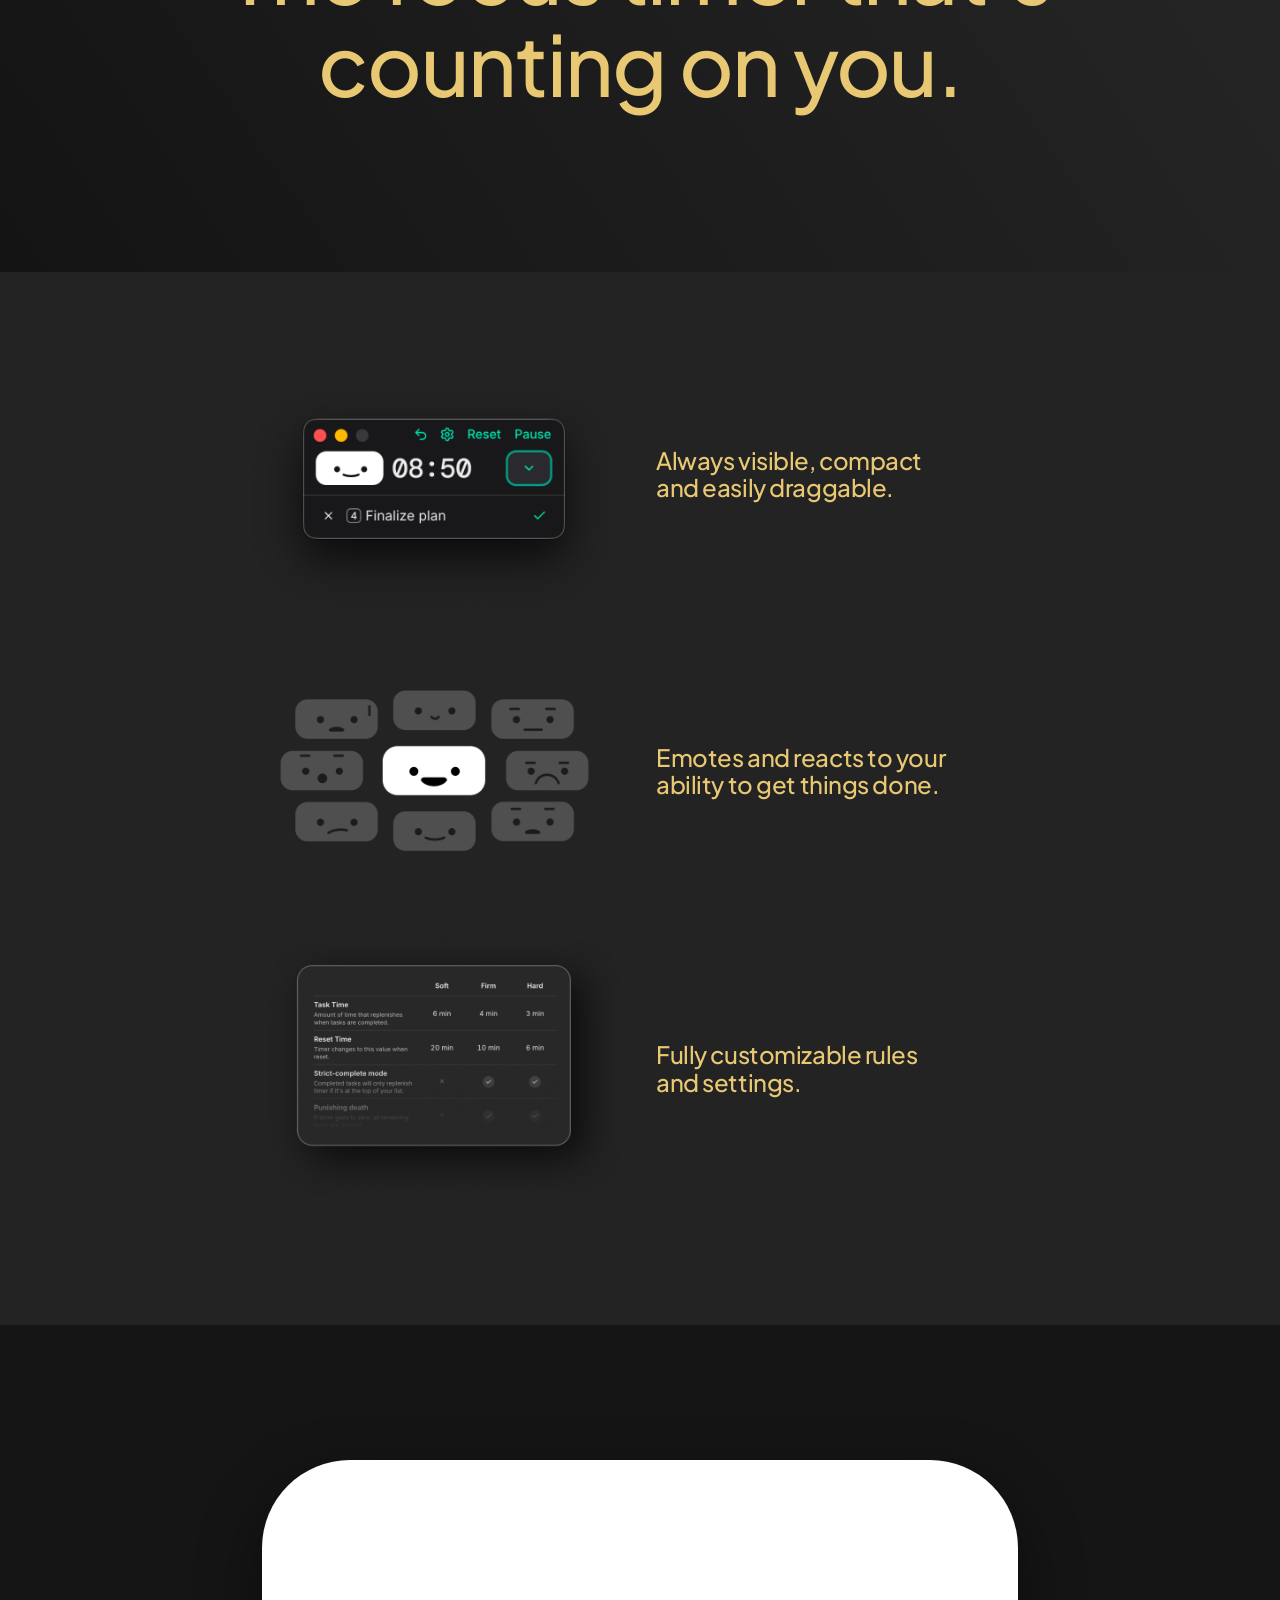
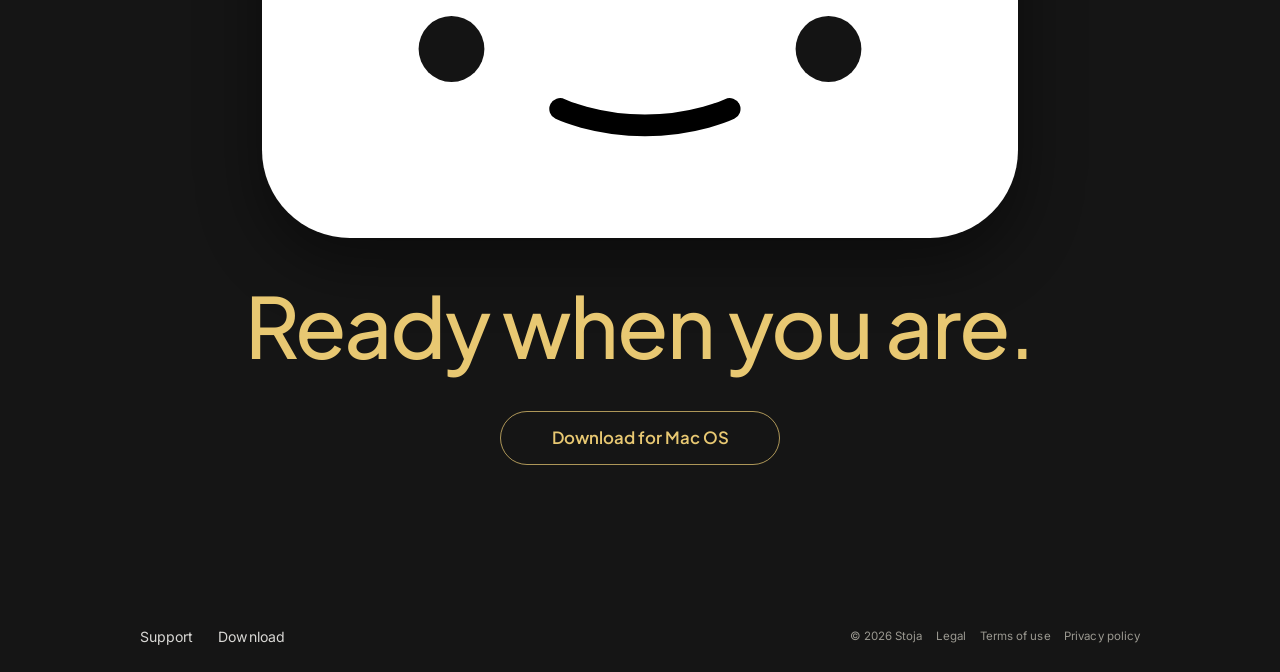
==== commit c916297a: "Rebuild the landing page with a fluid hero demo, unified footer, and polished USP/CTA sections. Co-a" ====
--- a/index.html
+++ b/index.html
@@ -3,12 +3,12 @@
   <head>
     <meta charset="UTF-8" />
     <meta name="viewport" content="width=device-width, initial-scale=1.0, viewport-fit=cover" />
-    <meta name="theme-color" content="#2a2a2a" />
+    <meta name="theme-color" content="#151515" />
     <meta
       name="description"
-      content="Your friendly, yet impatient, pocket-sized focus buddy — Stoja for macOS."
+      content="The focus timer that's counting on you — Stoja for macOS."
     />
-    <title>Stoja | Task Tracker for macOS</title>
+    <title>Stoja | Focus timer for macOS</title>
     <link rel="preconnect" href="https://fonts.googleapis.com" />
     <link
       href="https://fonts.googleapis.com/css2?family=DM+Mono:wght@400;500&display=swap"
@@ -16,423 +16,259 @@
     />
     <link rel="stylesheet" href="./styles.css" />
     <link rel="stylesheet" href="./hero-demo-app.css" />
+    <link rel="stylesheet" href="./demo-visuals.css" />
   </head>
   <body class="home-page">
     <header class="site-header">
-      <div class="container">
+      <div class="container site-header-inner">
         <a class="brand" href="./index.html" aria-label="Stoja home">
-          <img class="brand-mark" src="./assets/brand-logo.png" alt="" width="38" height="38" />
+          <img class="brand-mark" src="./assets/stoja-icon.png" alt="" width="32" height="32" />
+          <span class="brand-name">Stoja</span>
         </a>
         <nav class="top-nav" aria-label="Primary">
           <a
-            class="button button-primary"
-            href="https://apps.apple.com/us/app/stoja/id6761839249"
+            class="link-muted header-download"
+            href="https://apps.apple.com/us/app/stoja/id6761839249?mt=12"
             target="_blank"
             rel="noreferrer"
-            >Download Stoja</a
+            >Download</a
           >
         </nav>
       </div>
     </header>
 
     <main>
-      <section class="hero">
-        <div class="container hero-inner">
-          <h1 class="display">Stoja</h1>
-
-          <div
-            class="hero-demo-stage"
-            aria-label="Interactive preview of Stoja — drag from the timer or empty task area"
-          >
-            <div class="hero-demo-pos" id="hero-demo-pos">
-              <div class="hero-demo-drift">
-              <div class="hero-demo-shell">
+      <section class="landing-hero">
+        <div class="container landing-hero-inner">
+          <div class="landing-hero-stack">
+            <div class="landing-hero-app-frame">
+            <div class="landing-hero-app">
+              <div class="hero-demo-stage hero-demo-stage--hero" aria-label="Interactive preview of Stoja">
+                <div class="hero-demo-shell hero-demo-shell--landing" id="scroll-demo-shell">
+                <div class="demo-window-chrome" aria-hidden="true">
+                  <span></span><span></span><span></span>
+                </div>
                 <div class="hero-demo-toolbar">
-                  <button
-                    type="button"
-                    class="demo-ui demo-ui-ghost demo-ui-ghost--icon"
-                   
-                    aria-label="Undo"
-                  >
+                  <button type="button" class="demo-ui demo-ui-ghost demo-ui-ghost--icon" aria-label="Undo">
                     <svg width="15" height="15" viewBox="0 0 24 24" fill="none" aria-hidden="true">
-                      <path
-                        d="M9 14 4 9l5-5"
-                        stroke="currentColor"
-                        stroke-width="2"
-                        stroke-linecap="round"
-                        stroke-linejoin="round"
-                      />
-                      <path
-                        d="M4 9h10.5a5.5 5.5 0 0 1 5.5 5.5a5.5 5.5 0 0 1-5.5 5.5H11"
-                        stroke="currentColor"
-                        stroke-width="2"
-                        stroke-linecap="round"
-                        stroke-linejoin="round"
-                      />
+                      <path d="M9 14 4 9l5-5" stroke="currentColor" stroke-width="2" stroke-linecap="round" stroke-linejoin="round" />
+                      <path d="M4 9h10.5a5.5 5.5 0 0 1 5.5 5.5a5.5 5.5 0 0 1-5.5 5.5H11" stroke="currentColor" stroke-width="2" stroke-linecap="round" stroke-linejoin="round" />
                     </svg>
                   </button>
-                  <button
-                    type="button"
-                    class="demo-ui demo-ui-ghost demo-ui-ghost--icon"
-                   
-                    aria-label="Settings"
-                  >
+                  <button type="button" class="demo-ui demo-ui-ghost demo-ui-ghost--icon" aria-label="Settings">
                     <svg width="15" height="15" viewBox="0 0 24 24" fill="none" aria-hidden="true">
-                      <path
-                        d="M12.22 2h-.44a2 2 0 0 0-2 2v.18a2 2 0 0 1-1 1.73l-.43.25a2 2 0 0 1-2 0l-.15-.08a2 2 0 0 0-2.73.73l-.22.38a2 2 0 0 0 .73 2.73l.15.1a2 2 0 0 1 1 1.72v.51a2 2 0 0 1-1 1.74l-.15.09a2 2 0 0 0-.73 2.73l.22.38a2 2 0 0 0 2.73.73l.15-.08a2 2 0 0 1 2 0l.43.25a2 2 0 0 1 1 1.73V20a2 2 0 0 0 2 2h.44a2 2 0 0 0 2-2v-.18a2 2 0 0 1 1-1.73l.43-.25a2 2 0 0 1 2 0l.15.08a2 2 0 0 0 2.73-.73l.22-.39a2 2 0 0 0-.73-2.73l-.15-.08a2 2 0 0 1-1-1.74v-.5a2 2 0 0 1 1-1.74l.15-.09a2 2 0 0 0 .73-2.73l-.22-.38a2 2 0 0 0-2.73-.73l-.15.08a2 2 0 0 1-2 0l-.43-.25a2 2 0 0 1-1-1.73V4a2 2 0 0 0-2-2z"
-                        stroke="currentColor"
-                        stroke-width="2"
-                        stroke-linecap="round"
-                        stroke-linejoin="round"
-                      />
+                      <path d="M12.22 2h-.44a2 2 0 0 0-2 2v.18a2 2 0 0 1-1 1.73l-.43.25a2 2 0 0 1-2 0l-.15-.08a2 2 0 0 0-2.73.73l-.22.38a2 2 0 0 0 .73 2.73l.15.1a2 2 0 0 1 1 1.72v.51a2 2 0 0 1-1 1.74l-.15.09a2 2 0 0 0-.73 2.73l.22.38a2 2 0 0 0 2.73.73l.15-.08a2 2 0 0 1 2 0l.43.25a2 2 0 0 1 1 1.73V20a2 2 0 0 0 2 2h.44a2 2 0 0 0 2-2v-.18a2 2 0 0 1 1-1.73l.43-.25a2 2 0 0 1 2 0l.15.08a2 2 0 0 0 2.73-.73l.22-.39a2 2 0 0 0-.73-2.73l-.15-.08a2 2 0 0 1-1-1.74v-.5a2 2 0 0 1 1-1.74l.15-.09a2 2 0 0 0 .73-2.73l-.22-.38a2 2 0 0 0-2.73-.73l-.15.08a2 2 0 0 1-2 0l-.43-.25a2 2 0 0 1-1-1.73V4a2 2 0 0 0-2-2z" stroke="currentColor" stroke-width="2" stroke-linecap="round" stroke-linejoin="round" />
                       <circle cx="12" cy="12" r="3" stroke="currentColor" stroke-width="2" />
                     </svg>
                   </button>
                   <button type="button" class="demo-ui demo-ui-ghost">Reset</button>
                   <button type="button" class="demo-ui demo-ui-ghost">Pause</button>
                 </div>
-
                 <div class="hero-demo-top-row">
                   <button type="button" class="hero-demo-face" aria-label="Creature">
                     <span class="hero-demo-creature-pill" aria-hidden="true">
-                      <img
-                        class="hero-demo-creature-mouth"
-                        src="./assets/creature-face/hopeful.svg"
-                        alt=""
-                        width="60"
-                        height="30"
-                        draggable="false"
-                      />
-                      <!-- Dot eyes drawn on canvas (hero-demo-eyes.js); mouth SVG from hero-demo-live.js -->
+                      <img class="hero-demo-creature-mouth" src="./assets/creature-face/hopeful.svg" alt="" width="60" height="30" draggable="false" />
                       <canvas class="hero-demo-creature-eyes" aria-hidden="true"></canvas>
                     </span>
                   </button>
-                  <div class="hero-demo-timer-hit" data-hero-drag tabindex="-1">
-                    <span class="hero-demo-clock">7:10</span>
+                  <div class="hero-demo-timer-hit" tabindex="-1">
+                    <span class="hero-demo-clock">07:32</span>
                   </div>
                   <div class="hero-demo-expand-wrap">
-                    <button
-                      type="button"
-                      class="hero-demo-expand demo-ui demo-ui-primary"
-                     
-                      aria-label="Collapse"
-                    >
+                    <button type="button" class="hero-demo-expand demo-ui demo-ui-primary" aria-label="Collapse">
                       <svg width="14" height="14" viewBox="0 0 24 24" fill="none" aria-hidden="true">
-                        <polyline
-                          points="6 15 12 9 18 15"
-                          stroke="currentColor"
-                          stroke-width="2.25"
-                          stroke-linecap="round"
-                          stroke-linejoin="round"
-                        />
+                        <polyline points="6 15 12 9 18 15" stroke="currentColor" stroke-width="2.25" stroke-linecap="round" stroke-linejoin="round" />
                       </svg>
                     </button>
                   </div>
                 </div>
-
                 <ul class="hero-demo-tasks">
                   <li class="hero-demo-task">
-                    <button
-                      type="button"
-                      class="demo-ui demo-ui-ghost demo-ui-ghost--icon hero-demo-edge-btn hero-demo-edge-delete"
-                     
-                      aria-label="Delete task"
-                    >
-                      <svg width="13" height="13" viewBox="0 0 24 24" fill="none" aria-hidden="true">
-                        <path
-                          d="M18 6 6 18M6 6l12 12"
-                          stroke="currentColor"
-                          stroke-width="2"
-                          stroke-linecap="round"
-                          stroke-linejoin="round"
-                        />
-                      </svg>
-                    </button>
-                    <button type="button" class="demo-task-title">
-                      <span class="demo-minutes-badge demo-minutes-badge--sm">4</span>
-                      <span class="demo-task-text">Fix clipping glitch</span>
-                    </button>
-                    <button
-                      type="button"
-                      class="demo-ui demo-ui-ghost demo-ui-ghost--icon hero-demo-edge-btn"
-                     
-                      aria-label="Complete task"
-                    >
-                      <svg width="15" height="15" viewBox="0 0 24 24" fill="none" aria-hidden="true">
-                        <path
-                          d="M20 6 9 17l-5-5"
-                          stroke="currentColor"
-                          stroke-width="2"
-                          stroke-linecap="round"
-                          stroke-linejoin="round"
-                        />
-                      </svg>
-                    </button>
-                  </li>
-                  <li class="hero-demo-task">
-                    <button
-                      type="button"
-                      class="demo-ui demo-ui-ghost demo-ui-ghost--icon hero-demo-edge-btn hero-demo-edge-delete"
-                     
-                      aria-label="Delete task"
-                    >
-                      <svg width="13" height="13" viewBox="0 0 24 24" fill="none" aria-hidden="true">
-                        <path
-                          d="M18 6 6 18M6 6l12 12"
-                          stroke="currentColor"
-                          stroke-width="2"
-                          stroke-linecap="round"
-                          stroke-linejoin="round"
-                        />
-                      </svg>
-                    </button>
-                    <button type="button" class="demo-task-title">
-                      <span class="demo-minutes-badge demo-minutes-badge--sm">4</span>
-                      <span class="demo-task-text">Send update to Syd</span>
-                    </button>
-                    <button
-                      type="button"
-                      class="demo-ui demo-ui-ghost demo-ui-ghost--icon hero-demo-edge-btn"
-                     
-                      aria-label="Complete task"
-                    >
-                      <svg width="15" height="15" viewBox="0 0 24 24" fill="none" aria-hidden="true">
-                        <path
-                          d="M20 6 9 17l-5-5"
-                          stroke="currentColor"
-                          stroke-width="2"
-                          stroke-linecap="round"
-                          stroke-linejoin="round"
-                        />
-                      </svg>
-                    </button>
-                  </li>
-                  <li class="hero-demo-task">
-                    <button
-                      type="button"
-                      class="demo-ui demo-ui-ghost demo-ui-ghost--icon hero-demo-edge-btn hero-demo-edge-delete"
-                     
-                      aria-label="Delete task"
-                    >
-                      <svg width="13" height="13" viewBox="0 0 24 24" fill="none" aria-hidden="true">
-                        <path
-                          d="M18 6 6 18M6 6l12 12"
-                          stroke="currentColor"
-                          stroke-width="2"
-                          stroke-linecap="round"
-                          stroke-linejoin="round"
-                        />
-                      </svg>
-                    </button>
-                    <button type="button" class="demo-task-title">
-                      <span class="demo-minutes-badge demo-minutes-badge--lg">8</span>
-                      <span class="demo-task-text">Add in easter egg</span>
-                    </button>
-                    <button
-                      type="button"
-                      class="demo-ui demo-ui-ghost demo-ui-ghost--icon hero-demo-edge-btn"
-                     
-                      aria-label="Complete task"
-                    >
-                      <svg width="15" height="15" viewBox="0 0 24 24" fill="none" aria-hidden="true">
-                        <path
-                          d="M20 6 9 17l-5-5"
-                          stroke="currentColor"
-                          stroke-width="2"
-                          stroke-linecap="round"
-                          stroke-linejoin="round"
-                        />
-                      </svg>
-                    </button>
-                  </li>
-                  <li class="hero-demo-task">
-                    <button
-                      type="button"
-                      class="demo-ui demo-ui-ghost demo-ui-ghost--icon hero-demo-edge-btn hero-demo-edge-delete"
-                     
-                      aria-label="Delete task"
-                    >
-                      <svg width="13" height="13" viewBox="0 0 24 24" fill="none" aria-hidden="true">
-                        <path
-                          d="M18 6 6 18M6 6l12 12"
-                          stroke="currentColor"
-                          stroke-width="2"
-                          stroke-linecap="round"
-                          stroke-linejoin="round"
-                        />
-                      </svg>
-                    </button>
-                    <button type="button" class="demo-task-title">
-                      <span class="demo-minutes-badge demo-minutes-badge--lg">8</span>
-                      <span class="demo-task-text">Finalize egg</span>
-                    </button>
-                    <button
-                      type="button"
-                      class="demo-ui demo-ui-ghost demo-ui-ghost--icon hero-demo-edge-btn"
-                     
-                      aria-label="Complete task"
-                    >
-                      <svg width="15" height="15" viewBox="0 0 24 24" fill="none" aria-hidden="true">
-                        <path
-                          d="M20 6 9 17l-5-5"
-                          stroke="currentColor"
-                          stroke-width="2"
-                          stroke-linecap="round"
-                          stroke-linejoin="round"
-                        />
-                      </svg>
-                    </button>
-                  </li>
-                  <li class="hero-demo-task">
-                    <button
-                      type="button"
-                      class="demo-ui demo-ui-ghost demo-ui-ghost--icon hero-demo-edge-btn hero-demo-edge-delete"
-                     
-                      aria-label="Delete task"
-                    >
-                      <svg width="13" height="13" viewBox="0 0 24 24" fill="none" aria-hidden="true">
-                        <path
-                          d="M18 6 6 18M6 6l12 12"
-                          stroke="currentColor"
-                          stroke-width="2"
-                          stroke-linecap="round"
-                          stroke-linejoin="round"
-                        />
-                      </svg>
-                    </button>
-                    <button type="button" class="demo-task-title">
-                      <span class="demo-minutes-badge demo-minutes-badge--sm">4</span>
-                      <span class="demo-task-text">Clean up canvas</span>
-                    </button>
-                    <button
-                      type="button"
-                      class="demo-ui demo-ui-ghost demo-ui-ghost--icon hero-demo-edge-btn"
-                     
-                      aria-label="Complete task"
-                    >
-                      <svg width="15" height="15" viewBox="0 0 24 24" fill="none" aria-hidden="true">
-                        <path
-                          d="M20 6 9 17l-5-5"
-                          stroke="currentColor"
-                          stroke-width="2"
-                          stroke-linecap="round"
-                          stroke-linejoin="round"
-                        />
-                      </svg>
-                    </button>
-                  </li>
-                  <li class="hero-demo-task">
-                    <button
-                      type="button"
-                      class="demo-ui demo-ui-ghost demo-ui-ghost--icon hero-demo-edge-btn hero-demo-edge-delete"
-                     
-                      aria-label="Delete task"
-                    >
-                      <svg width="13" height="13" viewBox="0 0 24 24" fill="none" aria-hidden="true">
-                        <path
-                          d="M18 6 6 18M6 6l12 12"
-                          stroke="currentColor"
-                          stroke-width="2"
-                          stroke-linecap="round"
-                          stroke-linejoin="round"
-                        />
-                      </svg>
-                    </button>
-                    <button type="button" class="demo-task-title">
-                      <span class="demo-minutes-badge demo-minutes-badge--lg">8</span>
-                      <span class="demo-task-text">Make a tea</span>
-                    </button>
-                    <button
-                      type="button"
-                      class="demo-ui demo-ui-ghost demo-ui-ghost--icon hero-demo-edge-btn"
-                     
-                      aria-label="Complete task"
-                    >
-                      <svg width="15" height="15" viewBox="0 0 24 24" fill="none" aria-hidden="true">
-                        <path
-                          d="M20 6 9 17l-5-5"
-                          stroke="currentColor"
-                          stroke-width="2"
-                          stroke-linecap="round"
-                          stroke-linejoin="round"
-                        />
+                    <button type="button" class="demo-ui demo-ui-ghost demo-ui-ghost--icon hero-demo-edge-btn hero-demo-edge-delete" aria-label="Delete task">
+                      <svg width="12" height="12" viewBox="0 0 24 24" fill="none" aria-hidden="true">
+                        <path d="M18 6 6 18M6 6l12 12" stroke="currentColor" stroke-width="2" stroke-linecap="round" stroke-linejoin="round" />
+                      </svg>
+                    </button>
+                    <button type="button" class="demo-task-title">
+                      <span class="demo-minutes-badge demo-minutes-badge--sm" aria-hidden="true">+3</span>
+                      <span class="demo-task-text">Finalize update</span>
+                    </button>
+                    <button type="button" class="demo-ui demo-ui-ghost demo-ui-ghost--icon hero-demo-edge-btn" aria-label="Complete task">
+                      <svg width="12" height="12" viewBox="0 0 24 24" fill="none" aria-hidden="true">
+                        <path d="M20 6 9 17l-5-5" stroke="currentColor" stroke-width="2" stroke-linecap="round" stroke-linejoin="round" />
+                      </svg>
+                    </button>
+                  </li>
+                  <li class="hero-demo-task">
+                    <button type="button" class="demo-ui demo-ui-ghost demo-ui-ghost--icon hero-demo-edge-btn hero-demo-edge-delete" aria-label="Delete task">
+                      <svg width="12" height="12" viewBox="0 0 24 24" fill="none" aria-hidden="true">
+                        <path d="M18 6 6 18M6 6l12 12" stroke="currentColor" stroke-width="2" stroke-linecap="round" stroke-linejoin="round" />
+                      </svg>
+                    </button>
+                    <button type="button" class="demo-task-title">
+                      <span class="demo-minutes-badge demo-minutes-badge--sm" aria-hidden="true">+3</span>
+                      <span class="demo-task-text">Send update</span>
+                    </button>
+                    <button type="button" class="demo-ui demo-ui-ghost demo-ui-ghost--icon hero-demo-edge-btn" aria-label="Complete task">
+                      <svg width="12" height="12" viewBox="0 0 24 24" fill="none" aria-hidden="true">
+                        <path d="M20 6 9 17l-5-5" stroke="currentColor" stroke-width="2" stroke-linecap="round" stroke-linejoin="round" />
+                      </svg>
+                    </button>
+                  </li>
+                  <li class="hero-demo-task">
+                    <button type="button" class="demo-ui demo-ui-ghost demo-ui-ghost--icon hero-demo-edge-btn hero-demo-edge-delete" aria-label="Delete task">
+                      <svg width="12" height="12" viewBox="0 0 24 24" fill="none" aria-hidden="true">
+                        <path d="M18 6 6 18M6 6l12 12" stroke="currentColor" stroke-width="2" stroke-linecap="round" stroke-linejoin="round" />
+                      </svg>
+                    </button>
+                    <button type="button" class="demo-task-title">
+                      <span class="demo-minutes-badge demo-minutes-badge--lg" aria-hidden="true">+6</span>
+                      <span class="demo-task-text">Tea break</span>
+                    </button>
+                    <button type="button" class="demo-ui demo-ui-ghost demo-ui-ghost--icon hero-demo-edge-btn" aria-label="Complete task">
+                      <svg width="12" height="12" viewBox="0 0 24 24" fill="none" aria-hidden="true">
+                        <path d="M20 6 9 17l-5-5" stroke="currentColor" stroke-width="2" stroke-linecap="round" stroke-linejoin="round" />
+                      </svg>
+                    </button>
+                  </li>
+                  <li class="hero-demo-task">
+                    <button type="button" class="demo-ui demo-ui-ghost demo-ui-ghost--icon hero-demo-edge-btn hero-demo-edge-delete" aria-label="Delete task">
+                      <svg width="12" height="12" viewBox="0 0 24 24" fill="none" aria-hidden="true">
+                        <path d="M18 6 6 18M6 6l12 12" stroke="currentColor" stroke-width="2" stroke-linecap="round" stroke-linejoin="round" />
+                      </svg>
+                    </button>
+                    <button type="button" class="demo-task-title">
+                      <span class="demo-minutes-badge demo-minutes-badge--sm" aria-hidden="true">+3</span>
+                      <span class="demo-task-text">Tidy up canvas</span>
+                    </button>
+                    <button type="button" class="demo-ui demo-ui-ghost demo-ui-ghost--icon hero-demo-edge-btn" aria-label="Complete task">
+                      <svg width="12" height="12" viewBox="0 0 24 24" fill="none" aria-hidden="true">
+                        <path d="M20 6 9 17l-5-5" stroke="currentColor" stroke-width="2" stroke-linecap="round" stroke-linejoin="round" />
+                      </svg>
+                    </button>
+                  </li>
+                  <li class="hero-demo-task">
+                    <button type="button" class="demo-ui demo-ui-ghost demo-ui-ghost--icon hero-demo-edge-btn hero-demo-edge-delete" aria-label="Delete task">
+                      <svg width="12" height="12" viewBox="0 0 24 24" fill="none" aria-hidden="true">
+                        <path d="M18 6 6 18M6 6l12 12" stroke="currentColor" stroke-width="2" stroke-linecap="round" stroke-linejoin="round" />
+                      </svg>
+                    </button>
+                    <button type="button" class="demo-task-title">
+                      <span class="demo-minutes-badge demo-minutes-badge--lg" aria-hidden="true">+6</span>
+                      <span class="demo-task-text">Research save states</span>
+                    </button>
+                    <button type="button" class="demo-ui demo-ui-ghost demo-ui-ghost--icon hero-demo-edge-btn" aria-label="Complete task">
+                      <svg width="12" height="12" viewBox="0 0 24 24" fill="none" aria-hidden="true">
+                        <path d="M20 6 9 17l-5-5" stroke="currentColor" stroke-width="2" stroke-linecap="round" stroke-linejoin="round" />
                       </svg>
                     </button>
                   </li>
                 </ul>
-
                 <button type="button" class="hero-demo-add demo-ui demo-ui-primary">
                   <span>Add task</span>
                   <svg width="14" height="14" viewBox="0 0 24 24" fill="none" aria-hidden="true">
-                    <path
-                      d="M12 5v14M5 12h14"
-                      stroke="currentColor"
-                      stroke-width="2.25"
-                      stroke-linecap="round"
-                    />
+                    <path d="M12 5v14M5 12h14" stroke="currentColor" stroke-width="2.25" stroke-linecap="round" />
                   </svg>
                 </button>
+                </div>
               </div>
-              </div>
+            </div>
+            </div>
+
+            <div class="landing-hero-brand">
+              <h1 class="display">Stoja</h1>
+              <p class="hero-tagline">The focus timer that&rsquo;s counting on you.</p>
             </div>
           </div>
-
-          <p class="tagline">
-            <span class="tagline-word" data-flow="left">The</span><br />
-            <span class="tagline-word" data-flow="right" data-wide="true">focus</span><br />
-            <span class="tagline-word" data-flow="left" data-wide="true">timer</span><br />
-            <span class="tagline-word" data-flow="right" data-wide="true">that</span><br />
-            <span class="tagline-word" data-flow="left" data-wide="true">needs</span>
-            <br class="tagline-narrow-only" />
-            <br class="tagline-medium-wide-only" />
-            <span
-              class="tagline-word"
-              data-flow="right"
-              data-wide="true"
-              data-hang="end"
-            >
-              <span class="tagline-word-core">you</span><span class="tagline-punct">.</span>
-            </span>
-          </p>
+        </div>
+      </section>
+
+      <section class="landing-features" aria-label="Features">
+        <div class="container">
+          <article class="feature-row">
+            <div class="feature-visual">
+              <img
+                class="feature-visual-img"
+                src="./assets/feature-compact.png"
+                alt="Stoja in compact mode with timer and task"
+                width="1024"
+                height="759"
+                loading="lazy"
+                decoding="async"
+              />
+            </div>
+            <p class="feature-copy">Always visible, compact and easily draggable.</p>
+          </article>
+
+          <article class="feature-row">
+            <div class="feature-visual">
+              <img
+                class="feature-visual-img"
+                src="./assets/feature-emotes.png"
+                alt="Grid of Stoja creature expressions with one highlighted"
+                width="1024"
+                height="759"
+                loading="lazy"
+                decoding="async"
+              />
+            </div>
+            <p class="feature-copy">Emotes and reacts to your ability to get things done.</p>
+          </article>
+
+          <article class="feature-row">
+            <div class="feature-visual">
+              <img
+                class="feature-visual-img"
+                src="./assets/feature-settings.png"
+                alt="Stoja rules and settings configuration table"
+                width="1024"
+                height="759"
+                loading="lazy"
+                decoding="async"
+              />
+            </div>
+            <p class="feature-copy">Fully customizable rules and settings.</p>
+          </article>
+        </div>
+      </section>
+
+      <section class="home-cta">
+        <div class="container home-cta-inner">
+          <div class="cta-face" aria-hidden="true">
+            <div class="cta-creature-pill" id="cta-creature-pill">
+              <img
+                class="cta-creature-mouth"
+                src="./assets/creature-face/hopeful.svg"
+                alt=""
+                width="120"
+                height="60"
+                data-emotion="hopeful"
+                draggable="false"
+              />
+              <canvas class="cta-creature-eyes" aria-hidden="true"></canvas>
+            </div>
+          </div>
+          <p class="cta-heading">Ready when you are.</p>
           <a
-            class="button button-primary hero-download"
-            href="https://apps.apple.com/us/app/stoja/id6761839249"
+            class="button button-outline cta-download"
+            href="https://apps.apple.com/us/app/stoja/id6761839249?mt=12"
             target="_blank"
             rel="noreferrer"
-            >Download Stoja for MacOS</a
+            >Download for Mac OS</a
           >
         </div>
       </section>
     </main>
 
-    <footer class="site-footer">
-      <div class="container">
-        <nav class="footer-leading" aria-label="Footer primary">
-          <a class="link-muted" href="./pages/support.html">Support</a>
-          <a
-            class="footer-text-btn link-muted"
-            href="https://apps.apple.com/us/app/stoja/id6761839249"
-            target="_blank"
-            rel="noreferrer"
-            >Download</a
-          >
-        </nav>
-        <div class="legal-links">
-          <a class="link-muted" href="./pages/legal.html">Legal</a>
-          <a class="link-muted" href="./pages/terms.html">Terms of use</a>
-          <a class="link-muted" href="./pages/privacy.html">Privacy policy</a>
-          <span class="muted">© <span id="year"></span> Stoja</span>
-        </div>
-      </div>
-    </footer>
+    <footer class="site-footer" data-site-footer></footer>
 
     <div class="modal-overlay" id="download-modal" aria-hidden="true" role="dialog">
       <div class="modal" aria-modal="true" aria-labelledby="download-title">
         <h2 id="download-title">Download Stoja for MacOS</h2>
         <div class="panel">
-          <p><strong>Current release:</strong> v0.1.0 (placeholder)</p>
+          <p><strong>Current release:</strong> v1.0.0</p>
           <p>
-            <a class="button button-primary" href="https://apps.apple.com/us/app/stoja/id6761839249" target="_blank" rel="noreferrer">
+            <a class="button button-primary" href="https://apps.apple.com/us/app/stoja/id6761839249?mt=12" target="_blank" rel="noreferrer">
               Download on the App Store
             </a>
           </p>
@@ -440,20 +276,16 @@
         </div>
         <button type="button" class="modal-close-btn" data-close-download aria-label="Close modal">
           <svg viewBox="0 0 24 24" aria-hidden="true" focusable="false">
-            <path
-              d="M18 6 6 18M6 6l12 12"
-              stroke="currentColor"
-              stroke-width="1.5"
-              stroke-linecap="round"
-              stroke-linejoin="round"
-            />
+            <path d="M18 6 6 18M6 6l12 12" stroke="currentColor" stroke-width="1.5" stroke-linecap="round" stroke-linejoin="round" />
           </svg>
         </button>
       </div>
     </div>
 
+    <script src="./footer.js"></script>
     <script src="./script.js"></script>
+    <script src="./hero-demo-scale.js"></script>
     <script src="./hero-demo-live.js"></script>
-    <script src="./hero-demo-eyes.js"></script>
+    <script src="./creature-eyes.js"></script>
   </body>
 </html>
--- a/styles.css
+++ b/styles.css
@@ -1,19 +1,28 @@
 @import url("https://fonts.googleapis.com/css2?family=Inter:wght@400;500;600;700&family=Plus+Jakarta+Sans:wght@400;500;600;700;800&display=swap");
 
 :root {
-  --color-bg: #2a2a2a;
+  --color-bg: #151515;
+  --color-bg-hero-glow: #262626;
+  --color-bg-hero-mid: #1a1a1a;
+  --color-bg-hero-deep: #0a0a0a;
+  --color-bg-features: #232323;
+  --color-bg-features-tablet: #2e2e2e;
+  --color-bg-cta: #151515;
   --color-surface: #1b1e22;
   --color-surface-muted: #242931;
   --color-text: #f4f3ef;
-  --color-text-muted: #c8c7c2;
-  --color-accent: #f3d178;
-  --color-accent-strong: #f1c44f;
+  --color-text-muted: #9a9890;
+  --color-accent: #e8c872;
+  --color-accent-strong: #f0d48a;
   --color-border: #2f333b;
   --shadow-soft: 0 14px 30px rgba(0, 0, 0, 0.3);
   --shadow-heavy: 0 22px 48px rgba(0, 0, 0, 0.42);
   --font-display: "Plus Jakarta Sans", "Avenir Next", "Segoe UI", sans-serif;
   --font-body: "Inter", system-ui, "Segoe UI", sans-serif;
-  --container-width: 1160px;
+  --container-width: 1080px;
+  /* Half of MacBook Pro 14" default viewport (1512 logical px) */
+  --hero-demo-max-width: 756px;
+  --hero-demo-side-inset: clamp(1rem, 1.25rem, 1.5rem);
   --radius-sm: 10px;
   --radius-md: 16px;
   --radius-lg: 26px;
@@ -25,7 +34,7 @@
   --space-6: 2rem;
   --space-7: 3rem;
   --space-8: 4rem;
-  --page-gutter: clamp(1rem, 4vw, 2rem);
+  --page-gutter: clamp(1.25rem, 4vw, 2.5rem);
 }
 
 *,
@@ -36,14 +45,16 @@
 
 html {
   height: 100%;
-  scrollbar-gutter: stable;
   background-color: var(--color-bg);
+  overflow-x: clip;
 }
 
 html,
 body {
   margin: 0;
   padding: 0;
+  width: 100%;
+  max-width: 100%;
 }
 
 body {
@@ -53,42 +64,10 @@
   line-height: 1.45;
   min-height: 100%;
   min-height: 100dvh;
-  min-height: -webkit-fill-available;
   padding-bottom: env(safe-area-inset-bottom, 0px);
   display: flex;
   flex-direction: column;
   position: relative;
-}
-
-body.home-page {
-  text-shadow: 0 1px 10px rgba(42, 42, 42, 0.58);
-}
-
-body.home-page::before {
-  content: "";
-  position: fixed;
-  inset: 0;
-  z-index: 0;
-  pointer-events: none;
-  background-image: url("./assets/bg/cursor-spotlight-bg.png");
-  background-size: cover;
-  background-position: center;
-  background-repeat: no-repeat;
-  opacity: 0.42;
-  -webkit-mask-image: radial-gradient(
-    420px circle at var(--cursor-x, 50vw) var(--cursor-y, 50vh),
-    rgba(0, 0, 0, 1) 0%,
-    rgba(0, 0, 0, 0.92) 34%,
-    rgba(0, 0, 0, 0.55) 60%,
-    rgba(0, 0, 0, 0) 100%
-  );
-  mask-image: radial-gradient(
-    420px circle at var(--cursor-x, 50vw) var(--cursor-y, 50vh),
-    rgba(0, 0, 0, 1) 0%,
-    rgba(0, 0, 0, 0.92) 34%,
-    rgba(0, 0, 0, 0.55) 60%,
-    rgba(0, 0, 0, 0) 100%
-  );
 }
 
 .site-header,
@@ -96,12 +75,20 @@
 .site-footer {
   position: relative;
   z-index: 1;
+  width: 100%;
+  max-width: 100%;
+  min-width: 0;
 }
 
 main {
   flex: 1 1 auto;
   display: flex;
   flex-direction: column;
+  min-width: 0;
+}
+
+main > section {
+  min-width: 0;
 }
 
 h1,
@@ -123,8 +110,11 @@
 }
 
 .container {
-  width: min(100% - 2 * var(--page-gutter), var(--container-width));
+  width: 100%;
+  max-width: var(--container-width);
   margin-inline: auto;
+  padding-inline: var(--page-gutter);
+  box-sizing: border-box;
 }
 
 .site-header {
@@ -132,33 +122,61 @@
   top: 0;
   z-index: 40;
   flex-shrink: 0;
-  padding: 1.35rem 0 2rem;
+  padding: 1.35rem 0;
   background: linear-gradient(
     to bottom,
     var(--color-bg) 0%,
-    color-mix(in srgb, var(--color-bg) 78%, transparent) 52%,
     transparent 100%
   );
 }
 
-.site-header .container {
-  display: flex;
-  justify-content: center;
+body.home-page {
+  background-color: var(--color-bg-cta);
+  --home-header-block: calc(1.35rem * 2 + 2rem);
+}
+
+body.home-page main {
+  overflow-x: clip;
+  max-width: 100%;
+}
+
+body.home-page .site-header {
+  background: linear-gradient(
+    to bottom,
+    #2f2f2f 0%,
+    transparent 100%
+  );
+}
+
+.site-header .container,
+.site-header-inner {
+  display: flex;
+  justify-content: space-between;
   align-items: center;
 }
 
 .brand {
   display: inline-flex;
   align-items: center;
-  gap: 0;
+  gap: 0.55rem;
   font-weight: 700;
   letter-spacing: 0.02em;
+  text-decoration: none;
+  color: inherit;
+}
+
+.brand-name {
+  font-family: var(--font-display);
+  font-size: 1.05rem;
+  font-weight: 700;
+  letter-spacing: 0.01em;
+  color: var(--color-text);
 }
 
 .brand-mark {
-  width: 58px;
-  height: 58px;
-  border-radius: 11px;
+  width: 32px;
+  height: 32px;
+  border-radius: 8px;
   display: block;
   object-fit: contain;
   flex-shrink: 0;
@@ -167,14 +185,19 @@
 
 @media (min-width: 861px) {
   .site-header {
-    padding-top: 1.9rem;
+    padding-top: 1.65rem;
+    padding-bottom: 1.15rem;
   }
 }
 
 .top-nav {
-  display: none;
+  display: flex;
   align-items: center;
   gap: var(--space-4);
+}
+
+.header-download {
+  font-size: 0.92rem;
 }
 
 .link-muted {
@@ -198,24 +221,6 @@
   outline: 2px solid var(--color-accent);
   outline-offset: 3px;
   border-radius: 3px;
-}
-
-.footer-text-btn {
-  background: none;
-  border: 0;
-  padding: 0;
-  margin: 0;
-  font: inherit;
-  cursor: pointer;
-}
-
-.footer-leading .link-muted,
-.footer-leading .footer-text-btn {
-  font-size: 0.86rem;
-  line-height: 1.25;
-  letter-spacing: 0.005em;
-  -webkit-appearance: none;
-  appearance: none;
 }
 
 .button {
@@ -283,112 +288,6 @@
   background: rgba(255, 255, 255, 0.08);
 }
 
-.hero {
-  padding: 0.35rem 0 5.5rem;
-  flex: 1 1 auto;
-  display: flex;
-  flex-direction: column;
-  justify-content: center;
-}
-
-.hero-inner {
-  text-align: center;
-  display: grid;
-  place-items: center;
-  gap: 0;
-  position: relative;
-}
-
-.eyebrow {
-  color: var(--color-text-muted);
-  letter-spacing: 0.08em;
-  text-transform: uppercase;
-  font-size: 0.82rem;
-}
-
-.display {
-  font-family: var(--font-display);
-  /* Reference layout: headline dominates — scales with viewport width and caps very large on desktop */
-  font-size: clamp(6rem, min(34vw, 36vh), 18rem);
-  line-height: 0.82;
-  margin: 1.35rem 0 18rem;
-  padding: 0 0.02em;
-  color: var(--color-accent);
-  font-weight: 800;
-  letter-spacing: -0.032em;
-}
-
-.tagline {
-  margin: 0 auto 12rem;
-  max-width: min(28ch, 92vw);
-  font-size: clamp(3.35rem, 12vw, 6.45rem);
-  line-height: 1.05;
-  font-family: var(--font-display);
-  font-weight: 800;
-  letter-spacing: -0.012em;
-  color: var(--color-accent);
-}
-
-@media (min-width: 861px) {
-  /* Fixed hero shell sits mid-viewport; extra top margin keeps copy clear on first paint. */
-  .tagline {
-    margin-top: clamp(3rem, 11vh, 7rem);
-    margin-bottom: clamp(13.5rem, 14vh, 19rem);
-  }
-}
-
-.tagline-narrow-only {
-  display: none;
-}
-
-.tagline-medium-wide-only {
-  display: none;
-}
-
-@media (min-width: 861px) {
-  .tagline-medium-wide-only {
-    display: block;
-  }
-}
-
-.tagline-word {
-  display: inline-block;
-  will-change: transform;
-}
-
-.tagline-word[data-hang="end"] {
-  position: relative;
-  overflow: visible;
-}
-
-.tagline-word-core {
-  display: inline-block;
-}
-
-.tagline-punct {
-  position: absolute;
-  top: 0;
-  right: 0;
-  transform: translateX(100%);
-  line-height: inherit;
-}
-
-.hero-download {
-  margin-top: 16.5rem;
-  margin-bottom: 1.75rem;
-  padding-inline: 1.55rem;
-  padding-block: 0.72rem;
-  font-size: 1rem;
-  position: relative;
-  z-index: 40;
-}
-
-@media (min-width: 861px) {
-  .hero-download {
-    margin-top: clamp(19.25rem, 21vh, 27.25rem);
-  }
-}
-
 .section {
   padding: var(--space-8) 0;
 }
@@ -425,50 +324,63 @@
   flex-shrink: 0;
 }
 
-.site-footer .container {
-  border-top: 1px solid rgba(255, 255, 255, 0.08);
-  padding-top: 2.5rem;
-  padding-bottom: 2.35rem;
-  display: flex;
-  flex-wrap: wrap;
-  gap: 0.65rem 1.75rem;
-  justify-content: space-between;
-  align-items: center;
-}
-
-.footer-leading {
-  display: flex;
-  gap: 1.55rem;
-  flex-wrap: wrap;
-  align-items: center;
-  font-size: 0.91rem;
-  flex: 1 1 260px;
-  min-width: min(100%, 260px);
-}
-
-.legal-links {
+.site-footer .footer-layout {
+  border-top: none;
+  padding-top: clamp(1.5rem, 4vh, 2.25rem);
+  padding-bottom: clamp(1.25rem, 3vh, 1.75rem);
+}
+
+.footer-layout {
+  display: flex;
+  flex-direction: column;
+  align-items: flex-start;
+  gap: 1rem;
+}
+
+.footer-nav {
   display: flex;
   flex-direction: row;
   flex-wrap: wrap;
+  gap: 1.55rem;
+  align-items: center;
+}
+
+.footer-nav .link-muted {
+  font-size: 0.88rem;
+  line-height: 1.25;
+  letter-spacing: 0.005em;
+  color: rgba(244, 243, 239, 0.88);
+}
+
+.footer-meta {
+  display: flex;
+  flex-wrap: wrap;
   gap: 0.45rem 0.85rem;
-  justify-content: flex-end;
   align-items: center;
   font-size: 0.72rem;
   line-height: 1.35;
-  flex: 1 1 220px;
-  min-width: min(100%, 220px);
-}
-
-.legal-links .muted {
+  color: var(--color-text-muted);
+}
+
+.footer-meta .muted,
+.footer-meta .link-muted {
   font-size: inherit;
-}
-
-.legal-links .link-muted {
-  font-size: inherit;
-}
-
-.legal-links span.muted {
-  font-size: inherit;
+  color: var(--color-text-muted);
+}
+
+@media (min-width: 861px) {
+  .footer-layout {
+    flex-direction: row;
+    flex-wrap: wrap;
+    justify-content: space-between;
+    align-items: center;
+    gap: 1rem 2rem;
+  }
+
+  .footer-meta {
+    justify-content: flex-end;
+    margin-left: auto;
+  }
 }
 
 .page-main {
@@ -699,53 +611,6 @@
 }
 
 @media (max-width: 860px) {
-  .hero-inner {
-    display: flex;
-    flex-direction: column;
-    align-items: center;
-  }
-
-  .display {
-    order: 1;
-    margin-bottom: 4.5rem;
-  }
-
-  .tagline {
-    order: 2;
-    margin: 0 auto 3.25rem;
-  }
-
-  .tagline-narrow-only {
-    display: block;
-  }
-
-  .hero-demo-stage {
-    order: 3;
-    position: relative;
-    left: auto;
-    top: auto;
-    padding-top: 3.25rem;
-    margin: 0 0 1.25rem;
-    min-height: auto;
-  }
-
-  .hero-demo-pos {
-    position: relative;
-    left: auto;
-    top: auto;
-    width: min(280px, calc(100vw - 2rem));
-  }
-
-  .hero-download {
-    order: 4;
-    margin-top: 0.65rem;
-    margin-bottom: 0.4rem;
-  }
-
-  .tagline-word {
-    transform: none !important;
-  }
-
   .grid-3 {
     grid-template-columns: 1fr;
   }
@@ -754,28 +619,4 @@
     gap: var(--space-3);
     font-size: 0.82rem;
   }
-
-  .tagline {
-    max-width: min(26ch, 94vw);
-    margin-top: 0;
-  }
-
-  .site-footer .container {
-    flex-direction: column;
-    align-items: stretch;
-    gap: 0.85rem;
-  }
-
-  .footer-leading {
-    flex: 1 1 auto;
-    min-width: 0;
-    justify-content: flex-start;
-  }
-
-  .legal-links {
-    margin-left: 0;
-    justify-content: flex-start;
-    flex: 1 1 auto;
-    min-width: 0;
-  }
-}
+}
--- a/hero-demo-app.css
+++ b/hero-demo-app.css
@@ -4,33 +4,38 @@
  */
 
 .hero-demo-stage {
-  position: fixed;
-  left: 50%;
-  top: 66%;
-  transform: translate(-50%, -50%) translateY(var(--hero-stage-push, 0px));
-  width: min(280px, calc(100vw - 2.5rem));
-  min-height: min(380px, 52vh);
-  margin: 0;
-  z-index: 35;
+  position: relative;
+  width: 100%;
+  max-width: 100%;
+  margin-inline: auto;
+  z-index: 2;
   isolation: isolate;
 }
 
-/** Drift wrapper — transform controlled by script.js cursor-follow logic. */
-.hero-demo-drift {
-  will-change: transform;
-  transform: translate3d(0, 0, 0);
-}
-
-.hero-demo-pos {
-  position: absolute;
-  left: 50%;
-  top: 50%;
-  width: min(280px, calc(100vw - 2rem));
-  will-change: transform;
-}
-
-.hero-demo-pos.hero-demo--dragging {
-  cursor: grabbing;
+.hero-demo-stage--hero {
+  width: 100%;
+  margin-inline: auto;
+}
+
+.hero-demo-shell--landing .hero-demo-tasks {
+  max-height: min(168px, 28vh);
+}
+
+.hero-demo-stage--feature {
+  width: min(300px, calc(100vw - 2.5rem));
+}
+
+.hero-demo-shell.hero-demo-shell--landing .hero-demo-toolbar {
+  overflow-x: hidden;
+}
+
+.hero-demo-shell.hero-demo-shell--landing {
+  transform: none;
+  border: 1px solid rgba(42, 235, 185, 0.32);
+  box-shadow:
+    0 16px 32px rgba(0, 0, 0, 0.45),
+    0 4px 12px rgba(0, 0, 0, 0.22);
+  backface-visibility: hidden;
 }
 
 /* Shell card — expanded solid surface (AppShell expandedSolidSurface) */
@@ -54,7 +59,7 @@
   padding: 30px 12px 12px;
   border-radius: 12px;
   background: var(--demo-bg-opaque);
-  border: 1px solid rgba(42, 235, 185, 0.46);
+  border: 1px solid rgba(42, 235, 185, 0.32);
   box-shadow:
     0 28px 84px rgba(0, 0, 0, 0.72),
     inset 0 0 0 1px var(--demo-border-subtle);
@@ -64,7 +69,7 @@
   color: var(--demo-text-primary);
   transform: scale(0.92);
   transform-origin: top center;
-  transition: transform 180ms cubic-bezier(0.16, 1, 0.3, 1);
+  transition: transform 320ms cubic-bezier(0.16, 1, 0.3, 1);
 }
 
 .hero-demo-top-row {
@@ -300,13 +305,15 @@
 }
 
 .hero-demo-toolbar .demo-ui-ghost:hover:not(:disabled) {
+  background-color: transparent !important;
+  border-color: transparent !important;
   color: rgba(255, 255, 255, 0.95) !important;
 }
 
 .hero-demo-edge-btn {
   align-self: stretch;
-  width: 34px;
-  min-width: 34px;
+  width: 26px;
+  min-width: 26px;
   padding: 0 !important;
   display: inline-flex !important;
   align-items: center;
@@ -316,8 +323,8 @@
 
 .hero-demo-edge-btn svg {
   display: block;
-  width: 17px;
-  height: 17px;
+  width: 12px;
+  height: 12px;
   stroke: currentColor;
 }
 
@@ -375,14 +382,14 @@
   gap: 0;
   min-width: 0;
   margin: 0;
-  padding: 3px 7px;
+  padding: 3px 5px;
   border: 1px solid transparent;
   background: transparent;
   font: inherit;
   cursor: pointer;
   border-radius: 10px;
   text-align: left;
-  font-size: 13px;
+  font-size: 12px;
   line-height: 1.35;
   color: var(--demo-text-primary);
   transition:
@@ -419,8 +426,9 @@
   align-items: center;
   justify-content: center;
   box-sizing: border-box;
-  margin-right: 4px;
-  transform: translateY(-1px);
+  flex-shrink: 0;
+  margin-right: 3px;
+  transform: translateY(0);
   border-radius: 4px;
   font-family: "DM Mono", ui-monospace, monospace;
   font-size: 10px;
@@ -439,11 +447,11 @@
   color: var(--demo-text-primary);
 }
 
-/* Large task chip — solid light chip */
+/* Large task chip — same footprint as sm; solid light fill for +6 */
 .demo-minutes-badge--lg {
-  padding: 2px 3px 1px;
-  min-width: 16px;
-  min-height: 16px;
+  padding: 1px 3px 1px;
+  min-width: 14px;
+  min-height: 14px;
   border: 1px solid var(--demo-chiplg-border);
   background-color: var(--demo-chiplg-fill);
   color: var(--demo-chiplg-text);
@@ -484,26 +492,13 @@
 }
 
 @media (max-width: 860px) {
-  .hero-demo-stage {
-    position: relative;
-    left: auto;
-    top: auto;
-    transform: none !important;
-    min-height: auto;
-    margin-bottom: 2rem;
-  }
-
-  .hero-demo-pos {
-    position: relative;
-    left: auto;
-    top: auto;
-    transform: none !important;
+  .hero-demo-stage:not(.hero-demo-stage--hero) {
+    width: min(280px, calc(100vw - 2rem));
   }
 }
 
 @media (max-width: 480px) {
-  .hero-demo-stage {
-    min-height: auto;
-    margin-bottom: 1.25rem;
-  }
-}
+  .hero-demo-stage:not(.hero-demo-stage--hero) {
+    width: min(260px, calc(100vw - 1.5rem));
+  }
+}
--- a/demo-visuals.css
+++ b/demo-visuals.css
@@ -0,0 +1,348 @@
+/**
+ * Landing page layout — hero, feature rows, CTA (desktop + tablet).
+ */
+
+.landing-hero,
+.landing-features,
+.home-cta {
+  overflow-x: clip;
+  max-width: 100%;
+}
+
+/* —— Hero —— */
+.landing-hero {
+  margin-top: calc(-1 * var(--home-header-block, calc(1.35rem * 2 + 2rem)));
+  padding: calc(var(--home-header-block, calc(1.35rem * 2 + 2rem)) + clamp(2.5rem, 6vh, 4rem)) 0
+    clamp(7.5rem, 18vh, 12rem);
+  text-align: center;
+  background: linear-gradient(
+    to bottom left,
+    #2f2f2f 0%,
+    #222222 52%,
+    #141414 100%
+  );
+}
+
+.landing-hero-inner {
+  display: flex;
+  flex-direction: column;
+  align-items: center;
+  min-width: 0;
+}
+
+.landing-hero-stack {
+  display: flex;
+  flex-direction: column;
+  align-items: center;
+  width: 100%;
+  min-width: 0;
+  gap: clamp(1rem, 2.5vh, 1.5rem);
+}
+
+.landing-hero-app-frame {
+  --hero-shell-base-width: 240px;
+  --hero-shell-layout-height: 420px;
+  width: var(--hero-shell-base-width);
+  height: var(--hero-shell-layout-height);
+  display: flex;
+  justify-content: center;
+  align-items: flex-start;
+  max-width: 100%;
+  margin-inline: auto;
+  flex-shrink: 0;
+  overflow: hidden;
+  isolation: isolate;
+}
+
+.landing-hero-app {
+  position: relative;
+  z-index: 3;
+  width: var(--hero-shell-base-width);
+  height: var(--hero-shell-layout-height);
+  flex-shrink: 0;
+  transform-origin: top center;
+}
+
+.landing-hero-brand {
+  position: relative;
+  z-index: 1;
+  width: 100%;
+  min-width: 0;
+  overflow: visible;
+  container-type: inline-size;
+  pointer-events: none;
+}
+
+.landing-hero-brand .hero-tagline {
+  pointer-events: auto;
+}
+
+.display {
+  margin: 0;
+  padding: 0 0 0.08em;
+  width: 100%;
+  max-width: 100%;
+  overflow: visible;
+  white-space: nowrap;
+  font-family: var(--font-display);
+  font-size: clamp(4rem, 36cqi, 28rem);
+  line-height: 1.05;
+  font-weight: 800;
+  letter-spacing: -0.045em;
+  color: var(--color-accent);
+  text-align: center;
+}
+
+.hero-tagline,
+.cta-heading {
+  margin: 0;
+  max-width: 22ch;
+  font-family: var(--font-display);
+  font-size: clamp(2.5rem, 10cqw, 4rem);
+  line-height: 1.15;
+  font-weight: 500;
+  letter-spacing: -0.015em;
+  color: var(--color-accent);
+  text-align: center;
+}
+
+.hero-tagline {
+  margin-top: clamp(2rem, 5vh, 3.5rem);
+}
+
+.cta-heading {
+  max-width: none;
+  width: 100%;
+}
+
+/* —— Feature rows —— */
+.landing-features {
+  padding: clamp(0.5rem, 1.5vh, 1rem) 0 clamp(4rem, 10vh, 7.5rem);
+  background: var(--color-bg-features);
+}
+
+.feature-row {
+  display: grid;
+  grid-template-columns: minmax(0, 1fr) minmax(0, 1fr);
+  gap: 0;
+  align-items: center;
+  padding: clamp(1.5rem, 3.5vh, 2.75rem) 0;
+  min-width: 0;
+}
+
+.feature-visual {
+  display: flex;
+  justify-content: center;
+  width: 100%;
+  position: relative;
+  z-index: 1;
+}
+
+.feature-visual-img {
+  display: block;
+  width: min(100%, 380px);
+  height: auto;
+}
+
+.feature-copy {
+  margin: 0;
+  max-width: 18ch;
+  position: relative;
+  z-index: 2;
+  font-family: var(--font-display);
+  font-size: clamp(1.35rem, 1.5rem, 2.15rem);
+  line-height: 1.15;
+  font-weight: 500;
+  letter-spacing: -0.018em;
+  color: var(--color-accent);
+}
+
+/* —— CTA —— */
+.home-cta {
+  padding: clamp(5.5rem, 15vh, 9rem) 0 clamp(5rem, 14vh, 8rem);
+  background: var(--color-bg-cta);
+}
+
+body.home-page .site-footer {
+  background: var(--color-bg-cta);
+}
+
+.home-cta-inner {
+  display: flex;
+  flex-direction: column;
+  align-items: center;
+  text-align: center;
+  gap: clamp(1.875rem, 4.5vh, 2.625rem);
+  container-type: inline-size;
+  min-width: 0;
+}
+
+.cta-face {
+  width: 240px;
+  max-width: 100%;
+  aspect-ratio: 2 / 1;
+  margin-inline: auto;
+  border-radius: 28px;
+  border: 1px solid rgba(255, 255, 255, 0.14);
+  background: #fff;
+  display: flex;
+  align-items: center;
+  justify-content: center;
+  overflow: hidden;
+  box-shadow: 0 24px 64px rgba(0, 0, 0, 0.45);
+}
+
+.cta-creature-pill {
+  position: relative;
+  width: 100%;
+  height: 100%;
+  box-sizing: border-box;
+  border-radius: inherit;
+  background: #ffffff;
+  overflow: hidden;
+}
+
+.cta-creature-mouth {
+  position: absolute;
+  inset: 0;
+  width: 100%;
+  height: 100%;
+  object-fit: contain;
+  display: block;
+}
+
+.cta-creature-eyes {
+  position: absolute;
+  inset: 0;
+  width: 100%;
+  height: 100%;
+  display: block;
+  pointer-events: none;
+}
+
+.button-outline {
+  background: transparent;
+  border: 1px solid rgba(232, 200, 114, 0.72);
+  color: var(--color-accent);
+  font-family: var(--font-display);
+  font-weight: 600;
+}
+
+.button-outline:hover {
+  border-color: var(--color-accent);
+  background: rgba(232, 200, 114, 0.06);
+  color: var(--color-accent-strong);
+}
+
+.cta-download {
+  min-height: 54px;
+  min-width: min(100%, 280px);
+  padding-inline: 2.5rem;
+  font-size: clamp(1rem, 1.05rem, 1.12rem);
+  border-radius: 999px;
+}
+
+/* —— Demo scaffolds —— */
+.demo-window-chrome {
+  position: absolute;
+  top: 9px;
+  left: 12px;
+  display: flex;
+  gap: 6px;
+  z-index: 2;
+  pointer-events: none;
+}
+
+.demo-window-chrome span {
+  width: 11px;
+  height: 11px;
+  border-radius: 50%;
+}
+
+.demo-window-chrome span:nth-child(1) {
+  background: rgba(255, 95, 87, 0.85);
+}
+
+.demo-window-chrome span:nth-child(2) {
+  background: rgba(255, 189, 46, 0.85);
+}
+
+.demo-window-chrome span:nth-child(3) {
+  background: rgba(39, 201, 63, 0.85);
+}
+
+/* —— Responsive: tablet / mobile —— */
+@media (max-width: 900px) {
+  .landing-features {
+    background: var(--color-bg-features-tablet);
+  }
+
+  .feature-row {
+    grid-template-columns: 1fr;
+    justify-items: center;
+    text-align: center;
+    padding: clamp(1.25rem, 3vh, 2rem) 0;
+    gap: 0;
+  }
+
+  .feature-copy {
+    max-width: 24ch;
+    font-size: clamp(1.2rem, 1.35rem, 1.65rem);
+    margin-top: clamp(-1.5rem, -1rem, -0.75rem);
+  }
+
+  .landing-hero-brand {
+    padding-top: 0;
+  }
+
+  .landing-hero-stack {
+    gap: clamp(0.85rem, 2vh, 1.35rem);
+  }
+
+  .hero-tagline,
+  .cta-heading {
+    font-size: clamp(2.4rem, 11cqw, 3.7rem);
+  }
+
+  .hero-tagline {
+    max-width: 26ch;
+  }
+
+  .landing-hero-app-frame {
+    margin-top: 0;
+  }
+}
+
+@media (min-width: 901px) {
+  :root {
+    --hero-demo-side-inset: 0px;
+  }
+
+  .landing-features {
+    padding-top: clamp(2.5rem, 6vh, 4.5rem);
+    padding-bottom: clamp(5.5rem, 12vh, 9rem);
+  }
+
+  .hero-tagline,
+  .cta-heading {
+    max-width: none;
+    width: 100%;
+    font-size: clamp(4rem, 8.4cqi, 6.5rem);
+    line-height: 1.1;
+    letter-spacing: -0.02em;
+  }
+
+  .feature-row {
+    gap: clamp(1rem, 2.5vw, 2rem);
+    padding: clamp(0.25rem, 0.85vh, 0.5rem) 0;
+  }
+
+  .feature-visual {
+    justify-content: flex-end;
+  }
+
+  .feature-copy {
+    justify-self: start;
+    margin-left: 0;
+  }
+}
